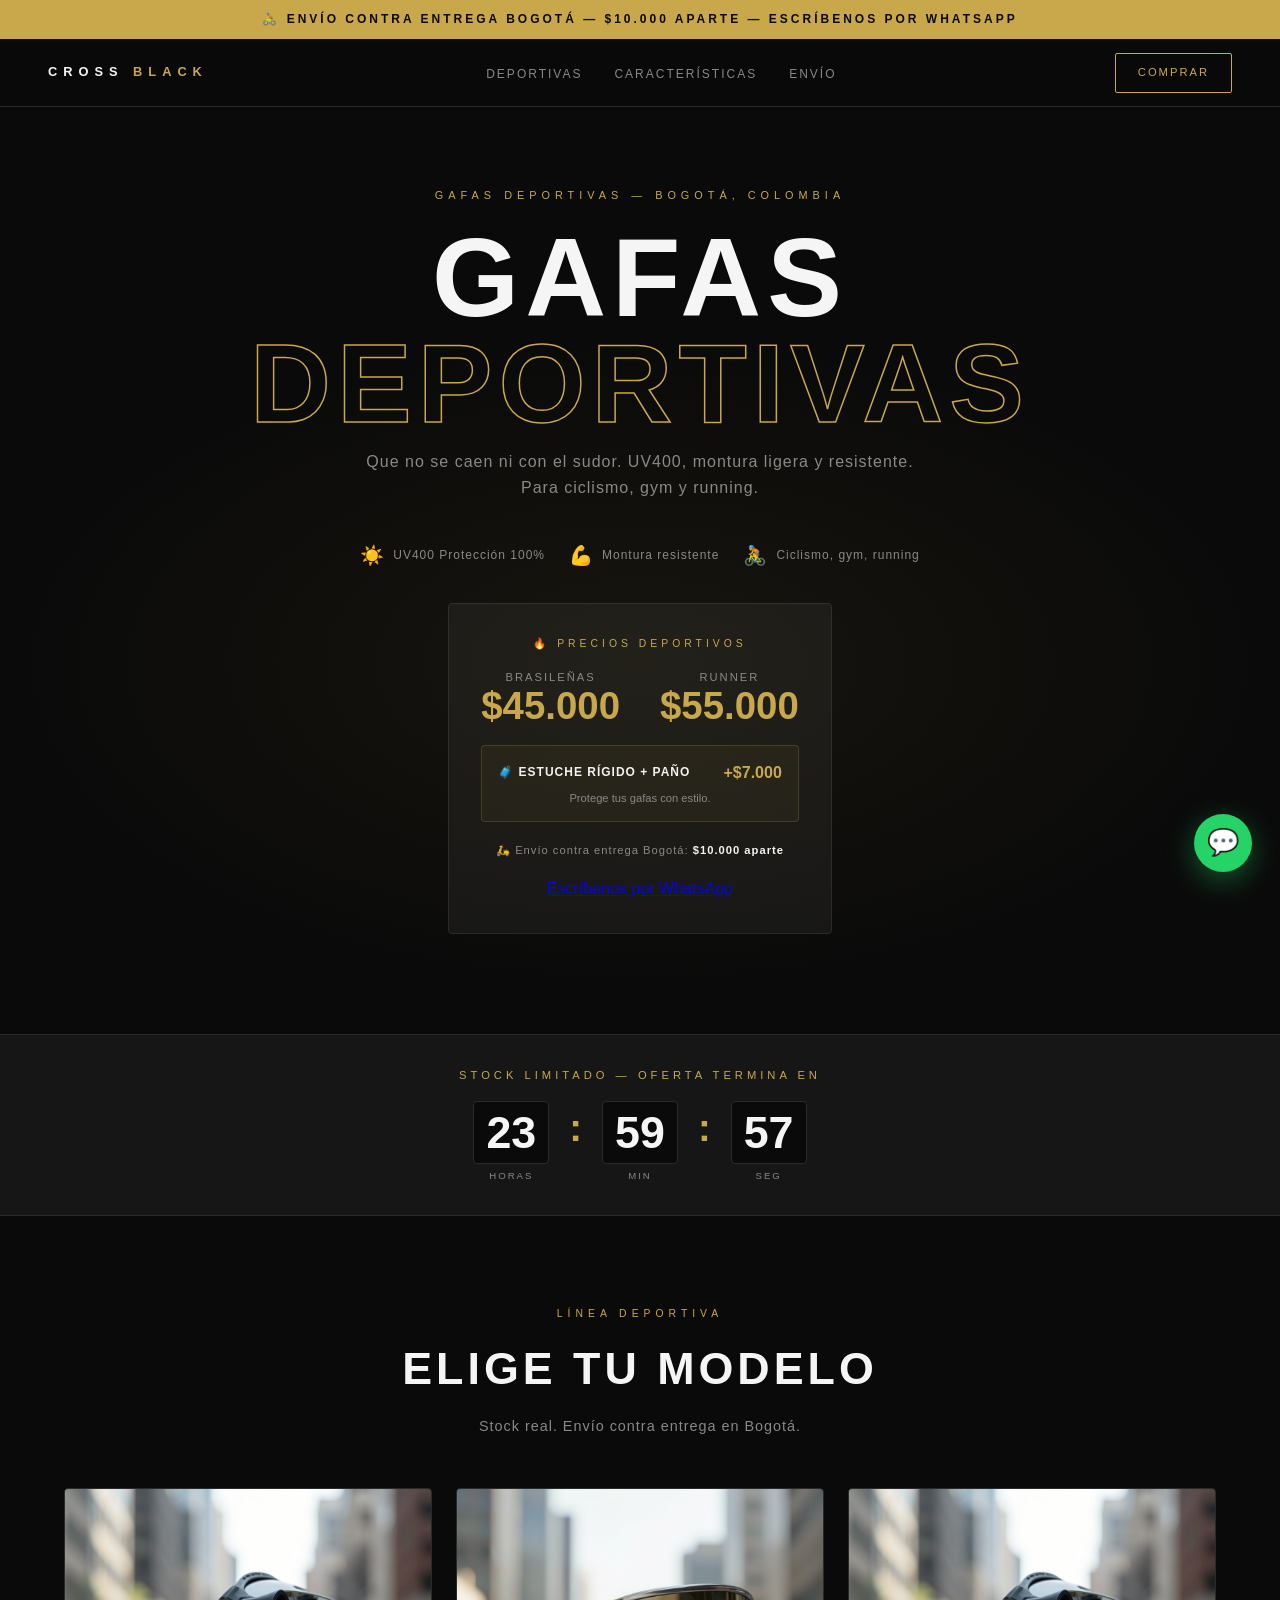
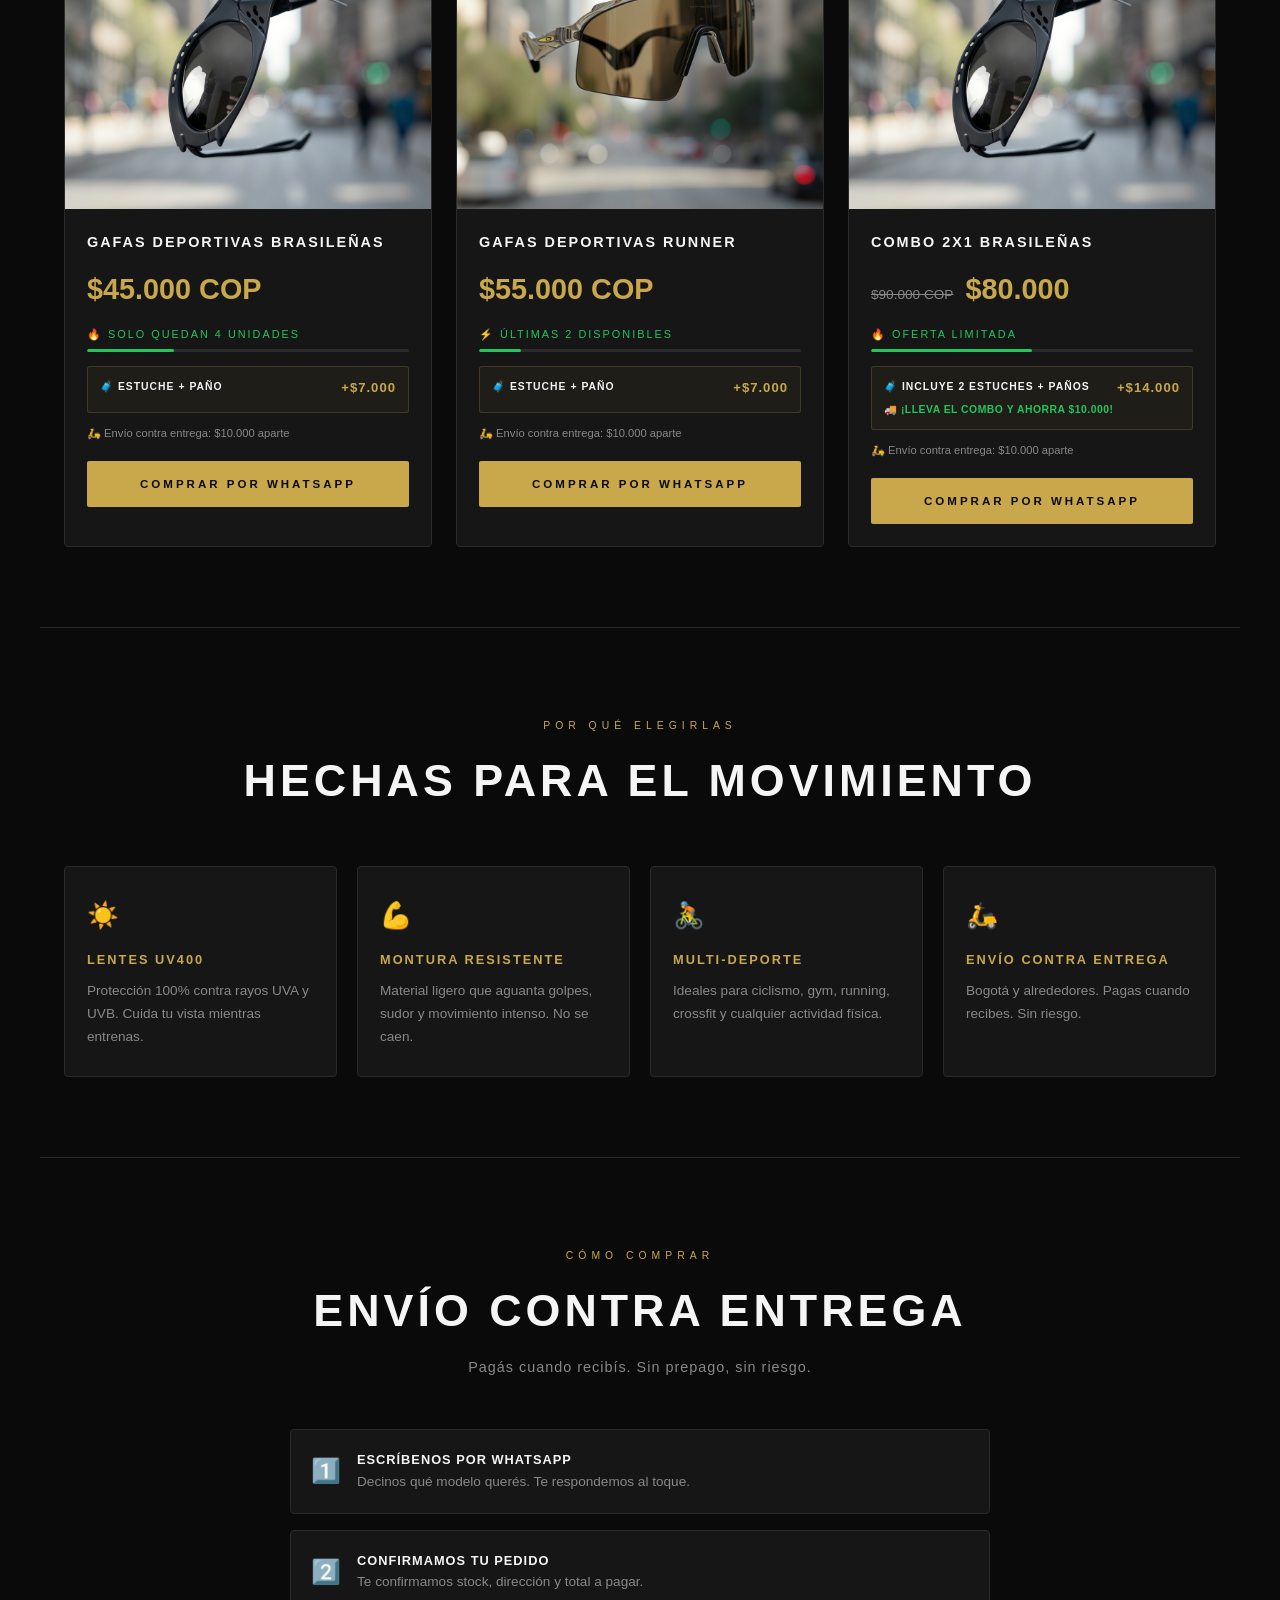
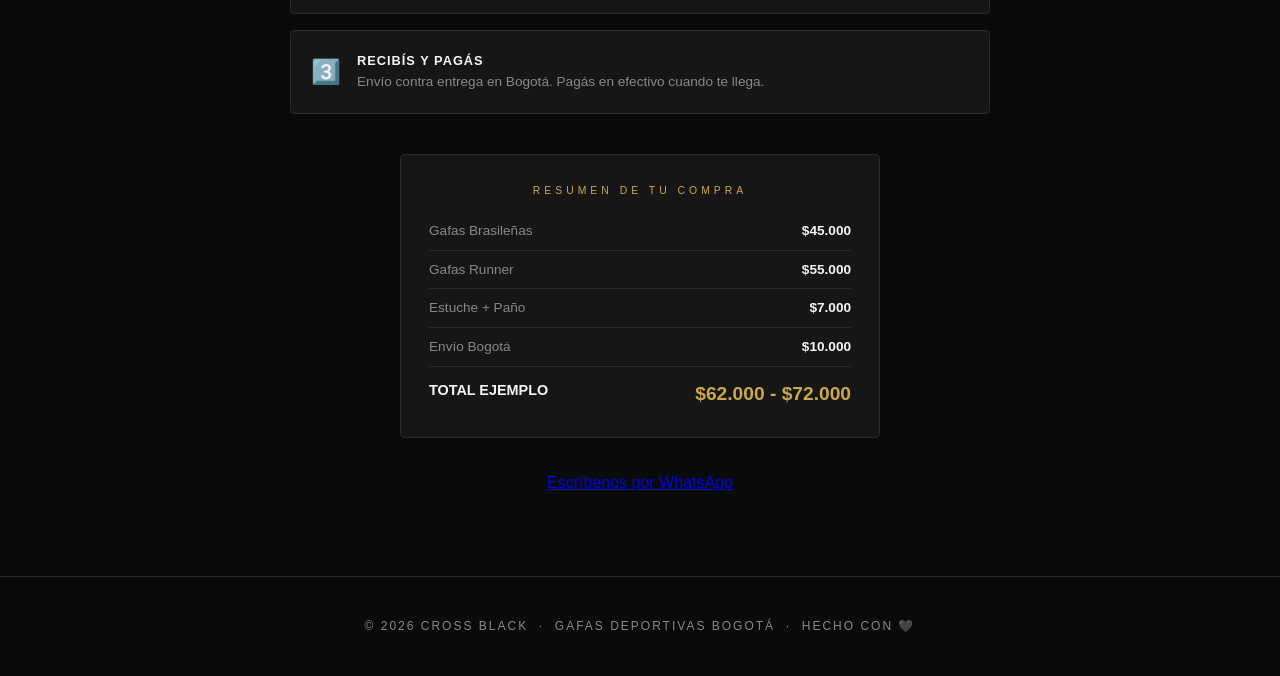
==== index.html @ 715d7ed3 "Update index.html" ====
<!DOCTYPE html>
<html lang="es">
<head>
<!-- Meta Pixel Code -->
<script>
!function(f,b,e,v,n,t,s)
{if(f.fbq)return;n=f.fbq=function(){n.callMethod?
n.callMethod.apply(n,arguments):n.queue.push(arguments)};
if(!f._fbq)f._fbq=n;n.push=n;n.loaded=!0;n.version='2.0';
n.queue=[];t=b.createElement(e);t.async=!0;
t.src=v;s=b.getElementsByTagName(e)[0];
s.parentNode.insertBefore(t,s)}(window, document,'script',
'https://connect.facebook.net/en_US/fbevents.js');
fbq('init', '1390833129922064');
fbq('track', 'PageView');
</script>
<noscript><img height="1" width="1" style="display:none"
src="https://www.facebook.com/tr?id=1390833129922064&ev=PageView&noscript=1"
/></noscript>
<!-- End Meta Pixel Code -->

<meta charset="UTF-8">
<meta name="viewport" content="width=device-width, initial-scale=1.0">
<title>Cross Black — Gafas Deportivas Bogotá</title>
<style>
:root {
  --black: #0a0a0a;
  --black2: #111111;
  --card: #161616;
  --border: #2a2a2a;
  --gold: #c9a84c;
  --gold2: #e8c96a;
  --white: #f5f5f5;
  --gray: #888;
  --green: #22c55e;
}

*, *::before, *::after {
  margin: 0; padding: 0; box-sizing: border-box;
}

html { scroll-behavior: smooth; }

body {
  background: var(--black);
  color: var(--white);
  font-family: 'Arial Narrow', Arial, sans-serif;
  line-height: 1.6;
  overflow-x: hidden;
}

/* ── NAVBAR ── */
.navbar {
  display: flex;
  justify-content: space-between;
  align-items: center;
  padding: 0 48px;
  height: 68px;
  position: sticky;
  top: 0;
  z-index: 1000;
  background: rgba(10,10,10,.85);
  backdrop-filter: blur(18px);
  border-bottom: 1px solid var(--border);
}

.logo {
  font-size: .8rem;
  font-weight: 900;
  letter-spacing: 6px;
  text-transform: uppercase;
  color: var(--white);
}
.logo span { color: var(--gold); }

.nav-links {
  display: flex;
  gap: 32px;
  list-style: none;
}
.nav-links a {
  text-decoration: none;
  color: var(--gray);
  font-size: .75rem;
  letter-spacing: 2px;
  text-transform: uppercase;
  transition: color .2s;
}
.nav-links a:hover { color: var(--gold); }

.nav-cta {
  padding: 10px 22px;
  border: 1px solid var(--gold);
  color: var(--gold) !important;
  border-radius: 2px;
  font-size: .7rem !important;
  letter-spacing: 2px;
  text-transform: uppercase;
  text-decoration: none;
  transition: background .2s, color .2s !important;
}
.nav-cta:hover { background: var(--gold) !important; color: var(--black) !important; }

.nav-toggle {
  display: none;
  flex-direction: column;
  justify-content: center;
  gap: 5px;
  width: 38px;
  height: 38px;
  background: transparent;
  border: 1px solid var(--border);
  border-radius: 2px;
  cursor: pointer;
  padding: 0;
}
.nav-toggle span {
  display: block;
  width: 18px;
  height: 2px;
  margin: 0 auto;
  background: var(--gold);
  transition: transform .25s ease, opacity .25s ease;
}
.nav-toggle.open span:nth-child(1) { transform: translateY(7px) rotate(45deg); }
.nav-toggle.open span:nth-child(2) { opacity: 0; }
.nav-toggle.open span:nth-child(3) { transform: translateY(-7px) rotate(-45deg); }

/* ── HERO ── */
.hero {
  min-height: 92vh;
  display: flex;
  flex-direction: column;
  align-items: center;
  justify-content: center;
  text-align: center;
  padding: 80px 24px 60px;
  position: relative;
  overflow: hidden;
}

.hero::before {
  content: '';
  position: absolute;
  inset: 0;
  background: radial-gradient(ellipse 70% 50% at 50% 60%, rgba(201,168,76,.07) 0%, transparent 70%);
  pointer-events: none;
}

.hero-eyebrow {
  font-size: .68rem;
  letter-spacing: 5px;
  text-transform: uppercase;
  color: var(--gold);
  margin-bottom: 20px;
}

.hero h1 {
  font-size: clamp(3.5rem, 10vw, 7rem);
  font-weight: 900;
  letter-spacing: 6px;
  text-transform: uppercase;
  line-height: .95;
  margin-bottom: 12px;
}

.hero h1 em {
  font-style: normal;
  color: transparent;
  -webkit-text-stroke: 1.5px var(--gold);
}

.hero-sub {
  font-size: 1rem;
  color: var(--gray);
  max-width: 560px;
  margin: 0 auto 40px;
  letter-spacing: 1px;
}

.hero-image-wrap {
  width: 100%;
  max-width: 720px;
  margin: 0 auto 40px;
  position: relative;
}

.hero-image-wrap img {
  width: 100%;
  border-radius: 4px;
  display: block;
  box-shadow: 0 40px 80px rgba(0,0,0,.6), 0 0 0 1px var(--border);
  transition: transform .6s ease;
}
.hero-image-wrap:hover img { transform: scale(1.015); }

.hero-badges {
  display: flex;
  justify-content: center;
  gap: 24px;
  flex-wrap: wrap;
  margin-bottom: 32px;
}

.hero-badge {
  display: flex;
  align-items: center;
  gap: 8px;
  font-size: .75rem;
  letter-spacing: 1px;
  color: var(--gray);
}
.hero-badge span { font-size: 1.2rem; }

/* ── TIMER ── */
.offer-banner {
  background: var(--gold);
  color: var(--black);
  text-align: center;
  padding: 10px 20px;
  font-size: .75rem;
  font-weight: 900;
  letter-spacing: 3px;
  text-transform: uppercase;
}

.timer-section {
  background: var(--card);
  border-top: 1px solid var(--border);
  border-bottom: 1px solid var(--border);
  padding: 32px 24px;
  text-align: center;
}

.timer-label {
  font-size: .7rem;
  letter-spacing: 4px;
  text-transform: uppercase;
  color: var(--gold);
  margin-bottom: 16px;
}

.timer {
  display: flex;
  justify-content: center;
  gap: 20px;
}

.timer-unit {
  display: flex;
  flex-direction: column;
  align-items: center;
  gap: 4px;
}

.timer-num {
  font-size: 2.8rem;
  font-weight: 900;
  line-height: 1;
  min-width: 70px;
  text-align: center;
  background: var(--black);
  border: 1px solid var(--border);
  border-radius: 4px;
  padding: 8px 12px;
}

.timer-lbl {
  font-size: .6rem;
  letter-spacing: 2px;
  text-transform: uppercase;
  color: var(--gray);
}

.timer-sep {
  font-size: 2.4rem;
  font-weight: 900;
  line-height: 1;
  padding-top: 8px;
  color: var(--gold);
}

/* ── CATALOG ── */
.section {
  max-width: 1200px;
  margin: 0 auto;
  padding: 80px 24px;
}

.section-head {
  text-align: center;
  margin-bottom: 50px;
}

.section-head h2 {
  font-size: clamp(1.8rem, 4vw, 2.8rem);
  font-weight: 900;
  letter-spacing: 4px;
  text-transform: uppercase;
}

.section-head p {
  color: var(--gray);
  margin-top: 10px;
  font-size: .9rem;
  letter-spacing: 1px;
}

.section-head .eyebrow {
  font-size: .65rem;
  letter-spacing: 5px;
  text-transform: uppercase;
  color: var(--gold);
  margin-bottom: 10px;
}

.model-selector {
  display: flex;
  justify-content: center;
  gap: 10px;
  margin-bottom: 40px;
  flex-wrap: wrap;
}

.model-tab {
  padding: 8px 22px;
  border: 1px solid var(--border);
  background: transparent;
  color: var(--gray);
  font-size: .7rem;
  letter-spacing: 2px;
  text-transform: uppercase;
  cursor: pointer;
  border-radius: 2px;
  transition: all .2s;
}

.model-tab.active,
.model-tab:hover {
  border-color: var(--gold);
  color: var(--gold);
  background: rgba(201,168,76,.06);
}

.catalog-grid {
  display: grid;
  grid-template-columns: repeat(auto-fit, minmax(320px, 1fr));
  gap: 24px;
}

.product-card {
  background: var(--card);
  border: 1px solid var(--border);
  border-radius: 4px;
  overflow: hidden;
  transition: transform .3s, border-color .3s;
  display: none;
}

.product-card.visible {
  display: block;
}

.product-card:hover {
  transform: translateY(-6px);
  border-color: var(--gold);
}

.product-card img {
  width: 100%;
  height: 320px;
  object-fit: cover;
  display: block;
  transition: transform .5s;
}
.product-card:hover img { transform: scale(1.04); }

.product-info {
  padding: 22px;
}

.product-name {
  font-size: .9rem;
  font-weight: 700;
  letter-spacing: 2px;
  text-transform: uppercase;
  margin-bottom: 12px;
}

.product-prices {
  display: flex;
  align-items: baseline;
  gap: 12px;
  margin-bottom: 8px;
}

.price-old {
  font-size: .85rem;
  color: var(--gray);
  text-decoration: line-through;
}

.price-new {
  font-size: 1.8rem;
  font-weight: 900;
  color: var(--gold);
}

.stock-bar-wrap {
  margin: 14px 0;
}

.stock-text {
  font-size: .68rem;
  letter-spacing: 2px;
  text-transform: uppercase;
  color: var(--green);
  margin-bottom: 6px;
}

.stock-bar {
  height: 3px;
  background: var(--border);
  border-radius: 2px;
  overflow: hidden;
}

.stock-fill {
  height: 100%;
  background: var(--green);
  border-radius: 2px;
  transition: width 1s ease;
}

.buy-btn {
  display: block;
  margin-top: 18px;
  padding: 14px;
  background: var(--gold);
  color: var(--black);
  text-align: center;
  text-decoration: none;
  font-size: .72rem;
  font-weight: 900;
  letter-spacing: 3px;
  text-transform: uppercase;
  border-radius: 2px;
  transition: background .2s, transform .2s;
}
.buy-btn:hover {
  background: var(--gold2);
  transform: translateY(-2px);
}

.combo-box {
  margin: 12px 0;
  padding: 10px 12px;
  background: rgba(201,168,76,.05);
  border: 1px solid rgba(201,168,76,.2);
  border-radius: 3px;
}
.combo-box .combo-title {
  display: flex;
  justify-content: space-between;
  align-items: center;
  margin-bottom: 4px;
}
.combo-box .combo-title span {
  font-size: .65rem;
  letter-spacing: 1px;
  text-transform: uppercase;
  font-weight: 700;
}
.combo-box .combo-title .combo-price {
  font-size: .82rem;
  font-weight: 900;
  color: var(--gold);
}
.combo-box p {
  font-size: .65rem;
  color: var(--green);
  font-weight: 700;
  letter-spacing: .5px;
  text-transform: uppercase;
}

/* ── FEATURES ── */
.features-grid {
  display: grid;
  grid-template-columns: repeat(auto-fit, minmax(220px, 1fr));
  gap: 20px;
}

.feature-card {
  padding: 28px 22px;
  border: 1px solid var(--border);
  border-radius: 4px;
  background: var(--card);
  transition: border-color .2s, transform .2s;
}

.feature-card:hover {
  border-color: var(--gold);
  transform: translateY(-4px);
}

.feature-icon {
  font-size: 1.6rem;
  margin-bottom: 14px;
}

.feature-card h3 {
  font-size: .8rem;
  font-weight: 700;
  letter-spacing: 2px;
  text-transform: uppercase;
  margin-bottom: 8px;
  color: var(--gold);
}

.feature-card p {
  font-size: .85rem;
  color: var(--gray);
  line-height: 1.7;
}

/* ── FOOTER ── */
footer {
  border-top: 1px solid var(--border);
  padding: 40px 24px;
  text-align: center;
  color: var(--gray);
  font-size: .75rem;
  letter-spacing: 2px;
  text-transform: uppercase;
}

/* ── FLOAT BTN ── */
.floating-wa {
  position: fixed;
  bottom: 28px; right: 28px;
  width: 58px; height: 58px;
  background: #25D366;
  color: white;
  font-size: 26px;
  border-radius: 50%;
  display: flex; align-items: center; justify-content: center;
  text-decoration: none;
  box-shadow: 0 8px 30px rgba(37,211,102,.4);
  z-index: 999;
  transition: transform .2s;
}
.floating-wa:hover { transform: scale(1.1); }

/* ── DIVIDER ── */
.divider {
  max-width: 1200px;
  margin: 0 auto;
  border: none;
  border-top: 1px solid var(--border);
}

/* ── MOBILE ── */
@media (max-width: 768px) {
  .navbar { padding: 0 20px; }
  .nav-toggle { display: flex; }
  .nav-links {
    display: flex;
    position: absolute;
    top: 68px;
    left: 0;
    right: 0;
    flex-direction: column;
    gap: 0;
    background: rgba(10,10,10,.97);
    backdrop-filter: blur(18px);
    border-bottom: 1px solid var(--border);
    max-height: 0;
    overflow: hidden;
    opacity: 0;
    transition: max-height .3s ease, opacity .25s ease;
  }
  .nav-links.open {
    max-height: 400px;
    opacity: 1;
  }
  .nav-links li { width: 100%; }
  .nav-links a {
    display: block;
    padding: 16px 24px;
    border-bottom: 1px solid var(--border);
  }
  .timer-num { font-size: 2rem; min-width: 52px; }
  .hero-badges { gap: 12px; }
  .catalog-grid { grid-template-columns: 1fr; }
}
</style>
</head>
<body>

<!-- OFFER BANNER -->
<div class="offer-banner">
  🚴 ENVÍO CONTRA ENTREGA BOGOTÁ — $10.000 APARTE — ESCRÍBENOS POR WHATSAPP
</div>

<!-- NAVBAR -->
<nav class="navbar">
  <div class="logo">CROSS <span>BLACK</span></div>
  <ul class="nav-links" id="navLinks">
    <li><a href="#deportivas">Deportivas</a></li>
    <li><a href="#caracteristicas">Características</a></li>
    <li><a href="#envio">Envío</a></li>
  </ul>
  <a href="https://wa.me/573244903829?text=Hola,%20vi%20el%20anuncio%20de%20las%20gafas%20deportivas" class="nav-cta" onclick="fbq('track', 'Contact');">Comprar</a>
  <button class="nav-toggle" id="navToggle" aria-label="Abrir menú">
    <span></span><span></span><span></span>
  </button>
</nav>

<!-- FLOAT WA -->
<a href="https://wa.me/573244903829?text=Hola,%20vi%20el%20anuncio%20de%20las%20gafas%20deportivas" class="floating-wa" onclick="fbq('track', 'Contact');">💬</a>

<!-- HERO — DEPORTIVAS -->
<section class="hero">
  <p class="hero-eyebrow">Gafas Deportivas — Bogotá, Colombia</p>
  <h1>GAFAS<br><em>DEPORTIVAS</em></h1>
  <p class="hero-sub">Que no se caen ni con el sudor. UV400, montura ligera y resistente. Para ciclismo, gym y running.</p>

  <div class="hero-badges">
    <div class="hero-badge"><span>☀️</span> UV400 Protección 100%</div>
    <div class="hero-badge"><span>💪</span> Montura resistente</div>
    <div class="hero-badge"><span>🚴</span> Ciclismo, gym, running</div>
  </div>

  <div class="price-block" style="max-width:520px; margin:0 auto 40px; background:var(--card); border:1px solid var(--border); border-radius:4px; padding:32px; text-align:center;">
    <p style="font-size:.65rem; letter-spacing:4px; text-transform:uppercase; color:var(--gold); margin-bottom:16px;">🔥 Precios deportivos</p>

    <div style="display:flex; justify-content:center; gap:40px; flex-wrap:wrap; margin-bottom:20px;">
      <div>
        <p style="font-size:.7rem; color:var(--gray); letter-spacing:2px; text-transform:uppercase;">Brasileñas</p>
        <p style="font-size:2.4rem; font-weight:900; color:var(--gold); line-height:1;">$45.000</p>
      </div>
      <div>
        <p style="font-size:.7rem; color:var(--gray); letter-spacing:2px; text-transform:uppercase;">Runner</p>
        <p style="font-size:2.4rem; font-weight:900; color:var(--gold); line-height:1;">$55.000</p>
      </div>
    </div>

    <div style="background:rgba(201,168,76,.06); border:1px solid rgba(201,168,76,.2); border-radius:4px; padding:14px 16px; margin-bottom:20px;">
      <div style="display:flex; justify-content:space-between; align-items:center; margin-bottom:4px;">
        <span style="font-size:.75rem; font-weight:700; letter-spacing:1px; text-transform:uppercase;">🧳 Estuche rígido + Paño</span>
        <span style="font-size:1rem; font-weight:900; color:var(--gold);">+$7.000</span>
      </div>
      <p style="font-size:.7rem; color:var(--gray); line-height:1.5;">Protege tus gafas con estilo.</p>
    </div>

    <p style="font-size:.7rem; color:var(--gray); letter-spacing:1px; margin-bottom:16px;">🛵 Envío contra entrega Bogotá: <strong style="color:var(--white);">$10.000 aparte</strong></p>

    <a href="https://wa.me/573244903829?text=Hola,%20vi%20el%20anuncio%20de%20las%20gafas%20deportivas" class="hero-cta" onclick="fbq('track', 'Contact');">Escríbenos por WhatsApp</a>
  </div>
</section>

<!-- TIMER -->
<div class="timer-section">
  <p class="timer-label">Stock limitado — Oferta termina en</p>
  <div class="timer">
    <div class="timer-unit">
      <div class="timer-num" id="t-h">00</div>
      <span class="timer-lbl">Horas</span>
    </div>
    <span class="timer-sep">:</span>
    <div class="timer-unit">
      <div class="timer-num" id="t-m">00</div>
      <span class="timer-lbl">Min</span>
    </div>
    <span class="timer-sep">:</span>
    <div class="timer-unit">
      <div class="timer-num" id="t-s">00</div>
      <span class="timer-lbl">Seg</span>
    </div>
  </div>
</div>

<!-- DEPORTIVAS — CATÁLOGO PRINCIPAL -->
<section class="section" id="deportivas">
  <div class="section-head">
    <p class="eyebrow">Línea Deportiva</p>
    <h2>Elige tu modelo</h2>
    <p>Stock real. Envío contra entrega en Bogotá.</p>
  </div>

  <div class="catalog-grid">

    <!-- BRASILEÑAS -->
    <div class="product-card visible" data-model="brasileña">
      <img src="dep%203.png" alt="Gafas Deportivas Brasileñas">
      <div class="product-info">
        <div class="product-name">Gafas Deportivas Brasileñas</div>
        <div class="product-prices">
          <span class="price-new">$45.000 COP</span>
        </div>
        <div class="stock-bar-wrap">
          <p class="stock-text" id="stock-brasileña">🔥 Solo quedan 4 unidades</p>
          <div class="stock-bar"><div class="stock-fill" style="width:27%"></div></div>
        </div>

        <div class="combo-box">
          <div class="combo-title">
            <span>🧳 Estuche + Paño</span>
            <span class="combo-price">+$7.000</span>
          </div>
        </div>

        <p style="font-size:.7rem; color:var(--gray); margin:8px 0;">🛵 Envío contra entrega: $10.000 aparte</p>

        <a class="buy-btn" href="https://wa.me/573244903829?text=Hola,%20quiero%20comprar%20las%20Gafas%20Brasileñas" onclick="fbq('track', 'Contact');">
          Comprar por WhatsApp
        </a>
      </div>
    </div>

    <!-- RUNNER -->
    <div class="product-card visible" data-model="runner">
      <img src="dep4.png" alt="Gafas Deportivas Runner">
      <div class="product-info">
        <div class="product-name">Gafas Deportivas Runner</div>
        <div class="product-prices">
          <span class="price-new">$55.000 COP</span>
        </div>
        <div class="stock-bar-wrap">
          <p class="stock-text" id="stock-runner">⚡ Últimas 2 disponibles</p>
          <div class="stock-bar"><div class="stock-fill" style="width:13%"></div></div>
        </div>

        <div class="combo-box">
          <div class="combo-title">
            <span>🧳 Estuche + Paño</span>
            <span class="combo-price">+$7.000</span>
          </div>
        </div>

        <p style="font-size:.7rem; color:var(--gray); margin:8px 0;">🛵 Envío contra entrega: $10.000 aparte</p>

        <a class="buy-btn" href="https://wa.me/573244903829?text=Hola,%20quiero%20comprar%20las%20Gafas%20Runner" onclick="fbq('track', 'Contact');">
          Comprar por WhatsApp
        </a>
      </div>
    </div>

    <!-- COMBO 2X1 BRASILEÑAS -->
    <div class="product-card visible" data-model="combo">
      <img src="dep%203.png" alt="Combo 2x1 Brasileñas">
      <div class="product-info">
        <div class="product-name">Combo 2x1 Brasileñas</div>
        <div class="product-prices">
          <span class="price-old">$90.000 COP</span>
          <span class="price-new">$80.000</span>
        </div>
        <div class="stock-bar-wrap">
          <p class="stock-text" id="stock-combo">🔥 Oferta limitada</p>
          <div class="stock-bar"><div class="stock-fill" style="width:50%"></div></div>
        </div>

        <div class="combo-box">
          <div class="combo-title">
            <span>🧳 Incluye 2 estuches + Paños</span>
            <span class="combo-price">+$14.000</span>
          </div>
          <p>🚚 ¡Lleva el combo y ahorra $10.000!</p>
        </div>

        <p style="font-size:.7rem; color:var(--gray); margin:8px 0;">🛵 Envío contra entrega: $10.000 aparte</p>

        <a class="buy-btn" href="https://wa.me/573244903829?text=Hola,%20quiero%20el%20combo%202x1%20Brasileñas" onclick="fbq('track', 'Contact');">
          Comprar por WhatsApp
        </a>
      </div>
    </div>

  </div>
</section>

<hr class="divider">

<!-- CARACTERÍSTICAS -->
<section class="section" id="caracteristicas">
  <div class="section-head">
    <p class="eyebrow">Por qué elegirlas</p>
    <h2>Hechas para el movimiento</h2>
  </div>
  <div class="features-grid">
    <div class="feature-card">
      <div class="feature-icon">☀️</div>
      <h3>Lentes UV400</h3>
      <p>Protección 100% contra rayos UVA y UVB. Cuida tu vista mientras entrenas.</p>
    </div>
    <div class="feature-card">
      <div class="feature-icon">💪</div>
      <h3>Montura Resistente</h3>
      <p>Material ligero que aguanta golpes, sudor y movimiento intenso. No se caen.</p>
    </div>
    <div class="feature-card">
      <div class="feature-icon">🚴</div>
      <h3>Multi-deporte</h3>
      <p>Ideales para ciclismo, gym, running, crossfit y cualquier actividad física.</p>
    </div>
    <div class="feature-card">
      <div class="feature-icon">🛵</div>
      <h3>Envío Contra Entrega</h3>
      <p>Bogotá y alrededores. Pagas cuando recibes. Sin riesgo.</p>
    </div>
  </div>
</section>

<hr class="divider">

<!-- ENVÍO -->
<section class="section" id="envio">
  <div class="section-head">
    <p class="eyebrow">Cómo comprar</p>
    <h2>Envío contra entrega</h2>
    <p>Pagás cuando recibís. Sin prepago, sin riesgo.</p>
  </div>

  <div style="max-width:700px; margin:0 auto; display:grid; gap:16px;">
    <div style="background:var(--card); border:1px solid var(--border); border-radius:4px; padding:20px; display:flex; align-items:center; gap:16px;">
      <span style="font-size:1.5rem;">1️⃣</span>
      <div>
        <p style="font-weight:700; letter-spacing:1px; text-transform:uppercase; font-size:.8rem;">Escríbenos por WhatsApp</p>
        <p style="font-size:.85rem; color:var(--gray);">Decinos qué modelo querés. Te respondemos al toque.</p>
      </div>
    </div>
    <div style="background:var(--card); border:1px solid var(--border); border-radius:4px; padding:20px; display:flex; align-items:center; gap:16px;">
      <span style="font-size:1.5rem;">2️⃣</span>
      <div>
        <p style="font-weight:700; letter-spacing:1px; text-transform:uppercase; font-size:.8rem;">Confirmamos tu pedido</p>
        <p style="font-size:.85rem; color:var(--gray);">Te confirmamos stock, dirección y total a pagar.</p>
      </div>
    </div>
    <div style="background:var(--card); border:1px solid var(--border); border-radius:4px; padding:20px; display:flex; align-items:center; gap:16px;">
      <span style="font-size:1.5rem;">3️⃣</span>
      <div>
        <p style="font-weight:700; letter-spacing:1px; text-transform:uppercase; font-size:.8rem;">Recibís y pagás</p>
        <p style="font-size:.85rem; color:var(--gray);">Envío contra entrega en Bogotá. Pagás en efectivo cuando te llega.</p>
      </div>
    </div>
  </div>

  <div style="max-width:480px; margin:40px auto 0; background:var(--card); border:1px solid var(--border); border-radius:4px; padding:28px; text-align:center;">
    <p style="font-size:.65rem; letter-spacing:4px; text-transform:uppercase; color:var(--gold); margin-bottom:12px;">Resumen de tu compra</p>
    <div style="display:flex; justify-content:space-between; padding:8px 0; border-bottom:1px solid var(--border);">
      <span style="font-size:.85rem; color:var(--gray);">Gafas Brasileñas</span>
      <span style="font-size:.85rem; font-weight:700;">$45.000</span>
    </div>
    <div style="display:flex; justify-content:space-between; padding:8px 0; border-bottom:1px solid var(--border);">
      <span style="font-size:.85rem; color:var(--gray);">Gafas Runner</span>
      <span style="font-size:.85rem; font-weight:700;">$55.000</span>
    </div>
    <div style="display:flex; justify-content:space-between; padding:8px 0; border-bottom:1px solid var(--border);">
      <span style="font-size:.85rem; color:var(--gray);">Estuche + Paño</span>
      <span style="font-size:.85rem; font-weight:700;">$7.000</span>
    </div>
    <div style="display:flex; justify-content:space-between; padding:8px 0; border-bottom:1px solid var(--border);">
      <span style="font-size:.85rem; color:var(--gray);">Envío Bogotá</span>
      <span style="font-size:.85rem; font-weight:700;">$10.000</span>
    </div>
    <div style="display:flex; justify-content:space-between; padding:12px 0 0;">
      <span style="font-size:.9rem; font-weight:900; text-transform:uppercase;">Total ejemplo</span>
      <span style="font-size:1.2rem; font-weight:900; color:var(--gold);">$62.000 - $72.000</span>
    </div>
  </div>

  <div style="text-align:center; margin-top:32px;">
    <a href="https://wa.me/573244903829?text=Hola,%20vi%20el%20anuncio%20de%20las%20gafas%20deportivas" class="hero-cta" onclick="fbq('track', 'Contact');">Escríbenos por WhatsApp</a>
  </div>
</section>

<footer>
  <p>© 2026 Cross Black &nbsp;·&nbsp; Gafas Deportivas Bogotá &nbsp;·&nbsp; Hecho con 🖤</p>
</footer>

<script>
// ── TIMER (24h countdown, resets daily) ──
(function() {
  const KEY = 'cb_timer_end';
  let end = localStorage.getItem(KEY);
  if (!end || Date.now() > +end) {
    end = Date.now() + 24 * 60 * 60 * 1000;
    localStorage.setItem(KEY, end);
  }
  function update() {
    const diff = Math.max(0, end - Date.now());
    const h = Math.floor(diff / 3600000);
    const m = Math.floor((diff % 3600000) / 60000);
    const s = Math.floor((diff % 60000) / 1000);
    document.getElementById('t-h').textContent = String(h).padStart(2,'0');
    document.getElementById('t-m').textContent = String(m).padStart(2,'0');
    document.getElementById('t-s').textContent = String(s).padStart(2,'0');
  }
  update();
  setInterval(update, 1000);
})();

// ── MOBILE NAV TOGGLE ──
(function() {
  const toggle = document.getElementById('navToggle');
  const links = document.getElementById('navLinks');
  toggle.addEventListener('click', () => {
    toggle.classList.toggle('open');
    links.classList.toggle('open');
  });
  links.querySelectorAll('a').forEach(a => {
    a.addEventListener('click', () => {
      toggle.classList.remove('open');
      links.classList.remove('open');
    });
  });
})();
</script>
</body>
</html>
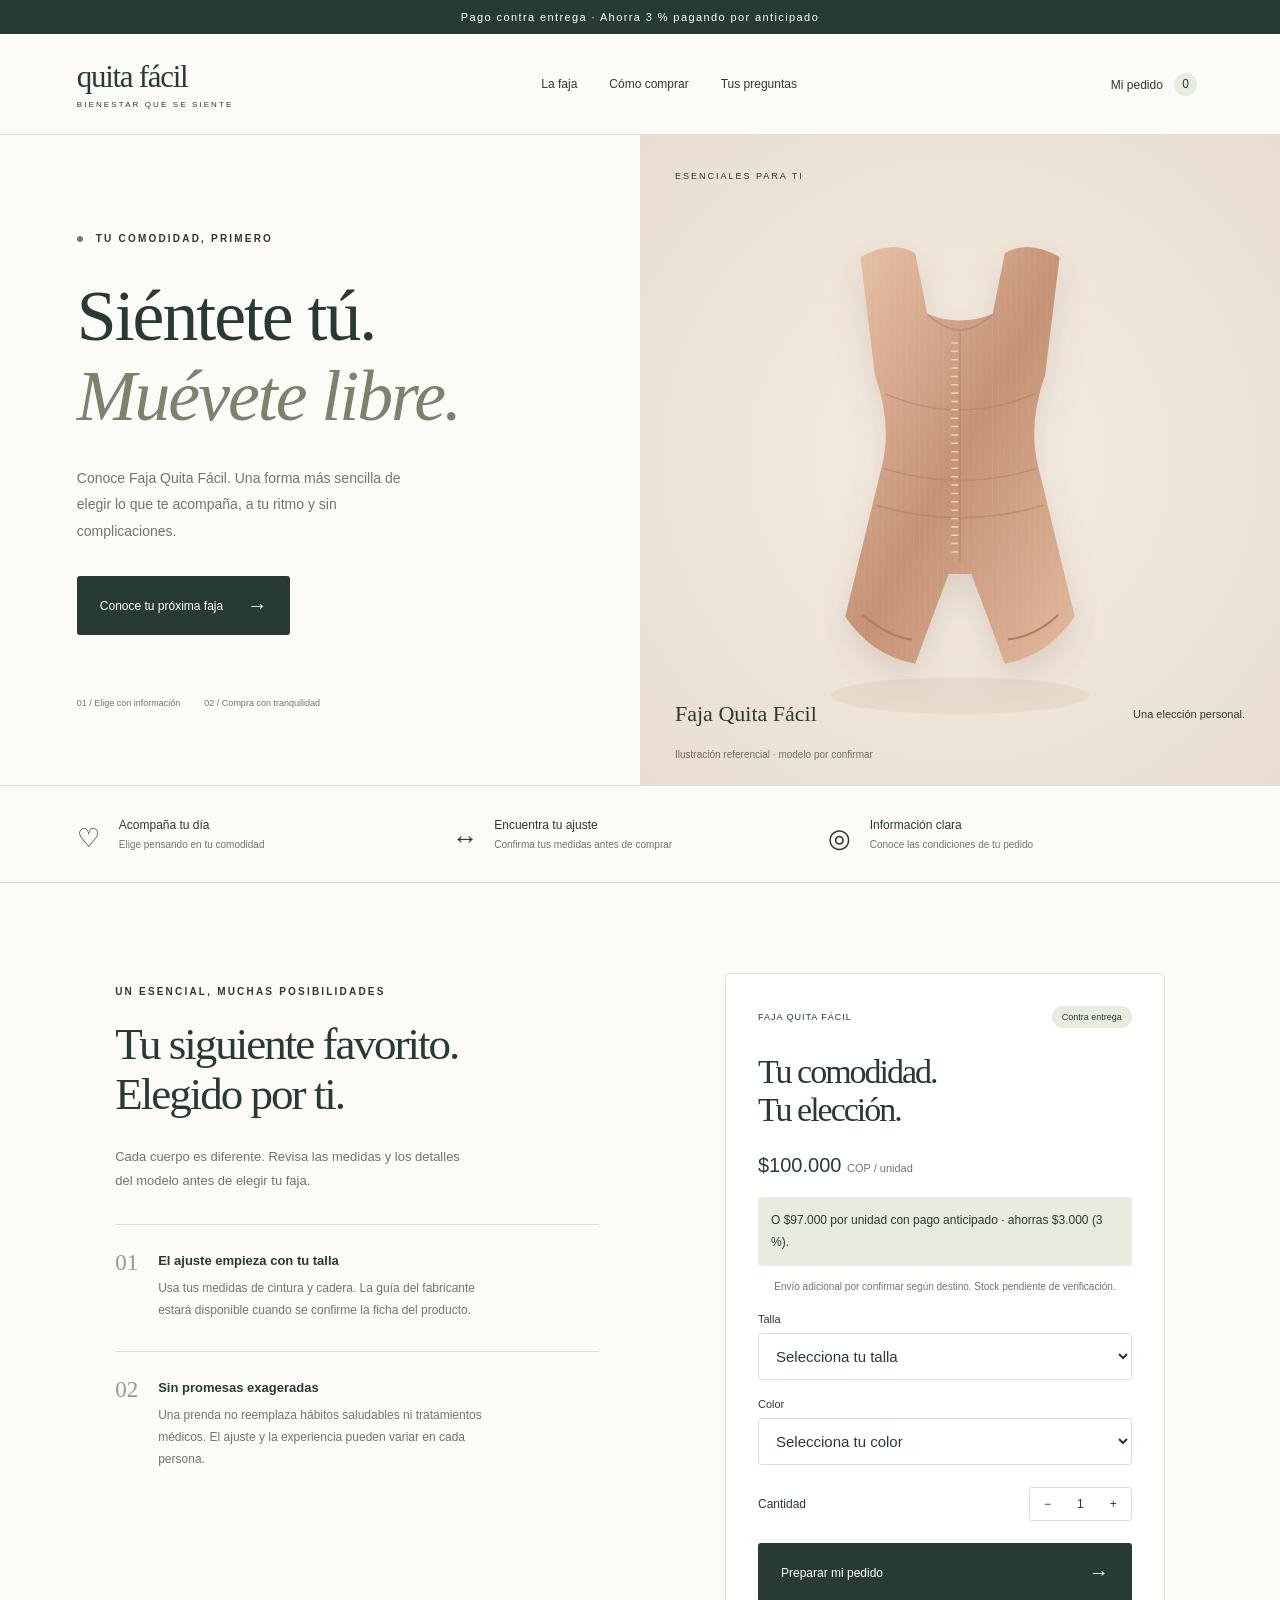
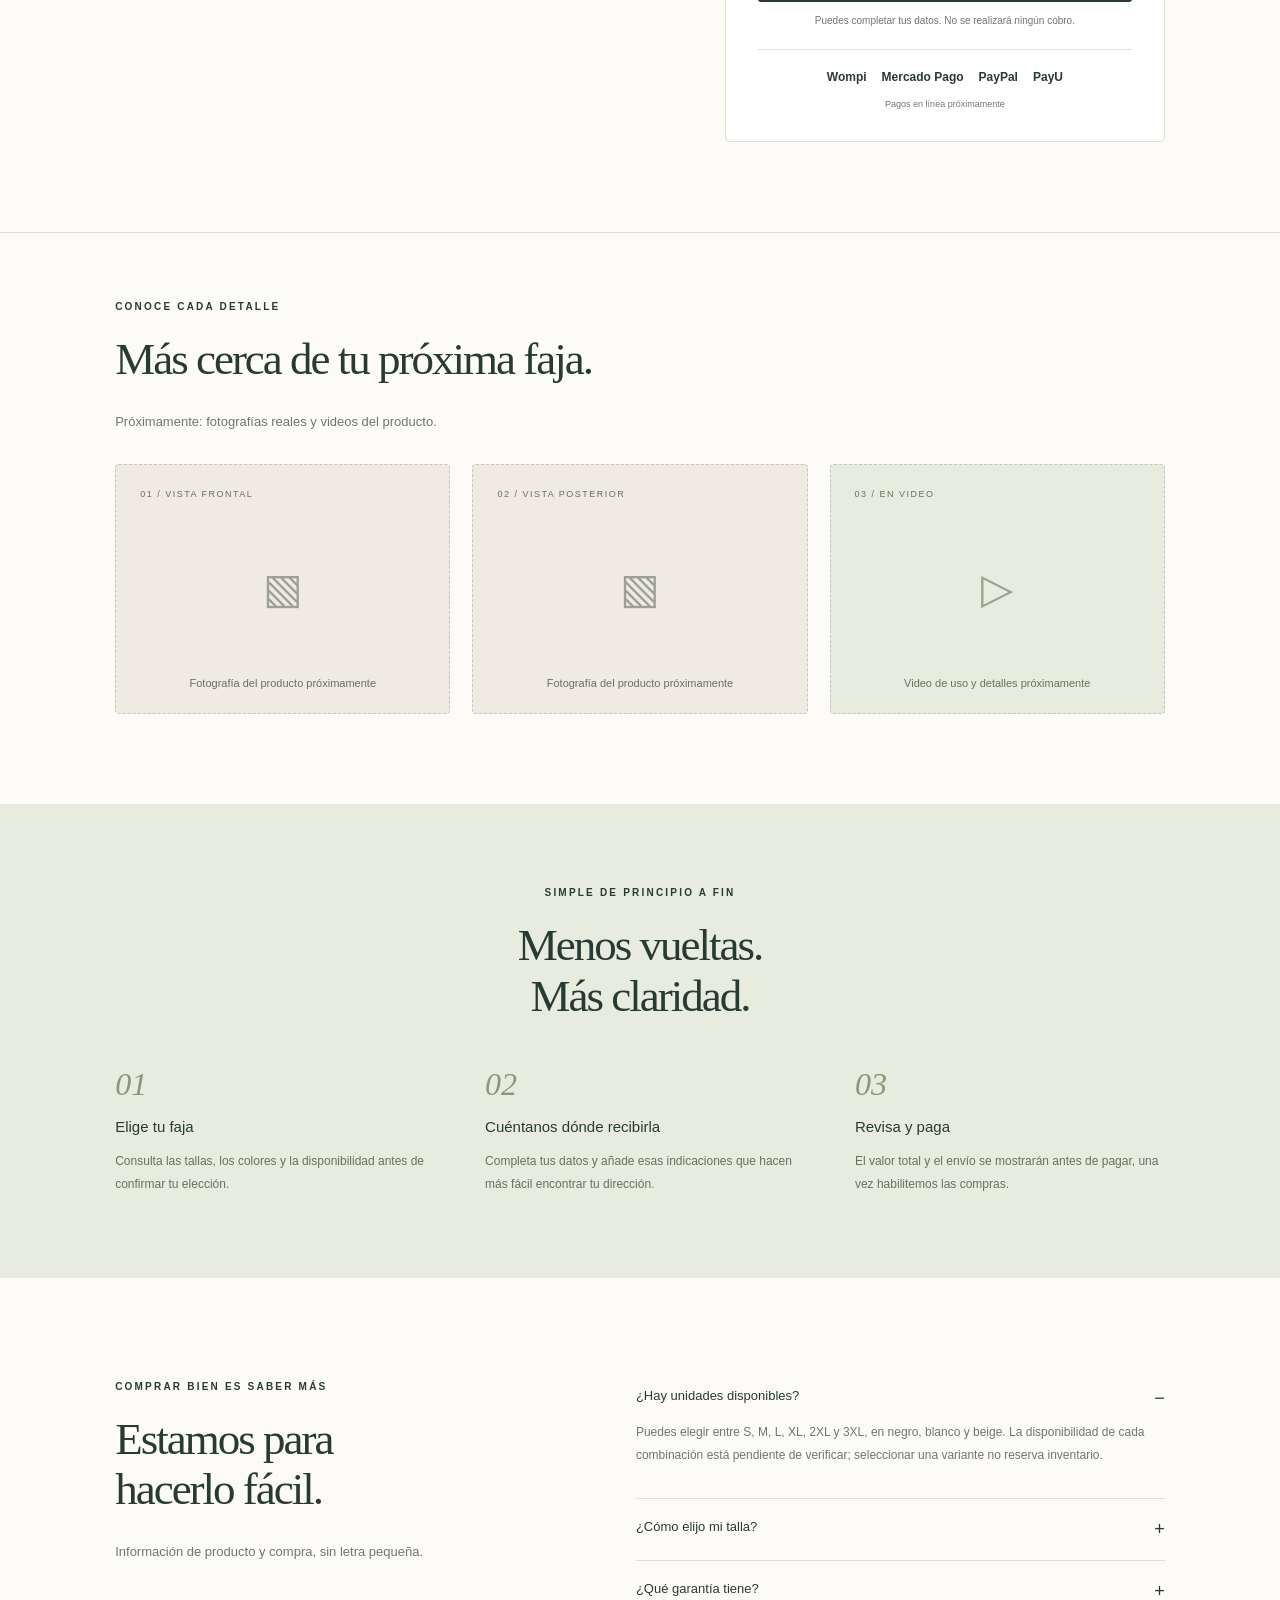
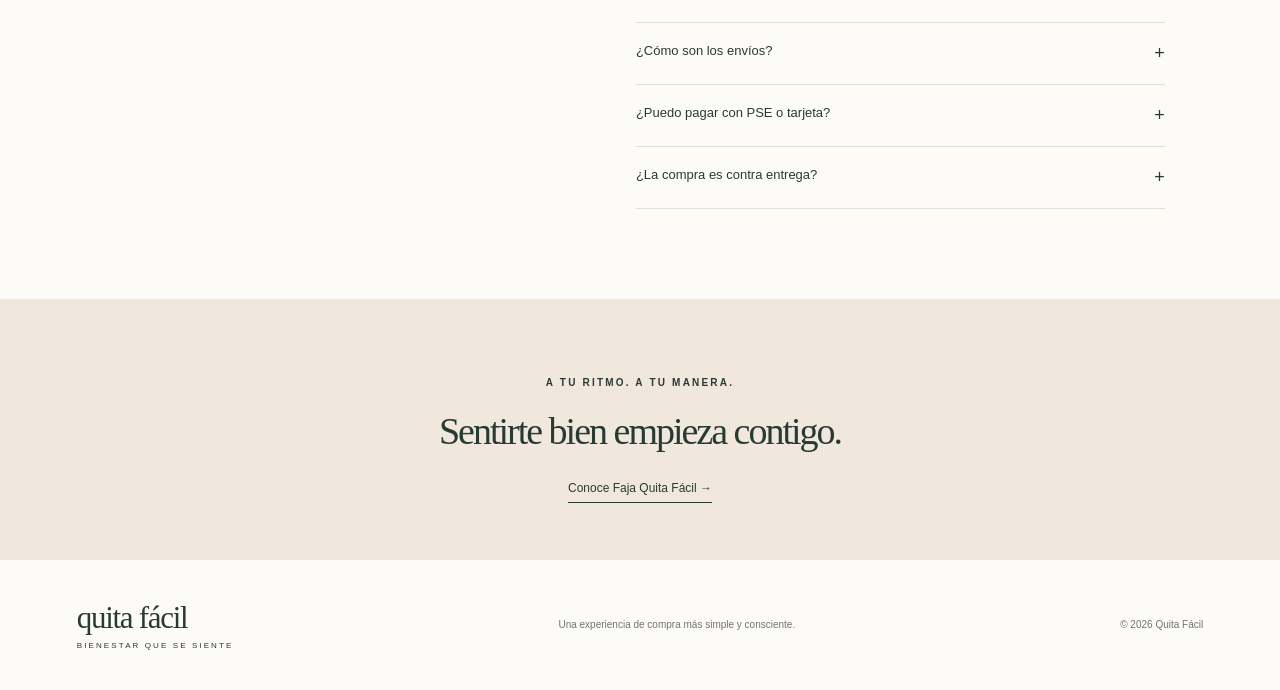
==== commit 615078bf: "Build Quita Fácil storefront with delivery form and payment options" ====
--- a/index.html
+++ b/index.html
@@ -1,921 +1,17 @@
-<!DOCTYPE html>
-<html lang="es">
-<head>
-<!-- Meta Pixel Code -->
-<script>
-!function(f,b,e,v,n,t,s)
-{if(f.fbq)return;n=f.fbq=function(){n.callMethod?
-n.callMethod.apply(n,arguments):n.queue.push(arguments)};
-if(!f._fbq)f._fbq=n;n.push=n;n.loaded=!0;n.version='2.0';
-n.queue=[];t=b.createElement(e);t.async=!0;
-t.src=v;s=b.getElementsByTagName(e)[0];
-s.parentNode.insertBefore(t,s)}(window, document,'script',
-'https://connect.facebook.net/en_US/fbevents.js');
-fbq('init', '1390833129922064');
-fbq('track', 'PageView');
-</script>
-<noscript><img height="1" width="1" style="display:none"
-src="https://www.facebook.com/tr?id=1390833129922064&ev=PageView&noscript=1"
-/></noscript>
-<!-- End Meta Pixel Code -->
-
-<meta charset="UTF-8">
-<meta name="viewport" content="width=device-width, initial-scale=1.0">
-<title>Cross Black — Gafas Deportivas Bogotá</title>
-<style>
-:root {
-  --black: #0a0a0a;
-  --black2: #111111;
-  --card: #161616;
-  --border: #2a2a2a;
-  --gold: #c9a84c;
-  --gold2: #e8c96a;
-  --white: #f5f5f5;
-  --gray: #888;
-  --green: #22c55e;
-}
-
-*, *::before, *::after {
-  margin: 0; padding: 0; box-sizing: border-box;
-}
-
-html { scroll-behavior: smooth; }
-
-body {
-  background: var(--black);
-  color: var(--white);
-  font-family: 'Arial Narrow', Arial, sans-serif;
-  line-height: 1.6;
-  overflow-x: hidden;
-}
-
-/* ── NAVBAR ── */
-.navbar {
-  display: flex;
-  justify-content: space-between;
-  align-items: center;
-  padding: 0 48px;
-  height: 68px;
-  position: sticky;
-  top: 0;
-  z-index: 1000;
-  background: rgba(10,10,10,.85);
-  backdrop-filter: blur(18px);
-  border-bottom: 1px solid var(--border);
-}
-
-.logo {
-  font-size: .8rem;
-  font-weight: 900;
-  letter-spacing: 6px;
-  text-transform: uppercase;
-  color: var(--white);
-}
-.logo span { color: var(--gold); }
-
-.nav-links {
-  display: flex;
-  gap: 32px;
-  list-style: none;
-}
-.nav-links a {
-  text-decoration: none;
-  color: var(--gray);
-  font-size: .75rem;
-  letter-spacing: 2px;
-  text-transform: uppercase;
-  transition: color .2s;
-}
-.nav-links a:hover { color: var(--gold); }
-
-.nav-cta {
-  padding: 10px 22px;
-  border: 1px solid var(--gold);
-  color: var(--gold) !important;
-  border-radius: 2px;
-  font-size: .7rem !important;
-  letter-spacing: 2px;
-  text-transform: uppercase;
-  text-decoration: none;
-  transition: background .2s, color .2s !important;
-}
-.nav-cta:hover { background: var(--gold) !important; color: var(--black) !important; }
-
-.nav-toggle {
-  display: none;
-  flex-direction: column;
-  justify-content: center;
-  gap: 5px;
-  width: 38px;
-  height: 38px;
-  background: transparent;
-  border: 1px solid var(--border);
-  border-radius: 2px;
-  cursor: pointer;
-  padding: 0;
-}
-.nav-toggle span {
-  display: block;
-  width: 18px;
-  height: 2px;
-  margin: 0 auto;
-  background: var(--gold);
-  transition: transform .25s ease, opacity .25s ease;
-}
-.nav-toggle.open span:nth-child(1) { transform: translateY(7px) rotate(45deg); }
-.nav-toggle.open span:nth-child(2) { opacity: 0; }
-.nav-toggle.open span:nth-child(3) { transform: translateY(-7px) rotate(-45deg); }
-
-/* ── HERO ── */
-.hero {
-  min-height: 92vh;
-  display: flex;
-  flex-direction: column;
-  align-items: center;
-  justify-content: center;
-  text-align: center;
-  padding: 80px 24px 60px;
-  position: relative;
-  overflow: hidden;
-}
-
-.hero::before {
-  content: '';
-  position: absolute;
-  inset: 0;
-  background: radial-gradient(ellipse 70% 50% at 50% 60%, rgba(201,168,76,.07) 0%, transparent 70%);
-  pointer-events: none;
-}
-
-.hero-eyebrow {
-  font-size: .68rem;
-  letter-spacing: 5px;
-  text-transform: uppercase;
-  color: var(--gold);
-  margin-bottom: 20px;
-}
-
-.hero h1 {
-  font-size: clamp(3.5rem, 10vw, 7rem);
-  font-weight: 900;
-  letter-spacing: 6px;
-  text-transform: uppercase;
-  line-height: .95;
-  margin-bottom: 12px;
-}
-
-.hero h1 em {
-  font-style: normal;
-  color: transparent;
-  -webkit-text-stroke: 1.5px var(--gold);
-}
-
-.hero-sub {
-  font-size: 1rem;
-  color: var(--gray);
-  max-width: 560px;
-  margin: 0 auto 40px;
-  letter-spacing: 1px;
-}
-
-.hero-image-wrap {
-  width: 100%;
-  max-width: 720px;
-  margin: 0 auto 40px;
-  position: relative;
-}
-
-.hero-image-wrap img {
-  width: 100%;
-  border-radius: 4px;
-  display: block;
-  box-shadow: 0 40px 80px rgba(0,0,0,.6), 0 0 0 1px var(--border);
-  transition: transform .6s ease;
-}
-.hero-image-wrap:hover img { transform: scale(1.015); }
-
-.hero-badges {
-  display: flex;
-  justify-content: center;
-  gap: 24px;
-  flex-wrap: wrap;
-  margin-bottom: 32px;
-}
-
-.hero-badge {
-  display: flex;
-  align-items: center;
-  gap: 8px;
-  font-size: .75rem;
-  letter-spacing: 1px;
-  color: var(--gray);
-}
-.hero-badge span { font-size: 1.2rem; }
-
-/* ── TIMER ── */
-.offer-banner {
-  background: var(--gold);
-  color: var(--black);
-  text-align: center;
-  padding: 10px 20px;
-  font-size: .75rem;
-  font-weight: 900;
-  letter-spacing: 3px;
-  text-transform: uppercase;
-}
-
-.timer-section {
-  background: var(--card);
-  border-top: 1px solid var(--border);
-  border-bottom: 1px solid var(--border);
-  padding: 32px 24px;
-  text-align: center;
-}
-
-.timer-label {
-  font-size: .7rem;
-  letter-spacing: 4px;
-  text-transform: uppercase;
-  color: var(--gold);
-  margin-bottom: 16px;
-}
-
-.timer {
-  display: flex;
-  justify-content: center;
-  gap: 20px;
-}
-
-.timer-unit {
-  display: flex;
-  flex-direction: column;
-  align-items: center;
-  gap: 4px;
-}
-
-.timer-num {
-  font-size: 2.8rem;
-  font-weight: 900;
-  line-height: 1;
-  min-width: 70px;
-  text-align: center;
-  background: var(--black);
-  border: 1px solid var(--border);
-  border-radius: 4px;
-  padding: 8px 12px;
-}
-
-.timer-lbl {
-  font-size: .6rem;
-  letter-spacing: 2px;
-  text-transform: uppercase;
-  color: var(--gray);
-}
-
-.timer-sep {
-  font-size: 2.4rem;
-  font-weight: 900;
-  line-height: 1;
-  padding-top: 8px;
-  color: var(--gold);
-}
-
-/* ── CATALOG ── */
-.section {
-  max-width: 1200px;
-  margin: 0 auto;
-  padding: 80px 24px;
-}
-
-.section-head {
-  text-align: center;
-  margin-bottom: 50px;
-}
-
-.section-head h2 {
-  font-size: clamp(1.8rem, 4vw, 2.8rem);
-  font-weight: 900;
-  letter-spacing: 4px;
-  text-transform: uppercase;
-}
-
-.section-head p {
-  color: var(--gray);
-  margin-top: 10px;
-  font-size: .9rem;
-  letter-spacing: 1px;
-}
-
-.section-head .eyebrow {
-  font-size: .65rem;
-  letter-spacing: 5px;
-  text-transform: uppercase;
-  color: var(--gold);
-  margin-bottom: 10px;
-}
-
-.model-selector {
-  display: flex;
-  justify-content: center;
-  gap: 10px;
-  margin-bottom: 40px;
-  flex-wrap: wrap;
-}
-
-.model-tab {
-  padding: 8px 22px;
-  border: 1px solid var(--border);
-  background: transparent;
-  color: var(--gray);
-  font-size: .7rem;
-  letter-spacing: 2px;
-  text-transform: uppercase;
-  cursor: pointer;
-  border-radius: 2px;
-  transition: all .2s;
-}
-
-.model-tab.active,
-.model-tab:hover {
-  border-color: var(--gold);
-  color: var(--gold);
-  background: rgba(201,168,76,.06);
-}
-
-.catalog-grid {
-  display: grid;
-  grid-template-columns: repeat(auto-fit, minmax(320px, 1fr));
-  gap: 24px;
-}
-
-.product-card {
-  background: var(--card);
-  border: 1px solid var(--border);
-  border-radius: 4px;
-  overflow: hidden;
-  transition: transform .3s, border-color .3s;
-  display: none;
-}
-
-.product-card.visible {
-  display: block;
-}
-
-.product-card:hover {
-  transform: translateY(-6px);
-  border-color: var(--gold);
-}
-
-.product-card img {
-  width: 100%;
-  height: 320px;
-  object-fit: cover;
-  display: block;
-  transition: transform .5s;
-}
-.product-card:hover img { transform: scale(1.04); }
-
-.product-info {
-  padding: 22px;
-}
-
-.product-name {
-  font-size: .9rem;
-  font-weight: 700;
-  letter-spacing: 2px;
-  text-transform: uppercase;
-  margin-bottom: 12px;
-}
-
-.product-prices {
-  display: flex;
-  align-items: baseline;
-  gap: 12px;
-  margin-bottom: 8px;
-}
-
-.price-old {
-  font-size: .85rem;
-  color: var(--gray);
-  text-decoration: line-through;
-}
-
-.price-new {
-  font-size: 1.8rem;
-  font-weight: 900;
-  color: var(--gold);
-}
-
-.stock-bar-wrap {
-  margin: 14px 0;
-}
-
-.stock-text {
-  font-size: .68rem;
-  letter-spacing: 2px;
-  text-transform: uppercase;
-  color: var(--green);
-  margin-bottom: 6px;
-}
-
-.stock-bar {
-  height: 3px;
-  background: var(--border);
-  border-radius: 2px;
-  overflow: hidden;
-}
-
-.stock-fill {
-  height: 100%;
-  background: var(--green);
-  border-radius: 2px;
-  transition: width 1s ease;
-}
-
-.buy-btn {
-  display: block;
-  margin-top: 18px;
-  padding: 14px;
-  background: var(--gold);
-  color: var(--black);
-  text-align: center;
-  text-decoration: none;
-  font-size: .72rem;
-  font-weight: 900;
-  letter-spacing: 3px;
-  text-transform: uppercase;
-  border-radius: 2px;
-  transition: background .2s, transform .2s;
-}
-.buy-btn:hover {
-  background: var(--gold2);
-  transform: translateY(-2px);
-}
-
-.combo-box {
-  margin: 12px 0;
-  padding: 10px 12px;
-  background: rgba(201,168,76,.05);
-  border: 1px solid rgba(201,168,76,.2);
-  border-radius: 3px;
-}
-.combo-box .combo-title {
-  display: flex;
-  justify-content: space-between;
-  align-items: center;
-  margin-bottom: 4px;
-}
-.combo-box .combo-title span {
-  font-size: .65rem;
-  letter-spacing: 1px;
-  text-transform: uppercase;
-  font-weight: 700;
-}
-.combo-box .combo-title .combo-price {
-  font-size: .82rem;
-  font-weight: 900;
-  color: var(--gold);
-}
-.combo-box p {
-  font-size: .65rem;
-  color: var(--green);
-  font-weight: 700;
-  letter-spacing: .5px;
-  text-transform: uppercase;
-}
-
-/* ── FEATURES ── */
-.features-grid {
-  display: grid;
-  grid-template-columns: repeat(auto-fit, minmax(220px, 1fr));
-  gap: 20px;
-}
-
-.feature-card {
-  padding: 28px 22px;
-  border: 1px solid var(--border);
-  border-radius: 4px;
-  background: var(--card);
-  transition: border-color .2s, transform .2s;
-}
-
-.feature-card:hover {
-  border-color: var(--gold);
-  transform: translateY(-4px);
-}
-
-.feature-icon {
-  font-size: 1.6rem;
-  margin-bottom: 14px;
-}
-
-.feature-card h3 {
-  font-size: .8rem;
-  font-weight: 700;
-  letter-spacing: 2px;
-  text-transform: uppercase;
-  margin-bottom: 8px;
-  color: var(--gold);
-}
-
-.feature-card p {
-  font-size: .85rem;
-  color: var(--gray);
-  line-height: 1.7;
-}
-
-/* ── FOOTER ── */
-footer {
-  border-top: 1px solid var(--border);
-  padding: 40px 24px;
-  text-align: center;
-  color: var(--gray);
-  font-size: .75rem;
-  letter-spacing: 2px;
-  text-transform: uppercase;
-}
-
-/* ── FLOAT BTN ── */
-.floating-wa {
-  position: fixed;
-  bottom: 28px; right: 28px;
-  width: 58px; height: 58px;
-  background: #25D366;
-  color: white;
-  font-size: 26px;
-  border-radius: 50%;
-  display: flex; align-items: center; justify-content: center;
-  text-decoration: none;
-  box-shadow: 0 8px 30px rgba(37,211,102,.4);
-  z-index: 999;
-  transition: transform .2s;
-}
-.floating-wa:hover { transform: scale(1.1); }
-
-/* ── DIVIDER ── */
-.divider {
-  max-width: 1200px;
-  margin: 0 auto;
-  border: none;
-  border-top: 1px solid var(--border);
-}
-
-/* ── MOBILE ── */
-@media (max-width: 768px) {
-  .navbar { padding: 0 20px; }
-  .nav-toggle { display: flex; }
-  .nav-links {
-    display: flex;
-    position: absolute;
-    top: 68px;
-    left: 0;
-    right: 0;
-    flex-direction: column;
-    gap: 0;
-    background: rgba(10,10,10,.97);
-    backdrop-filter: blur(18px);
-    border-bottom: 1px solid var(--border);
-    max-height: 0;
-    overflow: hidden;
-    opacity: 0;
-    transition: max-height .3s ease, opacity .25s ease;
-  }
-  .nav-links.open {
-    max-height: 400px;
-    opacity: 1;
-  }
-  .nav-links li { width: 100%; }
-  .nav-links a {
-    display: block;
-    padding: 16px 24px;
-    border-bottom: 1px solid var(--border);
-  }
-  .timer-num { font-size: 2rem; min-width: 52px; }
-  .hero-badges { gap: 12px; }
-  .catalog-grid { grid-template-columns: 1fr; }
-}
-</style>
-</head>
+<!doctype html>
+<html lang="es-CO">
+<head><meta charset="utf-8"><meta name="viewport" content="width=device-width,initial-scale=1"><meta name="theme-color" content="#f6f3ee"><meta name="description" content="Conoce Faja Quita Fácil y prepara tu pedido con una experiencia de compra clara y sencilla."><title>Quita Fácil | Comodidad que va contigo</title><link rel="stylesheet" href="styles.css"><script src="app.js" defer></script></head>
 <body>
-
-<!-- OFFER BANNER -->
-<div class="offer-banner">
-  🚴 ENVÍO CONTRA ENTREGA BOGOTÁ — $10.000 APARTE — ESCRÍBENOS POR WHATSAPP
-</div>
-
-<!-- NAVBAR -->
-<nav class="navbar">
-  <div class="logo">CROSS <span>BLACK</span></div>
-  <ul class="nav-links" id="navLinks">
-    <li><a href="#deportivas">Deportivas</a></li>
-    <li><a href="#caracteristicas">Características</a></li>
-    <li><a href="#envio">Envío</a></li>
-  </ul>
-  <a href="https://wa.me/573244903829?text=Hola,%20vi%20el%20anuncio%20de%20las%20gafas%20deportivas" class="nav-cta" onclick="fbq('track', 'Contact');">Comprar</a>
-  <button class="nav-toggle" id="navToggle" aria-label="Abrir menú">
-    <span></span><span></span><span></span>
-  </button>
-</nav>
-
-<!-- FLOAT WA -->
-<a href="https://wa.me/573244903829?text=Hola,%20vi%20el%20anuncio%20de%20las%20gafas%20deportivas" class="floating-wa" onclick="fbq('track', 'Contact');">💬</a>
-
-<!-- HERO — DEPORTIVAS -->
-<section class="hero">
-  <p class="hero-eyebrow">Gafas Deportivas — Bogotá, Colombia</p>
-  <h1>GAFAS<br><em>DEPORTIVAS</em></h1>
-  <p class="hero-sub">Que no se caen ni con el sudor. UV400, montura ligera y resistente. Para ciclismo, gym y running.</p>
-
-  <div class="hero-badges">
-    <div class="hero-badge"><span>☀️</span> UV400 Protección 100%</div>
-    <div class="hero-badge"><span>💪</span> Montura resistente</div>
-    <div class="hero-badge"><span>🚴</span> Ciclismo, gym, running</div>
-  </div>
-
-  <div class="price-block" style="max-width:520px; margin:0 auto 40px; background:var(--card); border:1px solid var(--border); border-radius:4px; padding:32px; text-align:center;">
-    <p style="font-size:.65rem; letter-spacing:4px; text-transform:uppercase; color:var(--gold); margin-bottom:16px;">🔥 Precios deportivos</p>
-
-    <div style="display:flex; justify-content:center; gap:40px; flex-wrap:wrap; margin-bottom:20px;">
-      <div>
-        <p style="font-size:.7rem; color:var(--gray); letter-spacing:2px; text-transform:uppercase;">Brasileñas</p>
-        <p style="font-size:2.4rem; font-weight:900; color:var(--gold); line-height:1;">$45.000</p>
-      </div>
-      <div>
-        <p style="font-size:.7rem; color:var(--gray); letter-spacing:2px; text-transform:uppercase;">Runner</p>
-        <p style="font-size:2.4rem; font-weight:900; color:var(--gold); line-height:1;">$55.000</p>
-      </div>
-    </div>
-
-    <div style="background:rgba(201,168,76,.06); border:1px solid rgba(201,168,76,.2); border-radius:4px; padding:14px 16px; margin-bottom:20px;">
-      <div style="display:flex; justify-content:space-between; align-items:center; margin-bottom:4px;">
-        <span style="font-size:.75rem; font-weight:700; letter-spacing:1px; text-transform:uppercase;">🧳 Estuche rígido + Paño</span>
-        <span style="font-size:1rem; font-weight:900; color:var(--gold);">+$7.000</span>
-      </div>
-      <p style="font-size:.7rem; color:var(--gray); line-height:1.5;">Protege tus gafas con estilo.</p>
-    </div>
-
-    <p style="font-size:.7rem; color:var(--gray); letter-spacing:1px; margin-bottom:16px;">🛵 Envío contra entrega Bogotá: <strong style="color:var(--white);">$10.000 aparte</strong></p>
-
-    <a href="https://wa.me/573244903829?text=Hola,%20vi%20el%20anuncio%20de%20las%20gafas%20deportivas" class="hero-cta" onclick="fbq('track', 'Contact');">Escríbenos por WhatsApp</a>
-  </div>
-</section>
-
-<!-- TIMER -->
-<div class="timer-section">
-  <p class="timer-label">Stock limitado — Oferta termina en</p>
-  <div class="timer">
-    <div class="timer-unit">
-      <div class="timer-num" id="t-h">00</div>
-      <span class="timer-lbl">Horas</span>
-    </div>
-    <span class="timer-sep">:</span>
-    <div class="timer-unit">
-      <div class="timer-num" id="t-m">00</div>
-      <span class="timer-lbl">Min</span>
-    </div>
-    <span class="timer-sep">:</span>
-    <div class="timer-unit">
-      <div class="timer-num" id="t-s">00</div>
-      <span class="timer-lbl">Seg</span>
-    </div>
-  </div>
-</div>
-
-<!-- DEPORTIVAS — CATÁLOGO PRINCIPAL -->
-<section class="section" id="deportivas">
-  <div class="section-head">
-    <p class="eyebrow">Línea Deportiva</p>
-    <h2>Elige tu modelo</h2>
-    <p>Stock real. Envío contra entrega en Bogotá.</p>
-  </div>
-
-  <div class="catalog-grid">
-
-    <!-- BRASILEÑAS -->
-    <div class="product-card visible" data-model="brasileña">
-      <img src="dep%203.png" alt="Gafas Deportivas Brasileñas">
-      <div class="product-info">
-        <div class="product-name">Gafas Deportivas Brasileñas</div>
-        <div class="product-prices">
-          <span class="price-new">$45.000 COP</span>
-        </div>
-        <div class="stock-bar-wrap">
-          <p class="stock-text" id="stock-brasileña">🔥 Solo quedan 4 unidades</p>
-          <div class="stock-bar"><div class="stock-fill" style="width:27%"></div></div>
-        </div>
-
-        <div class="combo-box">
-          <div class="combo-title">
-            <span>🧳 Estuche + Paño</span>
-            <span class="combo-price">+$7.000</span>
-          </div>
-        </div>
-
-        <p style="font-size:.7rem; color:var(--gray); margin:8px 0;">🛵 Envío contra entrega: $10.000 aparte</p>
-
-        <a class="buy-btn" href="https://wa.me/573244903829?text=Hola,%20quiero%20comprar%20las%20Gafas%20Brasileñas" onclick="fbq('track', 'Contact');">
-          Comprar por WhatsApp
-        </a>
-      </div>
-    </div>
-
-    <!-- RUNNER -->
-    <div class="product-card visible" data-model="runner">
-      <img src="dep4.png" alt="Gafas Deportivas Runner">
-      <div class="product-info">
-        <div class="product-name">Gafas Deportivas Runner</div>
-        <div class="product-prices">
-          <span class="price-new">$55.000 COP</span>
-        </div>
-        <div class="stock-bar-wrap">
-          <p class="stock-text" id="stock-runner">⚡ Últimas 2 disponibles</p>
-          <div class="stock-bar"><div class="stock-fill" style="width:13%"></div></div>
-        </div>
-
-        <div class="combo-box">
-          <div class="combo-title">
-            <span>🧳 Estuche + Paño</span>
-            <span class="combo-price">+$7.000</span>
-          </div>
-        </div>
-
-        <p style="font-size:.7rem; color:var(--gray); margin:8px 0;">🛵 Envío contra entrega: $10.000 aparte</p>
-
-        <a class="buy-btn" href="https://wa.me/573244903829?text=Hola,%20quiero%20comprar%20las%20Gafas%20Runner" onclick="fbq('track', 'Contact');">
-          Comprar por WhatsApp
-        </a>
-      </div>
-    </div>
-
-    <!-- COMBO 2X1 BRASILEÑAS -->
-    <div class="product-card visible" data-model="combo">
-      <img src="dep%203.png" alt="Combo 2x1 Brasileñas">
-      <div class="product-info">
-        <div class="product-name">Combo 2x1 Brasileñas</div>
-        <div class="product-prices">
-          <span class="price-old">$90.000 COP</span>
-          <span class="price-new">$80.000</span>
-        </div>
-        <div class="stock-bar-wrap">
-          <p class="stock-text" id="stock-combo">🔥 Oferta limitada</p>
-          <div class="stock-bar"><div class="stock-fill" style="width:50%"></div></div>
-        </div>
-
-        <div class="combo-box">
-          <div class="combo-title">
-            <span>🧳 Incluye 2 estuches + Paños</span>
-            <span class="combo-price">+$14.000</span>
-          </div>
-          <p>🚚 ¡Lleva el combo y ahorra $10.000!</p>
-        </div>
-
-        <p style="font-size:.7rem; color:var(--gray); margin:8px 0;">🛵 Envío contra entrega: $10.000 aparte</p>
-
-        <a class="buy-btn" href="https://wa.me/573244903829?text=Hola,%20quiero%20el%20combo%202x1%20Brasileñas" onclick="fbq('track', 'Contact');">
-          Comprar por WhatsApp
-        </a>
-      </div>
-    </div>
-
-  </div>
-</section>
-
-<hr class="divider">
-
-<!-- CARACTERÍSTICAS -->
-<section class="section" id="caracteristicas">
-  <div class="section-head">
-    <p class="eyebrow">Por qué elegirlas</p>
-    <h2>Hechas para el movimiento</h2>
-  </div>
-  <div class="features-grid">
-    <div class="feature-card">
-      <div class="feature-icon">☀️</div>
-      <h3>Lentes UV400</h3>
-      <p>Protección 100% contra rayos UVA y UVB. Cuida tu vista mientras entrenas.</p>
-    </div>
-    <div class="feature-card">
-      <div class="feature-icon">💪</div>
-      <h3>Montura Resistente</h3>
-      <p>Material ligero que aguanta golpes, sudor y movimiento intenso. No se caen.</p>
-    </div>
-    <div class="feature-card">
-      <div class="feature-icon">🚴</div>
-      <h3>Multi-deporte</h3>
-      <p>Ideales para ciclismo, gym, running, crossfit y cualquier actividad física.</p>
-    </div>
-    <div class="feature-card">
-      <div class="feature-icon">🛵</div>
-      <h3>Envío Contra Entrega</h3>
-      <p>Bogotá y alrededores. Pagas cuando recibes. Sin riesgo.</p>
-    </div>
-  </div>
-</section>
-
-<hr class="divider">
-
-<!-- ENVÍO -->
-<section class="section" id="envio">
-  <div class="section-head">
-    <p class="eyebrow">Cómo comprar</p>
-    <h2>Envío contra entrega</h2>
-    <p>Pagás cuando recibís. Sin prepago, sin riesgo.</p>
-  </div>
-
-  <div style="max-width:700px; margin:0 auto; display:grid; gap:16px;">
-    <div style="background:var(--card); border:1px solid var(--border); border-radius:4px; padding:20px; display:flex; align-items:center; gap:16px;">
-      <span style="font-size:1.5rem;">1️⃣</span>
-      <div>
-        <p style="font-weight:700; letter-spacing:1px; text-transform:uppercase; font-size:.8rem;">Escríbenos por WhatsApp</p>
-        <p style="font-size:.85rem; color:var(--gray);">Decinos qué modelo querés. Te respondemos al toque.</p>
-      </div>
-    </div>
-    <div style="background:var(--card); border:1px solid var(--border); border-radius:4px; padding:20px; display:flex; align-items:center; gap:16px;">
-      <span style="font-size:1.5rem;">2️⃣</span>
-      <div>
-        <p style="font-weight:700; letter-spacing:1px; text-transform:uppercase; font-size:.8rem;">Confirmamos tu pedido</p>
-        <p style="font-size:.85rem; color:var(--gray);">Te confirmamos stock, dirección y total a pagar.</p>
-      </div>
-    </div>
-    <div style="background:var(--card); border:1px solid var(--border); border-radius:4px; padding:20px; display:flex; align-items:center; gap:16px;">
-      <span style="font-size:1.5rem;">3️⃣</span>
-      <div>
-        <p style="font-weight:700; letter-spacing:1px; text-transform:uppercase; font-size:.8rem;">Recibís y pagás</p>
-        <p style="font-size:.85rem; color:var(--gray);">Envío contra entrega en Bogotá. Pagás en efectivo cuando te llega.</p>
-      </div>
-    </div>
-  </div>
-
-  <div style="max-width:480px; margin:40px auto 0; background:var(--card); border:1px solid var(--border); border-radius:4px; padding:28px; text-align:center;">
-    <p style="font-size:.65rem; letter-spacing:4px; text-transform:uppercase; color:var(--gold); margin-bottom:12px;">Resumen de tu compra</p>
-    <div style="display:flex; justify-content:space-between; padding:8px 0; border-bottom:1px solid var(--border);">
-      <span style="font-size:.85rem; color:var(--gray);">Gafas Brasileñas</span>
-      <span style="font-size:.85rem; font-weight:700;">$45.000</span>
-    </div>
-    <div style="display:flex; justify-content:space-between; padding:8px 0; border-bottom:1px solid var(--border);">
-      <span style="font-size:.85rem; color:var(--gray);">Gafas Runner</span>
-      <span style="font-size:.85rem; font-weight:700;">$55.000</span>
-    </div>
-    <div style="display:flex; justify-content:space-between; padding:8px 0; border-bottom:1px solid var(--border);">
-      <span style="font-size:.85rem; color:var(--gray);">Estuche + Paño</span>
-      <span style="font-size:.85rem; font-weight:700;">$7.000</span>
-    </div>
-    <div style="display:flex; justify-content:space-between; padding:8px 0; border-bottom:1px solid var(--border);">
-      <span style="font-size:.85rem; color:var(--gray);">Envío Bogotá</span>
-      <span style="font-size:.85rem; font-weight:700;">$10.000</span>
-    </div>
-    <div style="display:flex; justify-content:space-between; padding:12px 0 0;">
-      <span style="font-size:.9rem; font-weight:900; text-transform:uppercase;">Total ejemplo</span>
-      <span style="font-size:1.2rem; font-weight:900; color:var(--gold);">$62.000 - $72.000</span>
-    </div>
-  </div>
-
-  <div style="text-align:center; margin-top:32px;">
-    <a href="https://wa.me/573244903829?text=Hola,%20vi%20el%20anuncio%20de%20las%20gafas%20deportivas" class="hero-cta" onclick="fbq('track', 'Contact');">Escríbenos por WhatsApp</a>
-  </div>
-</section>
-
-<footer>
-  <p>© 2026 Cross Black &nbsp;·&nbsp; Gafas Deportivas Bogotá &nbsp;·&nbsp; Hecho con 🖤</p>
-</footer>
-
-<script>
-// ── TIMER (24h countdown, resets daily) ──
-(function() {
-  const KEY = 'cb_timer_end';
-  let end = localStorage.getItem(KEY);
-  if (!end || Date.now() > +end) {
-    end = Date.now() + 24 * 60 * 60 * 1000;
-    localStorage.setItem(KEY, end);
-  }
-  function update() {
-    const diff = Math.max(0, end - Date.now());
-    const h = Math.floor(diff / 3600000);
-    const m = Math.floor((diff % 3600000) / 60000);
-    const s = Math.floor((diff % 60000) / 1000);
-    document.getElementById('t-h').textContent = String(h).padStart(2,'0');
-    document.getElementById('t-m').textContent = String(m).padStart(2,'0');
-    document.getElementById('t-s').textContent = String(s).padStart(2,'0');
-  }
-  update();
-  setInterval(update, 1000);
-})();
-
-// ── MOBILE NAV TOGGLE ──
-(function() {
-  const toggle = document.getElementById('navToggle');
-  const links = document.getElementById('navLinks');
-  toggle.addEventListener('click', () => {
-    toggle.classList.toggle('open');
-    links.classList.toggle('open');
-  });
-  links.querySelectorAll('a').forEach(a => {
-    a.addEventListener('click', () => {
-      toggle.classList.remove('open');
-      links.classList.remove('open');
-    });
-  });
-})();
-</script>
-</body>
-</html>
+<div class="announcement">Pago contra entrega · Ahorra 3 % pagando por anticipado</div>
+<header><a class="brand" href="#inicio" aria-label="Quita Fácil, inicio">quita fácil<span>BIENESTAR QUE SE SIENTE</span></a><nav aria-label="Navegación principal"><a href="#producto">La faja</a><a href="#como-comprar">Cómo comprar</a><a href="#preguntas">Tus preguntas</a></nav><button class="bag" data-checkout>Mi pedido <span id="bag-count">0</span></button></header>
+<main id="inicio">
+<section class="hero" id="producto"><div class="hero-copy"><p class="eyebrow"><span></span> TU COMODIDAD, PRIMERO</p><h1>Siéntete tú.<br><em>Muévete libre.</em></h1><p class="intro">Conoce Faja Quita Fácil. Una forma más sencilla de elegir lo que te acompaña, a tu ritmo y sin complicaciones.</p><a class="button dark" href="#elegir">Conoce tu próxima faja <span>&#8594;</span></a><div class="hero-notes"><span>01 / Elige con información</span><span>02 / Compra con tranquilidad</span></div></div><div class="hero-visual"><span class="visual-label">ESENCIALES PARA TI</span><img src="assets/faja-ilustracion.svg" alt="Ilustración referencial de una prenda moldeadora; no es una fotografía del producto"><span class="visual-bottom">Faja Quita Fácil <span>Una elección personal.</span></span><small>Ilustración referencial · modelo por confirmar</small></div></section>
+<div class="values"><p><b>♡</b> Acompaña tu día<span>Elige pensando en tu comodidad</span></p><p><b>↔</b> Encuentra tu ajuste<span>Confirma tus medidas antes de comprar</span></p><p><b>◎</b> Información clara<span>Conoce las condiciones de tu pedido</span></p></div>
+<section class="product section" id="elegir"><div><p class="eyebrow">UN ESENCIAL, MUCHAS POSIBILIDADES</p><h2>Tu siguiente favorito.<br>Elegido por ti.</h2><p class="muted">Cada cuerpo es diferente. Revisa las medidas y los detalles del modelo antes de elegir tu faja.</p><div class="detail-box"><span>01</span><div><h3>El ajuste empieza con tu talla</h3><p>Usa tus medidas de cintura y cadera. La guía del fabricante estará disponible cuando se confirme la ficha del producto.</p></div></div><div class="detail-box"><span>02</span><div><h3>Sin promesas exageradas</h3><p>Una prenda no reemplaza hábitos saludables ni tratamientos médicos. El ajuste y la experiencia pueden variar en cada persona.</p></div></div></div><article class="purchase-card"><div class="card-top"><span>FAJA QUITA FÁCIL</span><span class="pill">Contra entrega</span></div><h3>Tu comodidad.<br>Tu elección.</h3><p class="price">$100.000 <small>COP / unidad</small></p><p class="discount-note">O $97.000 por unidad con pago anticipado · ahorras $3.000 (3 %).</p><p class="micro">Envío adicional por confirmar según destino. Stock pendiente de verificación.</p><label for="size">Talla</label><select id="size" required><option value="">Selecciona tu talla</option><option>S</option><option>M</option><option>L</option><option>XL</option><option>2XL</option><option>3XL</option></select><label for="color">Color</label><select id="color" required><option value="">Selecciona tu color</option><option>Negro</option><option>Blanco</option><option>Beige</option></select><div class="quantity-row"><span>Cantidad</span><div class="stepper"><button id="minus" aria-label="Disminuir cantidad">−</button><output id="quantity">1</output><button id="plus" aria-label="Aumentar cantidad">+</button></div></div><button class="button dark full" data-checkout>Preparar mi pedido <span>→</span></button><p class="micro">Puedes completar tus datos. No se realizará ningún cobro.</p><div class="payment-brands"><span>Wompi</span><span>Mercado Pago</span><span>PayPal</span><span>PayU</span><small>Pagos en línea próximamente</small></div></article></section>
+<section class="media-section section" id="galeria"><p class="eyebrow">CONOCE CADA DETALLE</p><h2>Más cerca de tu próxima faja.</h2><p class="muted">Próximamente: fotografías reales y videos del producto.</p><div class="media-grid"><figure class="media-placeholder"><span>01 / VISTA FRONTAL</span><div aria-hidden="true">▧</div><figcaption>Fotografía del producto próximamente</figcaption></figure><figure class="media-placeholder"><span>02 / VISTA POSTERIOR</span><div aria-hidden="true">▧</div><figcaption>Fotografía del producto próximamente</figcaption></figure><figure class="media-placeholder video-placeholder"><span>03 / EN VIDEO</span><div aria-hidden="true">▷</div><figcaption>Video de uso y detalles próximamente</figcaption></figure></div></section>
+<section class="steps-section" id="como-comprar"><div class="section-heading"><p class="eyebrow">SIMPLE DE PRINCIPIO A FIN</p><h2>Menos vueltas.<br>Más claridad.</h2></div><div class="steps"><article><span>01</span><h3>Elige tu faja</h3><p>Consulta las tallas, los colores y la disponibilidad antes de confirmar tu elección.</p></article><article><span>02</span><h3>Cuéntanos dónde recibirla</h3><p>Completa tus datos y añade esas indicaciones que hacen más fácil encontrar tu dirección.</p></article><article><span>03</span><h3>Revisa y paga</h3><p>El valor total y el envío se mostrarán antes de pagar, una vez habilitemos las compras.</p></article></div></section>
+<section class="faq section" id="preguntas"><div><p class="eyebrow">COMPRAR BIEN ES SABER MÁS</p><h2>Estamos para<br>hacerlo fácil.</h2><p class="muted">Información de producto y compra, sin letra pequeña.</p></div><div class="faq-list"><details open><summary>¿Hay unidades disponibles?</summary><p>Puedes elegir entre S, M, L, XL, 2XL y 3XL, en negro, blanco y beige. La disponibilidad de cada combinación está pendiente de verificar; seleccionar una variante no reserva inventario.</p></details><details><summary>¿Cómo elijo mi talla?</summary><p>No elijas únicamente por tu talla de ropa habitual. Necesitamos confirmar la tabla de medidas del fabricante antes de recomendar una talla.</p></details><details><summary>¿Qué garantía tiene?</summary><p>Las condiciones específicas de garantía, cambios y devoluciones están por confirmar. Se publicarán antes de habilitar la venta, sin afectar los derechos legales del consumidor.</p></details><details><summary>¿Cómo son los envíos?</summary><p>La cobertura, transportadora, costo y tiempo estimado se confirmarán antes del pago. Actualmente no ofrecemos una tarifa ni una fecha de entrega confirmadas.</p></details><details><summary>¿Puedo pagar con PSE o tarjeta?</summary><p>Las opciones previstas son Wompi, Mercado Pago, PayPal y PayU. Los medios disponibles, como PSE y tarjetas, dependerán de cada pasarela y cuenta de comercio. El pago anticipado tiene un 3 % de descuento sobre el producto ($97.000 por unidad); no se aplica al envío. Las pasarelas aún no están conectadas.</p></details><details><summary>¿La compra es contra entrega?</summary><p>Sí, el precio del producto es $100.000 COP por unidad contra entrega, más el envío que corresponda. La cobertura está por confirmar. El formulario actual permite preparar y revisar tus datos; todavía no registra pedidos.</p></details></div></section>
+<section class="closing"><p class="eyebrow">A TU RITMO. A TU MANERA.</p><h2>Sentirte bien empieza contigo.</h2><a href="#elegir">Conoce Faja Quita Fácil &#8594;</a></section>
+</main><footer><a class="brand" href="#inicio">quita fácil<span>BIENESTAR QUE SE SIENTE</span></a><p>Una experiencia de compra más simple y consciente.</p><span>© <span id="year"></span> Quita Fácil</span></footer>
+<dialog id="checkout" aria-labelledby="checkout-title"><div class="dialog-head"><span class="eyebrow">TU PEDIDO, PASO A PASO</span><button id="close-checkout" aria-label="Cerrar formulario">✕</button></div><h2 id="checkout-title">¿Dónde la recibes?</h2><p class="muted">Prepara tus datos de entrega. Las compras aún no están habilitadas.</p><div class="checkout-layout"><form id="delivery-form"><fieldset><legend>01 · Tus datos</legend><div class="form-grid"><label>Nombres<input name="firstName" autocomplete="given-name" required maxlength="80"></label><label>Apellidos<input name="lastName" autocomplete="family-name" required maxlength="80"></label><label>Celular colombiano<input name="phone" type="tel" autocomplete="tel-national" inputmode="tel" pattern="(\+57[ ]?)?3[0-9]{9}" placeholder="3001234567" required title="Ingresa 10 dígitos comenzando por 3, con +57 opcional."></label><label>Correo electrónico<input name="email" type="email" autocomplete="email" required maxlength="150"></label></div></fieldset><fieldset><legend>02 · Tu dirección</legend><div class="form-grid"><label>Departamento<select name="department" id="department" autocomplete="address-level1" required><option value="">Selecciona un departamento</option></select></label><label>Municipio o ciudad<input name="city" autocomplete="address-level2" required maxlength="100" placeholder="Ej. Medellín"></label><label class="wide">Dirección completa<input name="address" autocomplete="address-line1" required minlength="5" maxlength="180" placeholder="Calle, carrera, número y complemento"></label><label>Barrio o vereda<input name="neighborhood" required maxlength="100"></label><label>Tipo de inmueble<select name="property" id="property" required><option value="">Selecciona una opción</option><option>Casa</option><option>Apartamento</option><option>Oficina / local</option><option>Finca / zona rural</option><option>Otro</option></select></label><label class="wide" id="unit-label">Interior, torre, piso o apartamento <span>(opcional)</span><input name="unit" autocomplete="address-line2" maxlength="150" placeholder="Ej. Torre 2, apartamento 301"></label><label class="wide">Indicaciones para la entrega <span>(opcional)</span><textarea name="notes" rows="3" maxlength="500" placeholder="Color de la casa, portería, punto de referencia o indicaciones de acceso"></textarea></label><label>Código postal <span>(opcional)</span><input name="postalCode" autocomplete="postal-code" inputmode="numeric" pattern="[0-9]{6}" maxlength="6"></label><label>Quién recibe <span>(opcional)</span><input name="recipient" maxlength="120" placeholder="Si recibe otra persona"></label><label>Celular de quien recibe <span>(opcional)</span><input name="recipientPhone" type="tel" pattern="(\+57[ ]?)?3[0-9]{9}" placeholder="3001234567"></label></div></fieldset><fieldset><legend>03 · Método de pago</legend><div class="payment-options"><label><input type="radio" name="payment" value="cod" checked required> Contra entrega <span>$100.000 / unidad · sujeto a cobertura</span></label><label><input type="radio" name="payment" value="advance"> Pago anticipado <span>$97.000 / unidad · ahorras 3 %</span></label></div><div id="gateway-section" hidden><label for="gateway">Elige tu pasarela</label><select name="gateway" id="gateway"><option value="">Selecciona una opción</option><option>Wompi</option><option>Mercado Pago</option><option>PayPal</option><option>PayU</option></select><p class="micro">PSE y tarjetas según disponibilidad de cada pasarela. Conexiones de pago pendientes.</p></div><p class="micro">No se realizará ningún cobro ni se registrará un pedido desde este formulario.</p></fieldset><p class="privacy-note">Tus datos se usan únicamente para mostrar este resumen en tu navegador. No se envían, guardan ni crean un pedido. Al cerrar el formulario se eliminan. La política de tratamiento de datos estará disponible antes de activar compras.</p><button class="button dark full" type="submit">Revisar mis datos <span>→</span></button></form><aside class="order-summary"><p class="eyebrow">RESUMEN</p><img src="assets/faja-ilustracion.svg" alt="Ilustración referencial de faja"><h3>Faja Quita Fácil</h3><p>Cantidad: <span id="summary-quantity">1</span></p><p id="summary-variant"></p><div><span>Productos</span><b id="summary-base"></b></div><div><span>Descuento anticipado</span><b id="summary-discount"></b></div><div><span>Envío</span><b>Por confirmar</b></div><div class="total"><span>Subtotal</span><b id="summary-subtotal"></b></div><p class="micro">Total final = subtotal + envío por confirmar.</p><p class="micro">Sin cobro ni reserva de inventario.</p></aside></div><section id="review" hidden aria-live="polite"><h3>Revisa tus datos</h3><p>Este es un resumen local. Tu pedido no se ha enviado.</p><dl id="review-data"></dl><p id="review-pricing"></p><div class="notice">Este resumen no confirma una compra. Falta verificar stock y envío, habilitar el registro de pedidos y conectar las pasarelas para pagos anticipados.</div><button class="button dark full" id="edit-details" type="button">Volver a mis datos</button></section></dialog>
+</body></html>
--- a/styles.css
+++ b/styles.css
@@ -0,0 +1,2 @@
+:root{--paper:#fcfbf8;--ink:#283b32;--muted:#71766c;--line:#dfdfd4;--sage:#e8ecdf;--cream:#f0e8dd}*{box-sizing:border-box}html{scroll-behavior:smooth;scroll-padding-top:100px}body{margin:0;background:var(--paper);color:var(--ink);font:15px 'DM Sans',Arial,sans-serif}button,input,select,textarea{font:inherit}button,a,input,select,textarea{-webkit-tap-highlight-color:transparent}button,a{touch-action:manipulation}a{color:inherit;text-decoration:none}button{cursor:pointer}a:focus-visible,button:focus-visible,input:focus-visible,select:focus-visible,textarea:focus-visible,summary:focus-visible{outline:3px solid #a27c52;outline-offset:4px}.announcement{background:var(--ink);color:#fff;text-align:center;padding:11px;font-size:11px;letter-spacing:1.4px}header{display:flex;align-items:center;justify-content:space-between;padding:25px 6%;border-bottom:1px solid var(--line);gap:20px}.brand{font-family:'Playfair Display',Georgia,serif;font-size:31px;font-weight:500;letter-spacing:-1.3px}.brand span{display:block;font:8px 'DM Sans',Arial,sans-serif;letter-spacing:2.1px;margin-top:5px}nav{display:flex;gap:32px;font-size:12px}nav a:hover{border-bottom:1px solid}.bag{border:0;background:none;font-size:12px;color:var(--ink)}.bag span{display:inline-grid;place-items:center;background:var(--sage);width:23px;height:23px;border-radius:50%;margin-left:8px}.hero{display:grid;grid-template-columns:1fr 1fr;min-height:650px}.hero-copy{padding:85px 10% 45px 12%}.eyebrow{font-size:10px;letter-spacing:2.2px;font-weight:600;line-height:1.8}.eyebrow>span{display:inline-block;background:#758068;width:6px;height:6px;border-radius:50%;margin-right:8px}h1,h2,.purchase-card>h3{font-family:'Playfair Display',Georgia,serif;font-weight:400;letter-spacing:-2px;line-height:1.12}h1{font-size:clamp(52px,5.6vw,83px);margin:28px 0}h1 em{color:#7c836c;font-weight:400}h2{font-size:45px;margin:18px 0 25px}.intro{line-height:1.9;max-width:350px;color:var(--muted);font-size:14px;margin-bottom:32px}.button{display:flex;align-items:center;justify-content:space-between;gap:24px;padding:18px 23px;border:0;border-radius:3px;font-size:12px;font-weight:500;min-height:52px;width:fit-content}.dark{background:var(--ink);color:white}.dark:hover{background:#405344}.button span{font-size:20px}.full{width:100%}.hero-notes{display:flex;gap:24px;margin-top:63px;font-size:9px;color:var(--muted)}.hero-visual{position:relative;background:radial-gradient(ellipse at center,#f6ede2,#e8ddd0);display:flex;align-items:center;justify-content:center;overflow:hidden;min-height:600px}.hero-visual>img{width:83%;max-height:615px}.visual-label{position:absolute;top:36px;left:35px;font-size:9px;letter-spacing:2px}.visual-bottom{position:absolute;bottom:58px;left:35px;right:35px;font-family:Georgia,serif;font-size:22px}.visual-bottom span{float:right;font:11px Arial,sans-serif;margin-top:7px}.hero-visual>small{position:absolute;bottom:25px;left:35px;color:#756b60;font-size:10px}.values{display:grid;grid-template-columns:repeat(3,1fr);padding:28px 6%;border-block:1px solid var(--line)}.values p{font-size:12px;margin:4px 0;position:relative;padding-left:42px}.values b{position:absolute;left:0;top:5px;font-size:26px;font-weight:400}.values span{display:block;color:var(--muted);font-size:10px;margin-top:7px}.section{padding:90px 9%}.product{display:grid;grid-template-columns:1.1fr 1fr;gap:12%}.muted{font-size:13px;color:var(--muted);line-height:1.9}.product>.muted,.product>div>.muted{max-width:360px}.detail-box{display:flex;gap:20px;border-top:1px solid var(--line);padding-top:25px;margin-top:30px}.detail-box>span{font-family:Georgia,serif;color:#959b84;font-size:23px}.detail-box h3{font-size:13px;margin:3px 0 10px}.detail-box p{font-size:12px;color:var(--muted);line-height:1.8;margin:0;max-width:330px}.purchase-card{border:1px solid var(--line);padding:32px;background:#fff;border-radius:5px}.card-top{display:flex;align-items:center;justify-content:space-between;font-size:9px;letter-spacing:1px;gap:8px}.pill{padding:6px 10px;background:var(--sage);border-radius:20px;font-size:9px;letter-spacing:0}.purchase-card>h3{font-size:34px;margin:25px 0}.price{font-size:20px}.purchase-card>label{display:block;font-size:11px;margin:18px 0 8px}select,input,textarea{width:100%;padding:13px;border:1px solid var(--line);border-radius:3px;background:#fff;color:var(--ink);min-height:45px}select:disabled{color:#777;background:#f6f6f2}.quantity-row{display:flex;align-items:center;justify-content:space-between;margin:22px 0;font-size:12px}.stepper{display:flex;align-items:center;border:1px solid var(--line);border-radius:3px}.stepper button{padding:9px 14px;background:none;border:0;color:var(--ink)}.stepper output{padding:0 12px}.micro{font-size:10px;color:var(--muted);line-height:1.7;text-align:center}.payment-brands{display:flex;gap:15px;align-items:center;justify-content:center;flex-wrap:wrap;border-top:1px solid var(--line);padding-top:20px;margin-top:20px;font-size:12px;font-weight:bold}.payment-brands small{flex-basis:100%;text-align:center;color:var(--muted);font-size:9px;font-weight:400}.steps-section{background:var(--sage);padding:70px 9%}.section-heading{text-align:center}.steps{display:grid;grid-template-columns:repeat(3,1fr);gap:60px;margin-top:45px}.steps article>span{font-family:Georgia,serif;font-style:italic;color:#8b967b;font-size:32px}.steps h3{font-size:15px;font-weight:500}.steps p{font-size:12px;color:#68705e;line-height:1.9}.faq{display:grid;grid-template-columns:1fr 1.2fr;gap:80px}details{border-bottom:1px solid var(--line);padding:20px 0}summary{list-style:none;cursor:pointer;font-size:13px;display:flex;justify-content:space-between;gap:20px}summary::-webkit-details-marker{display:none}summary:after{content:'+';font-size:18px}details[open] summary:after{content:'−'}details p{font-size:12px;color:var(--muted);line-height:1.9;padding-right:20px}.closing{text-align:center;background:var(--cream);padding:65px 20px}.closing h2{font-size:38px}.closing>a{font-size:12px;border-bottom:1px solid;padding-bottom:7px}footer{padding:40px 6%;display:flex;align-items:center;justify-content:space-between;gap:30px}footer p,footer>span{font-size:10px;color:var(--muted)}dialog{border:0;border-radius:8px;padding:32px;width:min(1000px,95vw);max-height:92dvh;background:var(--paper);color:var(--ink)}dialog::backdrop{background:#1e2b24a6;backdrop-filter:blur(4px)}body:has(dialog[open]){overflow:hidden}.dialog-head{display:flex;align-items:center;justify-content:space-between}.dialog-head button{border:0;background:var(--sage);border-radius:50%;height:34px;width:34px}dialog h2{font-size:35px;margin-bottom:12px}.checkout-layout{display:grid;grid-template-columns:1fr 250px;gap:30px;margin-top:25px}fieldset{padding:20px 0;border:0;border-top:1px solid var(--line);margin:0 0 15px}legend{font-size:13px;font-weight:600;padding-right:15px}.form-grid{display:grid;grid-template-columns:1fr 1fr;gap:17px}.form-grid label{font-size:11px;line-height:1.7}.form-grid label>span{font-weight:400;color:var(--muted);font-size:10px}.form-grid input,.form-grid select,.form-grid textarea{display:block;margin-top:6px;font-size:13px}.wide{grid-column:1/-1}.order-summary{padding:20px;background:#f0ede6;border-radius:5px;height:fit-content;position:sticky;top:0;font-size:12px}.order-summary>img{width:100%;height:180px;object-fit:contain}.order-summary>div{display:flex;justify-content:space-between;padding:14px 0;border-bottom:1px solid var(--line);gap:10px;font-size:11px}.total{font-size:13px!important}.payment-options{display:grid;grid-template-columns:1fr 1fr;gap:10px}.payment-options label{border:1px solid var(--line);padding:13px;font-size:12px}.payment-options input{width:auto;min-height:0;accent-color:var(--ink)}.payment-options span{display:block;font-size:10px;color:var(--muted);margin:7px 0 0 22px}.privacy-note{font-size:11px;color:var(--muted);line-height:1.8}#review{max-width:650px;margin:30px auto}#review p{font-size:13px}#review-data{display:grid;grid-template-columns:140px 1fr;gap:12px;font-size:12px;overflow-wrap:anywhere}#review-data dt{font-weight:bold}#review-data dd{margin:0;white-space:pre-wrap}.notice{padding:20px;background:var(--sage);font-size:12px;line-height:1.7;margin:25px 0}[hidden]{display:none!important}@media(min-width:1450px){main,header,footer{max-width:1600px;margin:auto}}@media(max-width:760px){header{padding:20px 6%}.brand{font-size:27px}nav{display:none}.hero{grid-template-columns:1fr}.hero-copy{padding:45px 7% 35px}h1{font-size:62px}.hero-notes{margin-top:35px;gap:15px}.hero-visual{min-height:420px}.hero-visual>img{height:430px}.visual-label{top:25px;left:25px}.visual-bottom{font-size:20px;left:25px;right:25px;bottom:47px}.visual-bottom span{font-size:10px}.hero-visual>small{left:25px;bottom:20px}.values{padding:20px 6%;gap:16px}.values p{padding:0;font-size:10px;line-height:1.5}.values b{display:block;position:static;font-size:23px;margin-bottom:8px}.values span{font-size:9px}.section{padding:55px 7%}.product{grid-template-columns:1fr;gap:35px}h2{font-size:37px}.purchase-card{padding:24px}.steps-section{padding:50px 7%}.steps{grid-template-columns:1fr;gap:18px;margin-top:30px}.steps article{display:grid;grid-template-columns:45px 1fr;column-gap:15px}.steps article>span{grid-row:1/3}.steps h3{margin-top:4px;margin-bottom:0}.steps p{grid-column:2;margin-top:8px}.faq{grid-template-columns:1fr;gap:15px}.closing h2{font-size:31px}footer{flex-wrap:wrap;padding:35px 7%}footer p{flex-basis:100%;order:3;margin:0}.checkout-layout{grid-template-columns:1fr}.order-summary{position:static;grid-row:1}.order-summary>img{display:none}.order-summary>div{padding:8px 0}.order-summary h3{margin:10px 0}dialog{padding:22px}.form-grid{grid-template-columns:1fr}.wide{grid-column:auto}#review-data{grid-template-columns:100px 1fr}.closing{padding:50px 7%}}@media(prefers-reduced-motion:reduce){html{scroll-behavior:auto}}
+.price small{font-size:11px;font-weight:400;color:var(--muted)}.discount-note{background:var(--sage);padding:13px;font-size:12px;line-height:1.8;border-radius:3px}.media-section{border-top:1px solid var(--line);padding-top:55px}.media-grid{display:grid;grid-template-columns:repeat(3,1fr);gap:22px;margin-top:30px}.media-placeholder{margin:0;min-height:250px;background:#efeae2;border:1px dashed #c5c8b8;border-radius:4px;padding:24px;display:flex;flex-direction:column;justify-content:space-between;color:#67715e}.media-placeholder>span{font-size:9px;letter-spacing:1.5px}.media-placeholder>div{text-align:center;font-size:42px;opacity:.6}.media-placeholder figcaption{font-size:11px;text-align:center}.video-placeholder{background:var(--sage)}#gateway-section{margin-top:20px}#gateway-section>label{display:block;font-size:12px;margin-bottom:8px}#review-pricing{padding:15px;background:var(--cream);line-height:1.8}@media(max-width:760px){.media-grid{grid-template-columns:1fr}.media-placeholder{min-height:220px}}
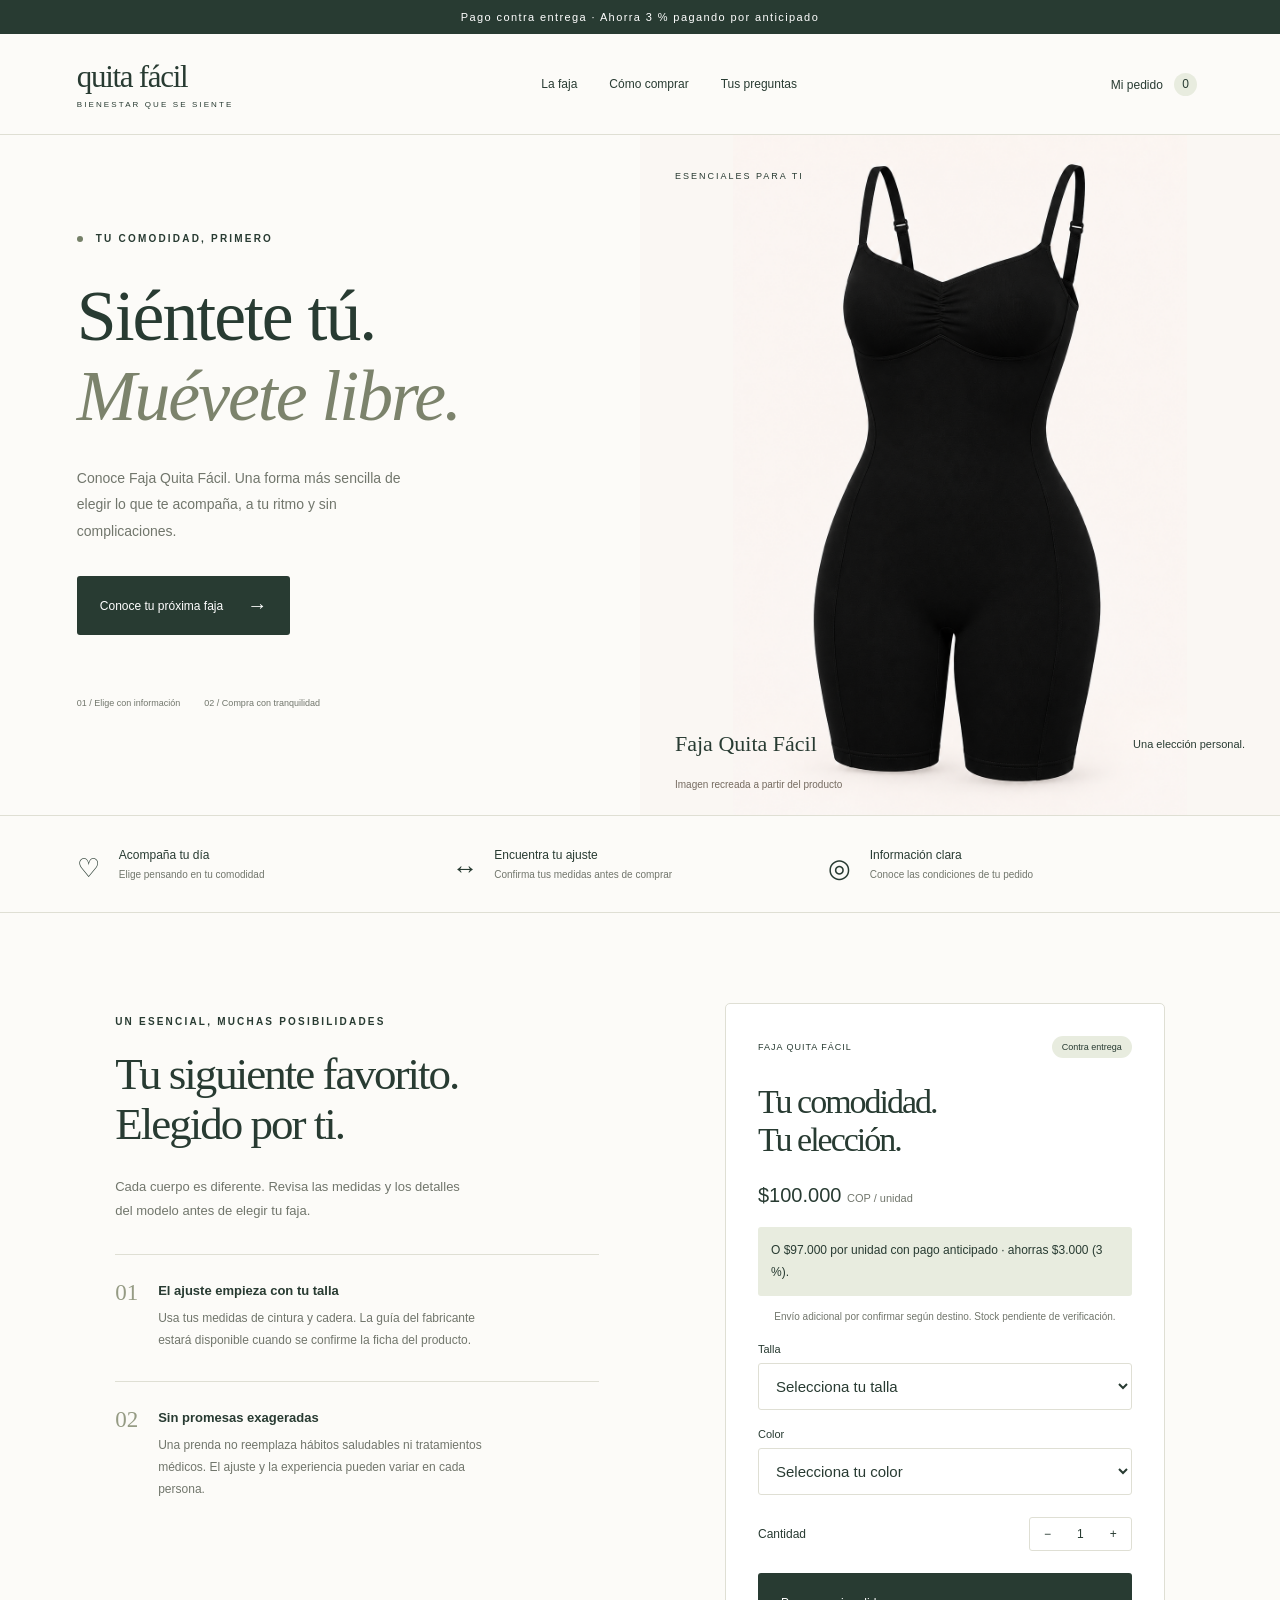
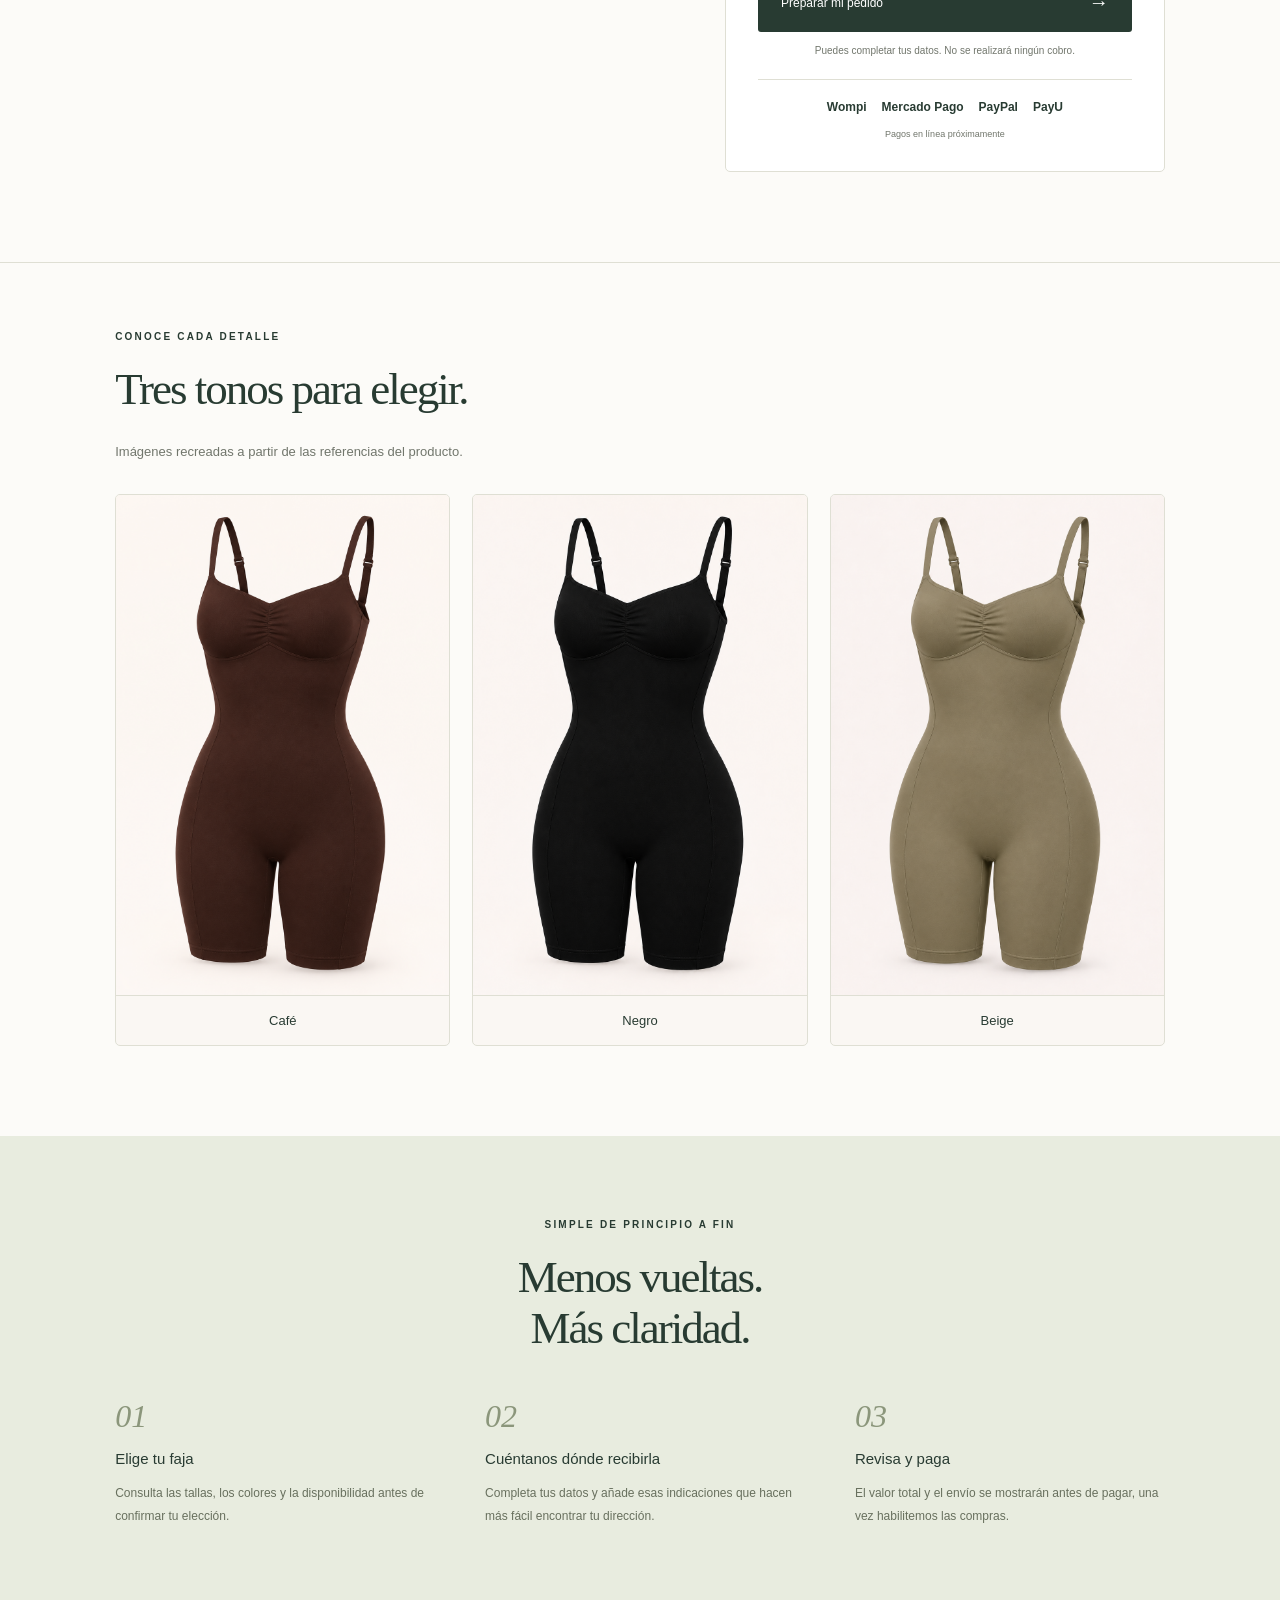
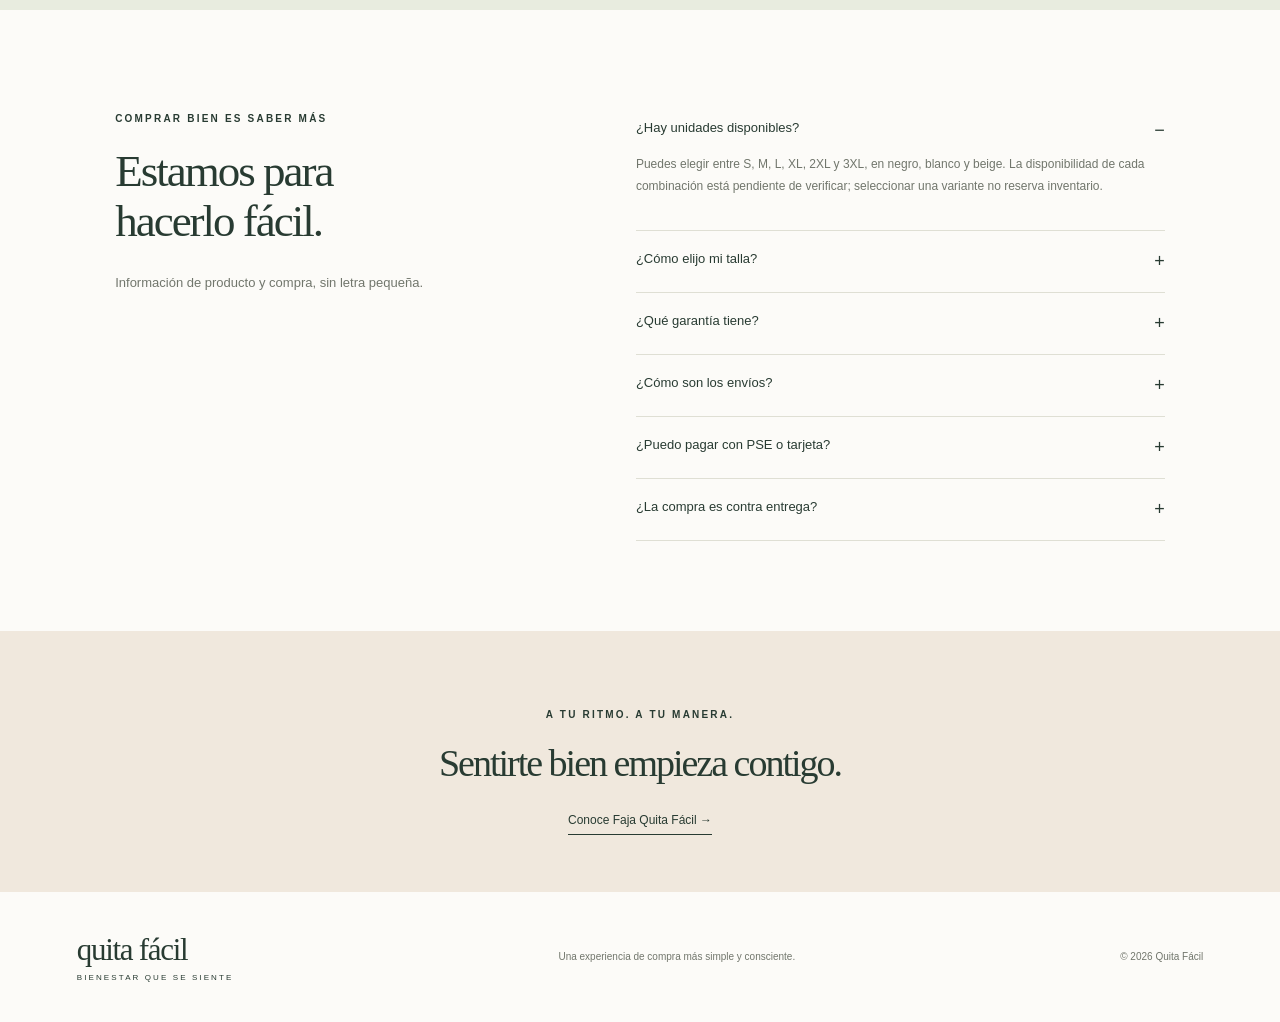
==== commit 4975dbe9: "Add body product images in cafe, black and corrected beige" ====
--- a/index.html
+++ b/index.html
@@ -5,13 +5,13 @@
 <div class="announcement">Pago contra entrega · Ahorra 3 % pagando por anticipado</div>
 <header><a class="brand" href="#inicio" aria-label="Quita Fácil, inicio">quita fácil<span>BIENESTAR QUE SE SIENTE</span></a><nav aria-label="Navegación principal"><a href="#producto">La faja</a><a href="#como-comprar">Cómo comprar</a><a href="#preguntas">Tus preguntas</a></nav><button class="bag" data-checkout>Mi pedido <span id="bag-count">0</span></button></header>
 <main id="inicio">
-<section class="hero" id="producto"><div class="hero-copy"><p class="eyebrow"><span></span> TU COMODIDAD, PRIMERO</p><h1>Siéntete tú.<br><em>Muévete libre.</em></h1><p class="intro">Conoce Faja Quita Fácil. Una forma más sencilla de elegir lo que te acompaña, a tu ritmo y sin complicaciones.</p><a class="button dark" href="#elegir">Conoce tu próxima faja <span>&#8594;</span></a><div class="hero-notes"><span>01 / Elige con información</span><span>02 / Compra con tranquilidad</span></div></div><div class="hero-visual"><span class="visual-label">ESENCIALES PARA TI</span><img src="assets/faja-ilustracion.svg" alt="Ilustración referencial de una prenda moldeadora; no es una fotografía del producto"><span class="visual-bottom">Faja Quita Fácil <span>Una elección personal.</span></span><small>Ilustración referencial · modelo por confirmar</small></div></section>
+<section class="hero" id="producto"><div class="hero-copy"><p class="eyebrow"><span></span> TU COMODIDAD, PRIMERO</p><h1>Siéntete tú.<br><em>Muévete libre.</em></h1><p class="intro">Conoce Faja Quita Fácil. Una forma más sencilla de elegir lo que te acompaña, a tu ritmo y sin complicaciones.</p><a class="button dark" href="#elegir">Conoce tu próxima faja <span>&#8594;</span></a><div class="hero-notes"><span>01 / Elige con información</span><span>02 / Compra con tranquilidad</span></div></div><div class="hero-visual"><span class="visual-label">ESENCIALES PARA TI</span><img src="assets/body-negro.png" alt="Body Quita Fácil negro, imagen recreada" width="1024" height="1536"><span class="visual-bottom">Faja Quita Fácil <span>Una elección personal.</span></span><small>Imagen recreada a partir del producto</small></div></section>
 <div class="values"><p><b>♡</b> Acompaña tu día<span>Elige pensando en tu comodidad</span></p><p><b>↔</b> Encuentra tu ajuste<span>Confirma tus medidas antes de comprar</span></p><p><b>◎</b> Información clara<span>Conoce las condiciones de tu pedido</span></p></div>
 <section class="product section" id="elegir"><div><p class="eyebrow">UN ESENCIAL, MUCHAS POSIBILIDADES</p><h2>Tu siguiente favorito.<br>Elegido por ti.</h2><p class="muted">Cada cuerpo es diferente. Revisa las medidas y los detalles del modelo antes de elegir tu faja.</p><div class="detail-box"><span>01</span><div><h3>El ajuste empieza con tu talla</h3><p>Usa tus medidas de cintura y cadera. La guía del fabricante estará disponible cuando se confirme la ficha del producto.</p></div></div><div class="detail-box"><span>02</span><div><h3>Sin promesas exageradas</h3><p>Una prenda no reemplaza hábitos saludables ni tratamientos médicos. El ajuste y la experiencia pueden variar en cada persona.</p></div></div></div><article class="purchase-card"><div class="card-top"><span>FAJA QUITA FÁCIL</span><span class="pill">Contra entrega</span></div><h3>Tu comodidad.<br>Tu elección.</h3><p class="price">$100.000 <small>COP / unidad</small></p><p class="discount-note">O $97.000 por unidad con pago anticipado · ahorras $3.000 (3 %).</p><p class="micro">Envío adicional por confirmar según destino. Stock pendiente de verificación.</p><label for="size">Talla</label><select id="size" required><option value="">Selecciona tu talla</option><option>S</option><option>M</option><option>L</option><option>XL</option><option>2XL</option><option>3XL</option></select><label for="color">Color</label><select id="color" required><option value="">Selecciona tu color</option><option>Negro</option><option>Blanco</option><option>Beige</option></select><div class="quantity-row"><span>Cantidad</span><div class="stepper"><button id="minus" aria-label="Disminuir cantidad">−</button><output id="quantity">1</output><button id="plus" aria-label="Aumentar cantidad">+</button></div></div><button class="button dark full" data-checkout>Preparar mi pedido <span>→</span></button><p class="micro">Puedes completar tus datos. No se realizará ningún cobro.</p><div class="payment-brands"><span>Wompi</span><span>Mercado Pago</span><span>PayPal</span><span>PayU</span><small>Pagos en línea próximamente</small></div></article></section>
-<section class="media-section section" id="galeria"><p class="eyebrow">CONOCE CADA DETALLE</p><h2>Más cerca de tu próxima faja.</h2><p class="muted">Próximamente: fotografías reales y videos del producto.</p><div class="media-grid"><figure class="media-placeholder"><span>01 / VISTA FRONTAL</span><div aria-hidden="true">▧</div><figcaption>Fotografía del producto próximamente</figcaption></figure><figure class="media-placeholder"><span>02 / VISTA POSTERIOR</span><div aria-hidden="true">▧</div><figcaption>Fotografía del producto próximamente</figcaption></figure><figure class="media-placeholder video-placeholder"><span>03 / EN VIDEO</span><div aria-hidden="true">▷</div><figcaption>Video de uso y detalles próximamente</figcaption></figure></div></section>
+<section class="media-section section" id="galeria"><p class="eyebrow">CONOCE CADA DETALLE</p><h2>Tres tonos para elegir.</h2><p class="muted">Imágenes recreadas a partir de las referencias del producto.</p><div class="media-grid"><figure class="product-photo"><img src="assets/body-cafe.png" alt="Body Quita Fácil Café, imagen recreada" width="1024" height="1536" loading="lazy"><figcaption>Café</figcaption></figure><figure class="product-photo"><img src="assets/body-negro.png" alt="Body Quita Fácil Negro, imagen recreada" width="1024" height="1536" loading="lazy"><figcaption>Negro</figcaption></figure><figure class="product-photo"><img src="assets/body-beige.png" alt="Body Quita Fácil Beige, imagen recreada" width="1024" height="1536" loading="lazy"><figcaption>Beige</figcaption></figure></div></section>
 <section class="steps-section" id="como-comprar"><div class="section-heading"><p class="eyebrow">SIMPLE DE PRINCIPIO A FIN</p><h2>Menos vueltas.<br>Más claridad.</h2></div><div class="steps"><article><span>01</span><h3>Elige tu faja</h3><p>Consulta las tallas, los colores y la disponibilidad antes de confirmar tu elección.</p></article><article><span>02</span><h3>Cuéntanos dónde recibirla</h3><p>Completa tus datos y añade esas indicaciones que hacen más fácil encontrar tu dirección.</p></article><article><span>03</span><h3>Revisa y paga</h3><p>El valor total y el envío se mostrarán antes de pagar, una vez habilitemos las compras.</p></article></div></section>
 <section class="faq section" id="preguntas"><div><p class="eyebrow">COMPRAR BIEN ES SABER MÁS</p><h2>Estamos para<br>hacerlo fácil.</h2><p class="muted">Información de producto y compra, sin letra pequeña.</p></div><div class="faq-list"><details open><summary>¿Hay unidades disponibles?</summary><p>Puedes elegir entre S, M, L, XL, 2XL y 3XL, en negro, blanco y beige. La disponibilidad de cada combinación está pendiente de verificar; seleccionar una variante no reserva inventario.</p></details><details><summary>¿Cómo elijo mi talla?</summary><p>No elijas únicamente por tu talla de ropa habitual. Necesitamos confirmar la tabla de medidas del fabricante antes de recomendar una talla.</p></details><details><summary>¿Qué garantía tiene?</summary><p>Las condiciones específicas de garantía, cambios y devoluciones están por confirmar. Se publicarán antes de habilitar la venta, sin afectar los derechos legales del consumidor.</p></details><details><summary>¿Cómo son los envíos?</summary><p>La cobertura, transportadora, costo y tiempo estimado se confirmarán antes del pago. Actualmente no ofrecemos una tarifa ni una fecha de entrega confirmadas.</p></details><details><summary>¿Puedo pagar con PSE o tarjeta?</summary><p>Las opciones previstas son Wompi, Mercado Pago, PayPal y PayU. Los medios disponibles, como PSE y tarjetas, dependerán de cada pasarela y cuenta de comercio. El pago anticipado tiene un 3 % de descuento sobre el producto ($97.000 por unidad); no se aplica al envío. Las pasarelas aún no están conectadas.</p></details><details><summary>¿La compra es contra entrega?</summary><p>Sí, el precio del producto es $100.000 COP por unidad contra entrega, más el envío que corresponda. La cobertura está por confirmar. El formulario actual permite preparar y revisar tus datos; todavía no registra pedidos.</p></details></div></section>
 <section class="closing"><p class="eyebrow">A TU RITMO. A TU MANERA.</p><h2>Sentirte bien empieza contigo.</h2><a href="#elegir">Conoce Faja Quita Fácil &#8594;</a></section>
 </main><footer><a class="brand" href="#inicio">quita fácil<span>BIENESTAR QUE SE SIENTE</span></a><p>Una experiencia de compra más simple y consciente.</p><span>© <span id="year"></span> Quita Fácil</span></footer>
-<dialog id="checkout" aria-labelledby="checkout-title"><div class="dialog-head"><span class="eyebrow">TU PEDIDO, PASO A PASO</span><button id="close-checkout" aria-label="Cerrar formulario">✕</button></div><h2 id="checkout-title">¿Dónde la recibes?</h2><p class="muted">Prepara tus datos de entrega. Las compras aún no están habilitadas.</p><div class="checkout-layout"><form id="delivery-form"><fieldset><legend>01 · Tus datos</legend><div class="form-grid"><label>Nombres<input name="firstName" autocomplete="given-name" required maxlength="80"></label><label>Apellidos<input name="lastName" autocomplete="family-name" required maxlength="80"></label><label>Celular colombiano<input name="phone" type="tel" autocomplete="tel-national" inputmode="tel" pattern="(\+57[ ]?)?3[0-9]{9}" placeholder="3001234567" required title="Ingresa 10 dígitos comenzando por 3, con +57 opcional."></label><label>Correo electrónico<input name="email" type="email" autocomplete="email" required maxlength="150"></label></div></fieldset><fieldset><legend>02 · Tu dirección</legend><div class="form-grid"><label>Departamento<select name="department" id="department" autocomplete="address-level1" required><option value="">Selecciona un departamento</option></select></label><label>Municipio o ciudad<input name="city" autocomplete="address-level2" required maxlength="100" placeholder="Ej. Medellín"></label><label class="wide">Dirección completa<input name="address" autocomplete="address-line1" required minlength="5" maxlength="180" placeholder="Calle, carrera, número y complemento"></label><label>Barrio o vereda<input name="neighborhood" required maxlength="100"></label><label>Tipo de inmueble<select name="property" id="property" required><option value="">Selecciona una opción</option><option>Casa</option><option>Apartamento</option><option>Oficina / local</option><option>Finca / zona rural</option><option>Otro</option></select></label><label class="wide" id="unit-label">Interior, torre, piso o apartamento <span>(opcional)</span><input name="unit" autocomplete="address-line2" maxlength="150" placeholder="Ej. Torre 2, apartamento 301"></label><label class="wide">Indicaciones para la entrega <span>(opcional)</span><textarea name="notes" rows="3" maxlength="500" placeholder="Color de la casa, portería, punto de referencia o indicaciones de acceso"></textarea></label><label>Código postal <span>(opcional)</span><input name="postalCode" autocomplete="postal-code" inputmode="numeric" pattern="[0-9]{6}" maxlength="6"></label><label>Quién recibe <span>(opcional)</span><input name="recipient" maxlength="120" placeholder="Si recibe otra persona"></label><label>Celular de quien recibe <span>(opcional)</span><input name="recipientPhone" type="tel" pattern="(\+57[ ]?)?3[0-9]{9}" placeholder="3001234567"></label></div></fieldset><fieldset><legend>03 · Método de pago</legend><div class="payment-options"><label><input type="radio" name="payment" value="cod" checked required> Contra entrega <span>$100.000 / unidad · sujeto a cobertura</span></label><label><input type="radio" name="payment" value="advance"> Pago anticipado <span>$97.000 / unidad · ahorras 3 %</span></label></div><div id="gateway-section" hidden><label for="gateway">Elige tu pasarela</label><select name="gateway" id="gateway"><option value="">Selecciona una opción</option><option>Wompi</option><option>Mercado Pago</option><option>PayPal</option><option>PayU</option></select><p class="micro">PSE y tarjetas según disponibilidad de cada pasarela. Conexiones de pago pendientes.</p></div><p class="micro">No se realizará ningún cobro ni se registrará un pedido desde este formulario.</p></fieldset><p class="privacy-note">Tus datos se usan únicamente para mostrar este resumen en tu navegador. No se envían, guardan ni crean un pedido. Al cerrar el formulario se eliminan. La política de tratamiento de datos estará disponible antes de activar compras.</p><button class="button dark full" type="submit">Revisar mis datos <span>→</span></button></form><aside class="order-summary"><p class="eyebrow">RESUMEN</p><img src="assets/faja-ilustracion.svg" alt="Ilustración referencial de faja"><h3>Faja Quita Fácil</h3><p>Cantidad: <span id="summary-quantity">1</span></p><p id="summary-variant"></p><div><span>Productos</span><b id="summary-base"></b></div><div><span>Descuento anticipado</span><b id="summary-discount"></b></div><div><span>Envío</span><b>Por confirmar</b></div><div class="total"><span>Subtotal</span><b id="summary-subtotal"></b></div><p class="micro">Total final = subtotal + envío por confirmar.</p><p class="micro">Sin cobro ni reserva de inventario.</p></aside></div><section id="review" hidden aria-live="polite"><h3>Revisa tus datos</h3><p>Este es un resumen local. Tu pedido no se ha enviado.</p><dl id="review-data"></dl><p id="review-pricing"></p><div class="notice">Este resumen no confirma una compra. Falta verificar stock y envío, habilitar el registro de pedidos y conectar las pasarelas para pagos anticipados.</div><button class="button dark full" id="edit-details" type="button">Volver a mis datos</button></section></dialog>
+<dialog id="checkout" aria-labelledby="checkout-title"><div class="dialog-head"><span class="eyebrow">TU PEDIDO, PASO A PASO</span><button id="close-checkout" aria-label="Cerrar formulario">✕</button></div><h2 id="checkout-title">¿Dónde la recibes?</h2><p class="muted">Prepara tus datos de entrega. Las compras aún no están habilitadas.</p><div class="checkout-layout"><form id="delivery-form"><fieldset><legend>01 · Tus datos</legend><div class="form-grid"><label>Nombres<input name="firstName" autocomplete="given-name" required maxlength="80"></label><label>Apellidos<input name="lastName" autocomplete="family-name" required maxlength="80"></label><label>Celular colombiano<input name="phone" type="tel" autocomplete="tel-national" inputmode="tel" pattern="(\+57[ ]?)?3[0-9]{9}" placeholder="3001234567" required title="Ingresa 10 dígitos comenzando por 3, con +57 opcional."></label><label>Correo electrónico<input name="email" type="email" autocomplete="email" required maxlength="150"></label></div></fieldset><fieldset><legend>02 · Tu dirección</legend><div class="form-grid"><label>Departamento<select name="department" id="department" autocomplete="address-level1" required><option value="">Selecciona un departamento</option></select></label><label>Municipio o ciudad<input name="city" autocomplete="address-level2" required maxlength="100" placeholder="Ej. Medellín"></label><label class="wide">Dirección completa<input name="address" autocomplete="address-line1" required minlength="5" maxlength="180" placeholder="Calle, carrera, número y complemento"></label><label>Barrio o vereda<input name="neighborhood" required maxlength="100"></label><label>Tipo de inmueble<select name="property" id="property" required><option value="">Selecciona una opción</option><option>Casa</option><option>Apartamento</option><option>Oficina / local</option><option>Finca / zona rural</option><option>Otro</option></select></label><label class="wide" id="unit-label">Interior, torre, piso o apartamento <span>(opcional)</span><input name="unit" autocomplete="address-line2" maxlength="150" placeholder="Ej. Torre 2, apartamento 301"></label><label class="wide">Indicaciones para la entrega <span>(opcional)</span><textarea name="notes" rows="3" maxlength="500" placeholder="Color de la casa, portería, punto de referencia o indicaciones de acceso"></textarea></label><label>Código postal <span>(opcional)</span><input name="postalCode" autocomplete="postal-code" inputmode="numeric" pattern="[0-9]{6}" maxlength="6"></label><label>Quién recibe <span>(opcional)</span><input name="recipient" maxlength="120" placeholder="Si recibe otra persona"></label><label>Celular de quien recibe <span>(opcional)</span><input name="recipientPhone" type="tel" pattern="(\+57[ ]?)?3[0-9]{9}" placeholder="3001234567"></label></div></fieldset><fieldset><legend>03 · Método de pago</legend><div class="payment-options"><label><input type="radio" name="payment" value="cod" checked required> Contra entrega <span>$100.000 / unidad · sujeto a cobertura</span></label><label><input type="radio" name="payment" value="advance"> Pago anticipado <span>$97.000 / unidad · ahorras 3 %</span></label></div><div id="gateway-section" hidden><label for="gateway">Elige tu pasarela</label><select name="gateway" id="gateway"><option value="">Selecciona una opción</option><option>Wompi</option><option>Mercado Pago</option><option>PayPal</option><option>PayU</option></select><p class="micro">PSE y tarjetas según disponibilidad de cada pasarela. Conexiones de pago pendientes.</p></div><p class="micro">No se realizará ningún cobro ni se registrará un pedido desde este formulario.</p></fieldset><p class="privacy-note">Tus datos se usan únicamente para mostrar este resumen en tu navegador. No se envían, guardan ni crean un pedido. Al cerrar el formulario se eliminan. La política de tratamiento de datos estará disponible antes de activar compras.</p><button class="button dark full" type="submit">Revisar mis datos <span>→</span></button></form><aside class="order-summary"><p class="eyebrow">RESUMEN</p><img src="assets/body-negro.png" alt="Body Quita Fácil negro, imagen recreada" width="1024" height="1536"><h3>Faja Quita Fácil</h3><p>Cantidad: <span id="summary-quantity">1</span></p><p id="summary-variant"></p><div><span>Productos</span><b id="summary-base"></b></div><div><span>Descuento anticipado</span><b id="summary-discount"></b></div><div><span>Envío</span><b>Por confirmar</b></div><div class="total"><span>Subtotal</span><b id="summary-subtotal"></b></div><p class="micro">Total final = subtotal + envío por confirmar.</p><p class="micro">Sin cobro ni reserva de inventario.</p></aside></div><section id="review" hidden aria-live="polite"><h3>Revisa tus datos</h3><p>Este es un resumen local. Tu pedido no se ha enviado.</p><dl id="review-data"></dl><p id="review-pricing"></p><div class="notice">Este resumen no confirma una compra. Falta verificar stock y envío, habilitar el registro de pedidos y conectar las pasarelas para pagos anticipados.</div><button class="button dark full" id="edit-details" type="button">Volver a mis datos</button></section></dialog>
 </body></html>
--- a/styles.css
+++ b/styles.css
@@ -1,2 +1,4 @@
 :root{--paper:#fcfbf8;--ink:#283b32;--muted:#71766c;--line:#dfdfd4;--sage:#e8ecdf;--cream:#f0e8dd}*{box-sizing:border-box}html{scroll-behavior:smooth;scroll-padding-top:100px}body{margin:0;background:var(--paper);color:var(--ink);font:15px 'DM Sans',Arial,sans-serif}button,input,select,textarea{font:inherit}button,a,input,select,textarea{-webkit-tap-highlight-color:transparent}button,a{touch-action:manipulation}a{color:inherit;text-decoration:none}button{cursor:pointer}a:focus-visible,button:focus-visible,input:focus-visible,select:focus-visible,textarea:focus-visible,summary:focus-visible{outline:3px solid #a27c52;outline-offset:4px}.announcement{background:var(--ink);color:#fff;text-align:center;padding:11px;font-size:11px;letter-spacing:1.4px}header{display:flex;align-items:center;justify-content:space-between;padding:25px 6%;border-bottom:1px solid var(--line);gap:20px}.brand{font-family:'Playfair Display',Georgia,serif;font-size:31px;font-weight:500;letter-spacing:-1.3px}.brand span{display:block;font:8px 'DM Sans',Arial,sans-serif;letter-spacing:2.1px;margin-top:5px}nav{display:flex;gap:32px;font-size:12px}nav a:hover{border-bottom:1px solid}.bag{border:0;background:none;font-size:12px;color:var(--ink)}.bag span{display:inline-grid;place-items:center;background:var(--sage);width:23px;height:23px;border-radius:50%;margin-left:8px}.hero{display:grid;grid-template-columns:1fr 1fr;min-height:650px}.hero-copy{padding:85px 10% 45px 12%}.eyebrow{font-size:10px;letter-spacing:2.2px;font-weight:600;line-height:1.8}.eyebrow>span{display:inline-block;background:#758068;width:6px;height:6px;border-radius:50%;margin-right:8px}h1,h2,.purchase-card>h3{font-family:'Playfair Display',Georgia,serif;font-weight:400;letter-spacing:-2px;line-height:1.12}h1{font-size:clamp(52px,5.6vw,83px);margin:28px 0}h1 em{color:#7c836c;font-weight:400}h2{font-size:45px;margin:18px 0 25px}.intro{line-height:1.9;max-width:350px;color:var(--muted);font-size:14px;margin-bottom:32px}.button{display:flex;align-items:center;justify-content:space-between;gap:24px;padding:18px 23px;border:0;border-radius:3px;font-size:12px;font-weight:500;min-height:52px;width:fit-content}.dark{background:var(--ink);color:white}.dark:hover{background:#405344}.button span{font-size:20px}.full{width:100%}.hero-notes{display:flex;gap:24px;margin-top:63px;font-size:9px;color:var(--muted)}.hero-visual{position:relative;background:radial-gradient(ellipse at center,#f6ede2,#e8ddd0);display:flex;align-items:center;justify-content:center;overflow:hidden;min-height:600px}.hero-visual>img{width:83%;max-height:615px}.visual-label{position:absolute;top:36px;left:35px;font-size:9px;letter-spacing:2px}.visual-bottom{position:absolute;bottom:58px;left:35px;right:35px;font-family:Georgia,serif;font-size:22px}.visual-bottom span{float:right;font:11px Arial,sans-serif;margin-top:7px}.hero-visual>small{position:absolute;bottom:25px;left:35px;color:#756b60;font-size:10px}.values{display:grid;grid-template-columns:repeat(3,1fr);padding:28px 6%;border-block:1px solid var(--line)}.values p{font-size:12px;margin:4px 0;position:relative;padding-left:42px}.values b{position:absolute;left:0;top:5px;font-size:26px;font-weight:400}.values span{display:block;color:var(--muted);font-size:10px;margin-top:7px}.section{padding:90px 9%}.product{display:grid;grid-template-columns:1.1fr 1fr;gap:12%}.muted{font-size:13px;color:var(--muted);line-height:1.9}.product>.muted,.product>div>.muted{max-width:360px}.detail-box{display:flex;gap:20px;border-top:1px solid var(--line);padding-top:25px;margin-top:30px}.detail-box>span{font-family:Georgia,serif;color:#959b84;font-size:23px}.detail-box h3{font-size:13px;margin:3px 0 10px}.detail-box p{font-size:12px;color:var(--muted);line-height:1.8;margin:0;max-width:330px}.purchase-card{border:1px solid var(--line);padding:32px;background:#fff;border-radius:5px}.card-top{display:flex;align-items:center;justify-content:space-between;font-size:9px;letter-spacing:1px;gap:8px}.pill{padding:6px 10px;background:var(--sage);border-radius:20px;font-size:9px;letter-spacing:0}.purchase-card>h3{font-size:34px;margin:25px 0}.price{font-size:20px}.purchase-card>label{display:block;font-size:11px;margin:18px 0 8px}select,input,textarea{width:100%;padding:13px;border:1px solid var(--line);border-radius:3px;background:#fff;color:var(--ink);min-height:45px}select:disabled{color:#777;background:#f6f6f2}.quantity-row{display:flex;align-items:center;justify-content:space-between;margin:22px 0;font-size:12px}.stepper{display:flex;align-items:center;border:1px solid var(--line);border-radius:3px}.stepper button{padding:9px 14px;background:none;border:0;color:var(--ink)}.stepper output{padding:0 12px}.micro{font-size:10px;color:var(--muted);line-height:1.7;text-align:center}.payment-brands{display:flex;gap:15px;align-items:center;justify-content:center;flex-wrap:wrap;border-top:1px solid var(--line);padding-top:20px;margin-top:20px;font-size:12px;font-weight:bold}.payment-brands small{flex-basis:100%;text-align:center;color:var(--muted);font-size:9px;font-weight:400}.steps-section{background:var(--sage);padding:70px 9%}.section-heading{text-align:center}.steps{display:grid;grid-template-columns:repeat(3,1fr);gap:60px;margin-top:45px}.steps article>span{font-family:Georgia,serif;font-style:italic;color:#8b967b;font-size:32px}.steps h3{font-size:15px;font-weight:500}.steps p{font-size:12px;color:#68705e;line-height:1.9}.faq{display:grid;grid-template-columns:1fr 1.2fr;gap:80px}details{border-bottom:1px solid var(--line);padding:20px 0}summary{list-style:none;cursor:pointer;font-size:13px;display:flex;justify-content:space-between;gap:20px}summary::-webkit-details-marker{display:none}summary:after{content:'+';font-size:18px}details[open] summary:after{content:'−'}details p{font-size:12px;color:var(--muted);line-height:1.9;padding-right:20px}.closing{text-align:center;background:var(--cream);padding:65px 20px}.closing h2{font-size:38px}.closing>a{font-size:12px;border-bottom:1px solid;padding-bottom:7px}footer{padding:40px 6%;display:flex;align-items:center;justify-content:space-between;gap:30px}footer p,footer>span{font-size:10px;color:var(--muted)}dialog{border:0;border-radius:8px;padding:32px;width:min(1000px,95vw);max-height:92dvh;background:var(--paper);color:var(--ink)}dialog::backdrop{background:#1e2b24a6;backdrop-filter:blur(4px)}body:has(dialog[open]){overflow:hidden}.dialog-head{display:flex;align-items:center;justify-content:space-between}.dialog-head button{border:0;background:var(--sage);border-radius:50%;height:34px;width:34px}dialog h2{font-size:35px;margin-bottom:12px}.checkout-layout{display:grid;grid-template-columns:1fr 250px;gap:30px;margin-top:25px}fieldset{padding:20px 0;border:0;border-top:1px solid var(--line);margin:0 0 15px}legend{font-size:13px;font-weight:600;padding-right:15px}.form-grid{display:grid;grid-template-columns:1fr 1fr;gap:17px}.form-grid label{font-size:11px;line-height:1.7}.form-grid label>span{font-weight:400;color:var(--muted);font-size:10px}.form-grid input,.form-grid select,.form-grid textarea{display:block;margin-top:6px;font-size:13px}.wide{grid-column:1/-1}.order-summary{padding:20px;background:#f0ede6;border-radius:5px;height:fit-content;position:sticky;top:0;font-size:12px}.order-summary>img{width:100%;height:180px;object-fit:contain}.order-summary>div{display:flex;justify-content:space-between;padding:14px 0;border-bottom:1px solid var(--line);gap:10px;font-size:11px}.total{font-size:13px!important}.payment-options{display:grid;grid-template-columns:1fr 1fr;gap:10px}.payment-options label{border:1px solid var(--line);padding:13px;font-size:12px}.payment-options input{width:auto;min-height:0;accent-color:var(--ink)}.payment-options span{display:block;font-size:10px;color:var(--muted);margin:7px 0 0 22px}.privacy-note{font-size:11px;color:var(--muted);line-height:1.8}#review{max-width:650px;margin:30px auto}#review p{font-size:13px}#review-data{display:grid;grid-template-columns:140px 1fr;gap:12px;font-size:12px;overflow-wrap:anywhere}#review-data dt{font-weight:bold}#review-data dd{margin:0;white-space:pre-wrap}.notice{padding:20px;background:var(--sage);font-size:12px;line-height:1.7;margin:25px 0}[hidden]{display:none!important}@media(min-width:1450px){main,header,footer{max-width:1600px;margin:auto}}@media(max-width:760px){header{padding:20px 6%}.brand{font-size:27px}nav{display:none}.hero{grid-template-columns:1fr}.hero-copy{padding:45px 7% 35px}h1{font-size:62px}.hero-notes{margin-top:35px;gap:15px}.hero-visual{min-height:420px}.hero-visual>img{height:430px}.visual-label{top:25px;left:25px}.visual-bottom{font-size:20px;left:25px;right:25px;bottom:47px}.visual-bottom span{font-size:10px}.hero-visual>small{left:25px;bottom:20px}.values{padding:20px 6%;gap:16px}.values p{padding:0;font-size:10px;line-height:1.5}.values b{display:block;position:static;font-size:23px;margin-bottom:8px}.values span{font-size:9px}.section{padding:55px 7%}.product{grid-template-columns:1fr;gap:35px}h2{font-size:37px}.purchase-card{padding:24px}.steps-section{padding:50px 7%}.steps{grid-template-columns:1fr;gap:18px;margin-top:30px}.steps article{display:grid;grid-template-columns:45px 1fr;column-gap:15px}.steps article>span{grid-row:1/3}.steps h3{margin-top:4px;margin-bottom:0}.steps p{grid-column:2;margin-top:8px}.faq{grid-template-columns:1fr;gap:15px}.closing h2{font-size:31px}footer{flex-wrap:wrap;padding:35px 7%}footer p{flex-basis:100%;order:3;margin:0}.checkout-layout{grid-template-columns:1fr}.order-summary{position:static;grid-row:1}.order-summary>img{display:none}.order-summary>div{padding:8px 0}.order-summary h3{margin:10px 0}dialog{padding:22px}.form-grid{grid-template-columns:1fr}.wide{grid-column:auto}#review-data{grid-template-columns:100px 1fr}.closing{padding:50px 7%}}@media(prefers-reduced-motion:reduce){html{scroll-behavior:auto}}
 .price small{font-size:11px;font-weight:400;color:var(--muted)}.discount-note{background:var(--sage);padding:13px;font-size:12px;line-height:1.8;border-radius:3px}.media-section{border-top:1px solid var(--line);padding-top:55px}.media-grid{display:grid;grid-template-columns:repeat(3,1fr);gap:22px;margin-top:30px}.media-placeholder{margin:0;min-height:250px;background:#efeae2;border:1px dashed #c5c8b8;border-radius:4px;padding:24px;display:flex;flex-direction:column;justify-content:space-between;color:#67715e}.media-placeholder>span{font-size:9px;letter-spacing:1.5px}.media-placeholder>div{text-align:center;font-size:42px;opacity:.6}.media-placeholder figcaption{font-size:11px;text-align:center}.video-placeholder{background:var(--sage)}#gateway-section{margin-top:20px}#gateway-section>label{display:block;font-size:12px;margin-bottom:8px}#review-pricing{padding:15px;background:var(--cream);line-height:1.8}@media(max-width:760px){.media-grid{grid-template-columns:1fr}.media-placeholder{min-height:220px}}
+
+.hero-visual>img{width:100%;height:100%;max-height:680px;object-fit:contain}.hero-visual{background:#faf7f3}.product-photo{margin:0;overflow:hidden;border:1px solid var(--line);border-radius:5px;background:#faf7f3}.product-photo img{display:block;width:100%;height:auto;aspect-ratio:2/3;object-fit:contain}.product-photo figcaption{text-align:center;padding:17px;font-size:13px;border-top:1px solid var(--line)}@media(max-width:760px){.hero-visual>img{height:520px;max-height:none}}
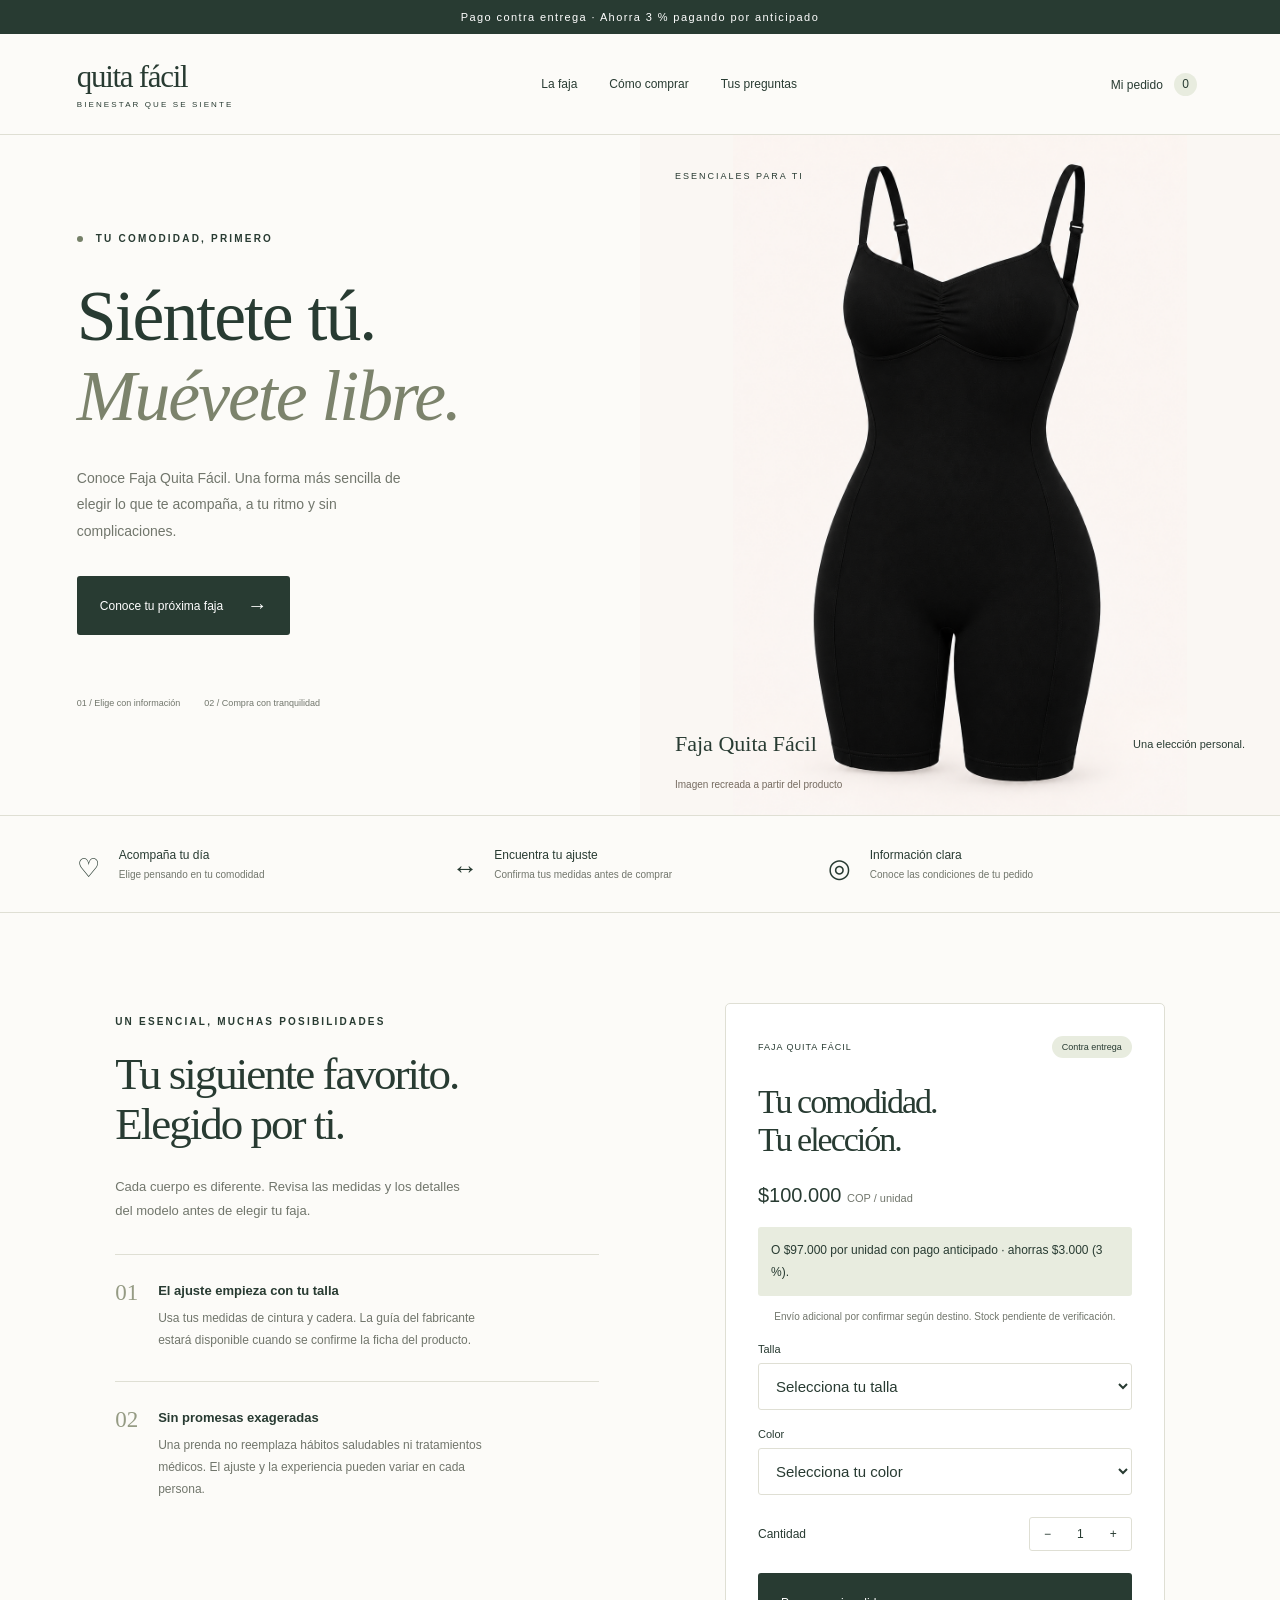
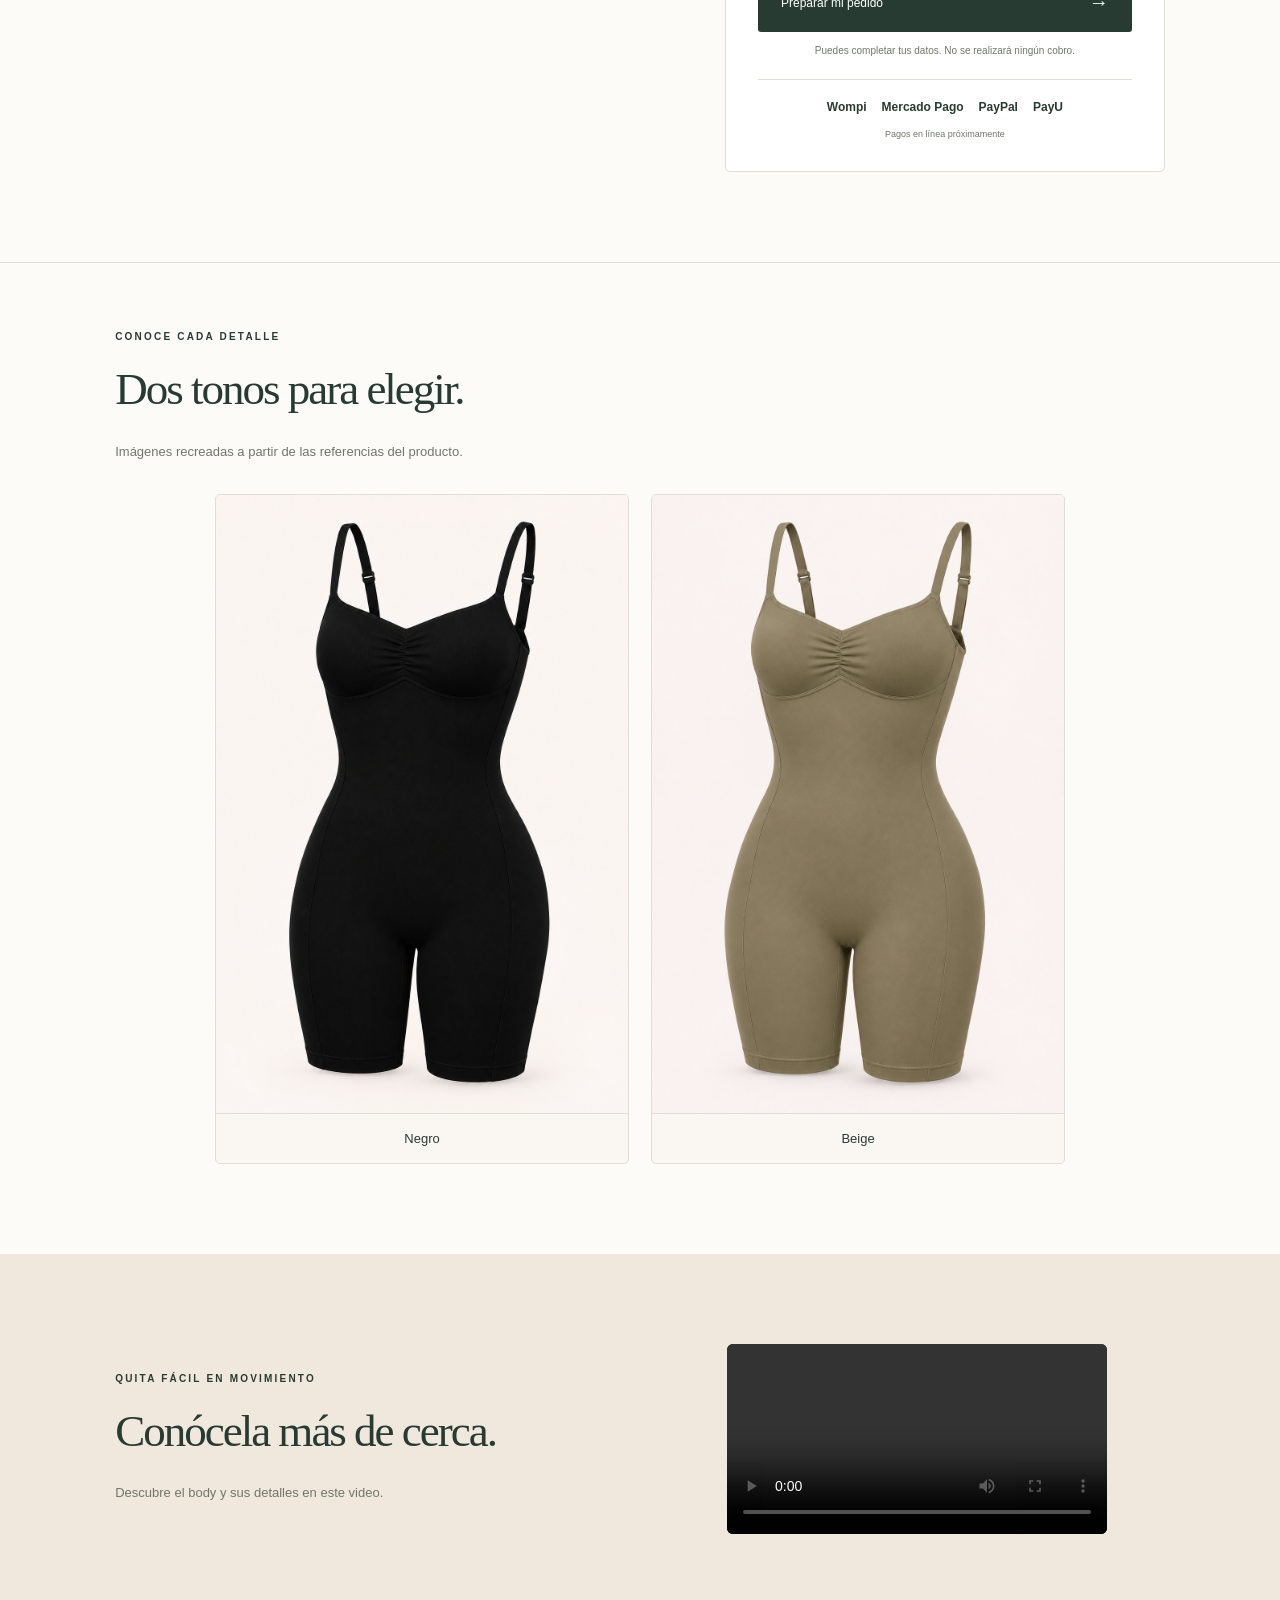
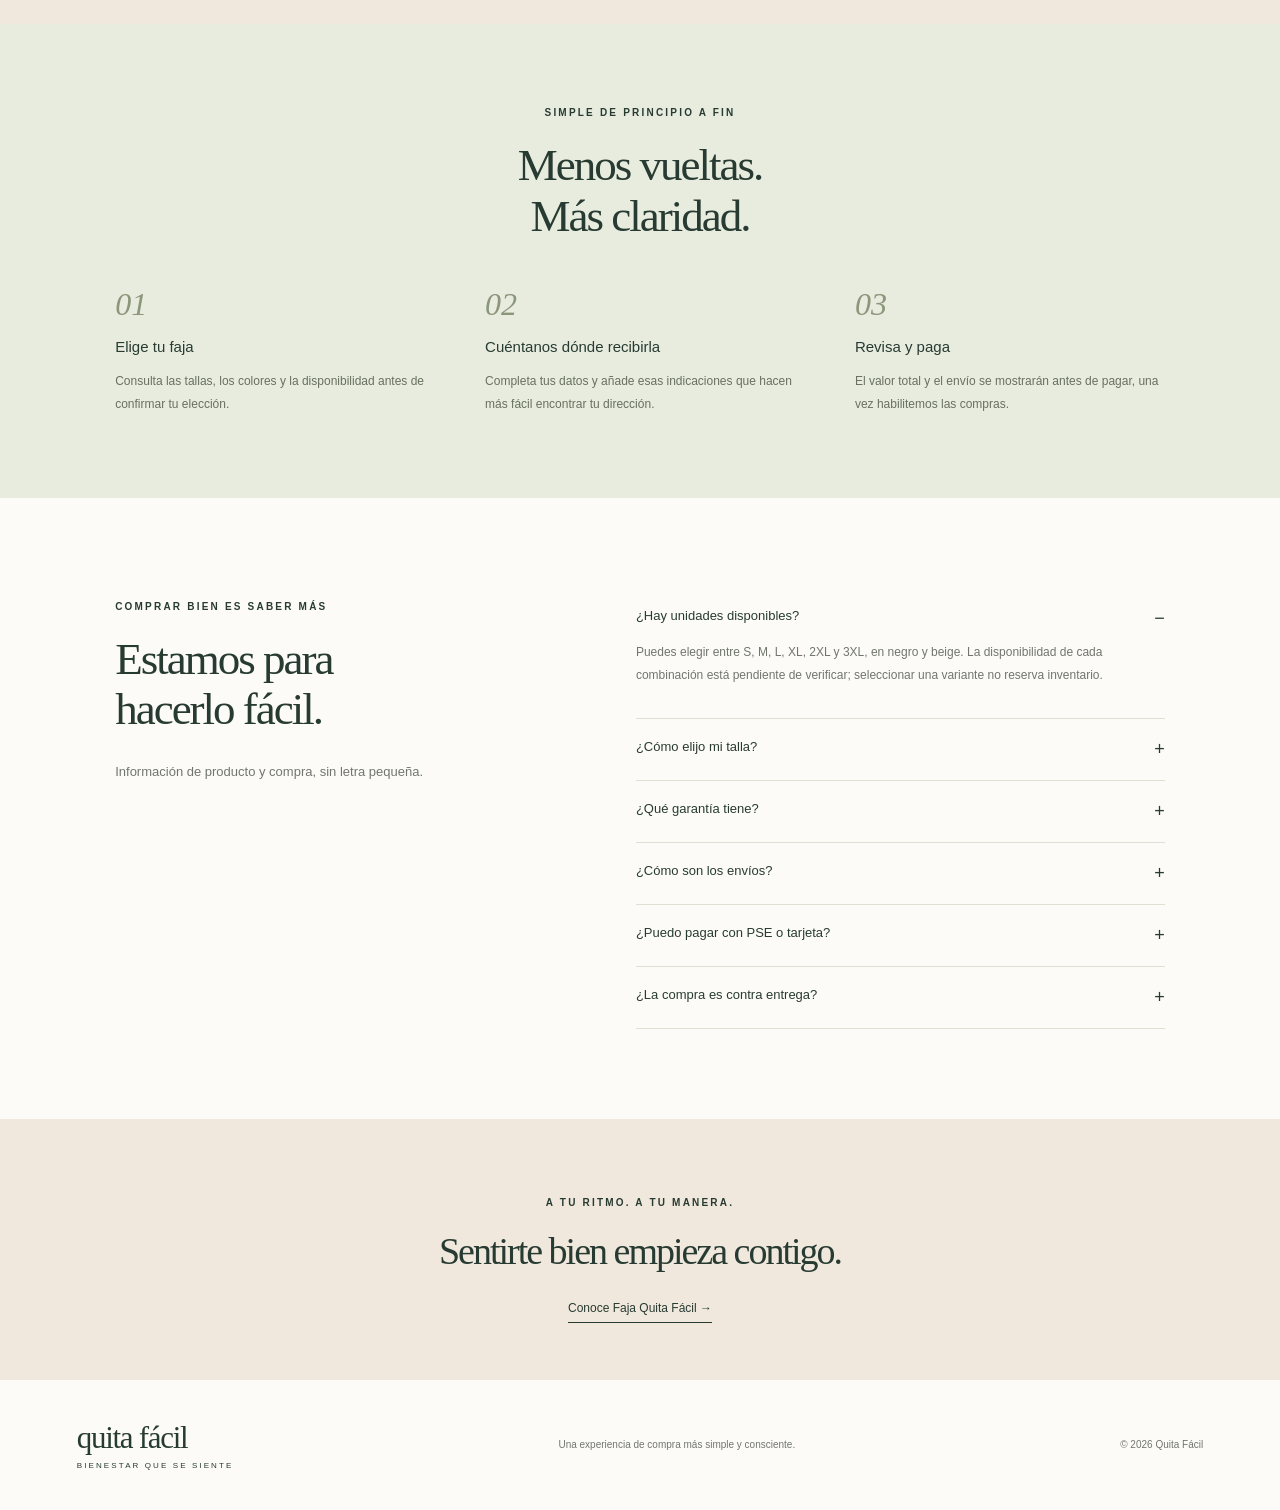
==== commit 26463eeb: "Remove cafe body and add product video" ====
--- a/index.html
+++ b/index.html
@@ -7,10 +7,11 @@
 <main id="inicio">
 <section class="hero" id="producto"><div class="hero-copy"><p class="eyebrow"><span></span> TU COMODIDAD, PRIMERO</p><h1>Siéntete tú.<br><em>Muévete libre.</em></h1><p class="intro">Conoce Faja Quita Fácil. Una forma más sencilla de elegir lo que te acompaña, a tu ritmo y sin complicaciones.</p><a class="button dark" href="#elegir">Conoce tu próxima faja <span>&#8594;</span></a><div class="hero-notes"><span>01 / Elige con información</span><span>02 / Compra con tranquilidad</span></div></div><div class="hero-visual"><span class="visual-label">ESENCIALES PARA TI</span><img src="assets/body-negro.png" alt="Body Quita Fácil negro, imagen recreada" width="1024" height="1536"><span class="visual-bottom">Faja Quita Fácil <span>Una elección personal.</span></span><small>Imagen recreada a partir del producto</small></div></section>
 <div class="values"><p><b>♡</b> Acompaña tu día<span>Elige pensando en tu comodidad</span></p><p><b>↔</b> Encuentra tu ajuste<span>Confirma tus medidas antes de comprar</span></p><p><b>◎</b> Información clara<span>Conoce las condiciones de tu pedido</span></p></div>
-<section class="product section" id="elegir"><div><p class="eyebrow">UN ESENCIAL, MUCHAS POSIBILIDADES</p><h2>Tu siguiente favorito.<br>Elegido por ti.</h2><p class="muted">Cada cuerpo es diferente. Revisa las medidas y los detalles del modelo antes de elegir tu faja.</p><div class="detail-box"><span>01</span><div><h3>El ajuste empieza con tu talla</h3><p>Usa tus medidas de cintura y cadera. La guía del fabricante estará disponible cuando se confirme la ficha del producto.</p></div></div><div class="detail-box"><span>02</span><div><h3>Sin promesas exageradas</h3><p>Una prenda no reemplaza hábitos saludables ni tratamientos médicos. El ajuste y la experiencia pueden variar en cada persona.</p></div></div></div><article class="purchase-card"><div class="card-top"><span>FAJA QUITA FÁCIL</span><span class="pill">Contra entrega</span></div><h3>Tu comodidad.<br>Tu elección.</h3><p class="price">$100.000 <small>COP / unidad</small></p><p class="discount-note">O $97.000 por unidad con pago anticipado · ahorras $3.000 (3 %).</p><p class="micro">Envío adicional por confirmar según destino. Stock pendiente de verificación.</p><label for="size">Talla</label><select id="size" required><option value="">Selecciona tu talla</option><option>S</option><option>M</option><option>L</option><option>XL</option><option>2XL</option><option>3XL</option></select><label for="color">Color</label><select id="color" required><option value="">Selecciona tu color</option><option>Negro</option><option>Blanco</option><option>Beige</option></select><div class="quantity-row"><span>Cantidad</span><div class="stepper"><button id="minus" aria-label="Disminuir cantidad">−</button><output id="quantity">1</output><button id="plus" aria-label="Aumentar cantidad">+</button></div></div><button class="button dark full" data-checkout>Preparar mi pedido <span>→</span></button><p class="micro">Puedes completar tus datos. No se realizará ningún cobro.</p><div class="payment-brands"><span>Wompi</span><span>Mercado Pago</span><span>PayPal</span><span>PayU</span><small>Pagos en línea próximamente</small></div></article></section>
-<section class="media-section section" id="galeria"><p class="eyebrow">CONOCE CADA DETALLE</p><h2>Tres tonos para elegir.</h2><p class="muted">Imágenes recreadas a partir de las referencias del producto.</p><div class="media-grid"><figure class="product-photo"><img src="assets/body-cafe.png" alt="Body Quita Fácil Café, imagen recreada" width="1024" height="1536" loading="lazy"><figcaption>Café</figcaption></figure><figure class="product-photo"><img src="assets/body-negro.png" alt="Body Quita Fácil Negro, imagen recreada" width="1024" height="1536" loading="lazy"><figcaption>Negro</figcaption></figure><figure class="product-photo"><img src="assets/body-beige.png" alt="Body Quita Fácil Beige, imagen recreada" width="1024" height="1536" loading="lazy"><figcaption>Beige</figcaption></figure></div></section>
+<section class="product section" id="elegir"><div><p class="eyebrow">UN ESENCIAL, MUCHAS POSIBILIDADES</p><h2>Tu siguiente favorito.<br>Elegido por ti.</h2><p class="muted">Cada cuerpo es diferente. Revisa las medidas y los detalles del modelo antes de elegir tu faja.</p><div class="detail-box"><span>01</span><div><h3>El ajuste empieza con tu talla</h3><p>Usa tus medidas de cintura y cadera. La guía del fabricante estará disponible cuando se confirme la ficha del producto.</p></div></div><div class="detail-box"><span>02</span><div><h3>Sin promesas exageradas</h3><p>Una prenda no reemplaza hábitos saludables ni tratamientos médicos. El ajuste y la experiencia pueden variar en cada persona.</p></div></div></div><article class="purchase-card"><div class="card-top"><span>FAJA QUITA FÁCIL</span><span class="pill">Contra entrega</span></div><h3>Tu comodidad.<br>Tu elección.</h3><p class="price">$100.000 <small>COP / unidad</small></p><p class="discount-note">O $97.000 por unidad con pago anticipado · ahorras $3.000 (3 %).</p><p class="micro">Envío adicional por confirmar según destino. Stock pendiente de verificación.</p><label for="size">Talla</label><select id="size" required><option value="">Selecciona tu talla</option><option>S</option><option>M</option><option>L</option><option>XL</option><option>2XL</option><option>3XL</option></select><label for="color">Color</label><select id="color" required><option value="">Selecciona tu color</option><option>Negro</option><option>Beige</option></select><div class="quantity-row"><span>Cantidad</span><div class="stepper"><button id="minus" aria-label="Disminuir cantidad">−</button><output id="quantity">1</output><button id="plus" aria-label="Aumentar cantidad">+</button></div></div><button class="button dark full" data-checkout>Preparar mi pedido <span>→</span></button><p class="micro">Puedes completar tus datos. No se realizará ningún cobro.</p><div class="payment-brands"><span>Wompi</span><span>Mercado Pago</span><span>PayPal</span><span>PayU</span><small>Pagos en línea próximamente</small></div></article></section>
+<section class="media-section section" id="galeria"><p class="eyebrow">CONOCE CADA DETALLE</p><h2>Dos tonos para elegir.</h2><p class="muted">Imágenes recreadas a partir de las referencias del producto.</p><div class="media-grid"><figure class="product-photo"><img src="assets/body-negro.png" alt="Body Quita Fácil Negro, imagen recreada" width="1024" height="1536" loading="lazy"><figcaption>Negro</figcaption></figure><figure class="product-photo"><img src="assets/body-beige.png" alt="Body Quita Fácil Beige, imagen recreada" width="1024" height="1536" loading="lazy"><figcaption>Beige</figcaption></figure></div></section>
+<section class="video-section section"><div><p class="eyebrow">QUITA FÁCIL EN MOVIMIENTO</p><h2>Conócela más de cerca.</h2><p class="muted">Descubre el body y sus detalles en este video.</p></div><video controls playsinline preload="metadata" aria-label="Video de presentación del body Quita Fácil"><source src="assets/avatar-reemplazo-final.mp4" type="video/mp4">Tu navegador no reproduce este video.</video></section>
 <section class="steps-section" id="como-comprar"><div class="section-heading"><p class="eyebrow">SIMPLE DE PRINCIPIO A FIN</p><h2>Menos vueltas.<br>Más claridad.</h2></div><div class="steps"><article><span>01</span><h3>Elige tu faja</h3><p>Consulta las tallas, los colores y la disponibilidad antes de confirmar tu elección.</p></article><article><span>02</span><h3>Cuéntanos dónde recibirla</h3><p>Completa tus datos y añade esas indicaciones que hacen más fácil encontrar tu dirección.</p></article><article><span>03</span><h3>Revisa y paga</h3><p>El valor total y el envío se mostrarán antes de pagar, una vez habilitemos las compras.</p></article></div></section>
-<section class="faq section" id="preguntas"><div><p class="eyebrow">COMPRAR BIEN ES SABER MÁS</p><h2>Estamos para<br>hacerlo fácil.</h2><p class="muted">Información de producto y compra, sin letra pequeña.</p></div><div class="faq-list"><details open><summary>¿Hay unidades disponibles?</summary><p>Puedes elegir entre S, M, L, XL, 2XL y 3XL, en negro, blanco y beige. La disponibilidad de cada combinación está pendiente de verificar; seleccionar una variante no reserva inventario.</p></details><details><summary>¿Cómo elijo mi talla?</summary><p>No elijas únicamente por tu talla de ropa habitual. Necesitamos confirmar la tabla de medidas del fabricante antes de recomendar una talla.</p></details><details><summary>¿Qué garantía tiene?</summary><p>Las condiciones específicas de garantía, cambios y devoluciones están por confirmar. Se publicarán antes de habilitar la venta, sin afectar los derechos legales del consumidor.</p></details><details><summary>¿Cómo son los envíos?</summary><p>La cobertura, transportadora, costo y tiempo estimado se confirmarán antes del pago. Actualmente no ofrecemos una tarifa ni una fecha de entrega confirmadas.</p></details><details><summary>¿Puedo pagar con PSE o tarjeta?</summary><p>Las opciones previstas son Wompi, Mercado Pago, PayPal y PayU. Los medios disponibles, como PSE y tarjetas, dependerán de cada pasarela y cuenta de comercio. El pago anticipado tiene un 3 % de descuento sobre el producto ($97.000 por unidad); no se aplica al envío. Las pasarelas aún no están conectadas.</p></details><details><summary>¿La compra es contra entrega?</summary><p>Sí, el precio del producto es $100.000 COP por unidad contra entrega, más el envío que corresponda. La cobertura está por confirmar. El formulario actual permite preparar y revisar tus datos; todavía no registra pedidos.</p></details></div></section>
+<section class="faq section" id="preguntas"><div><p class="eyebrow">COMPRAR BIEN ES SABER MÁS</p><h2>Estamos para<br>hacerlo fácil.</h2><p class="muted">Información de producto y compra, sin letra pequeña.</p></div><div class="faq-list"><details open><summary>¿Hay unidades disponibles?</summary><p>Puedes elegir entre S, M, L, XL, 2XL y 3XL, en negro y beige. La disponibilidad de cada combinación está pendiente de verificar; seleccionar una variante no reserva inventario.</p></details><details><summary>¿Cómo elijo mi talla?</summary><p>No elijas únicamente por tu talla de ropa habitual. Necesitamos confirmar la tabla de medidas del fabricante antes de recomendar una talla.</p></details><details><summary>¿Qué garantía tiene?</summary><p>Las condiciones específicas de garantía, cambios y devoluciones están por confirmar. Se publicarán antes de habilitar la venta, sin afectar los derechos legales del consumidor.</p></details><details><summary>¿Cómo son los envíos?</summary><p>La cobertura, transportadora, costo y tiempo estimado se confirmarán antes del pago. Actualmente no ofrecemos una tarifa ni una fecha de entrega confirmadas.</p></details><details><summary>¿Puedo pagar con PSE o tarjeta?</summary><p>Las opciones previstas son Wompi, Mercado Pago, PayPal y PayU. Los medios disponibles, como PSE y tarjetas, dependerán de cada pasarela y cuenta de comercio. El pago anticipado tiene un 3 % de descuento sobre el producto ($97.000 por unidad); no se aplica al envío. Las pasarelas aún no están conectadas.</p></details><details><summary>¿La compra es contra entrega?</summary><p>Sí, el precio del producto es $100.000 COP por unidad contra entrega, más el envío que corresponda. La cobertura está por confirmar. El formulario actual permite preparar y revisar tus datos; todavía no registra pedidos.</p></details></div></section>
 <section class="closing"><p class="eyebrow">A TU RITMO. A TU MANERA.</p><h2>Sentirte bien empieza contigo.</h2><a href="#elegir">Conoce Faja Quita Fácil &#8594;</a></section>
 </main><footer><a class="brand" href="#inicio">quita fácil<span>BIENESTAR QUE SE SIENTE</span></a><p>Una experiencia de compra más simple y consciente.</p><span>© <span id="year"></span> Quita Fácil</span></footer>
 <dialog id="checkout" aria-labelledby="checkout-title"><div class="dialog-head"><span class="eyebrow">TU PEDIDO, PASO A PASO</span><button id="close-checkout" aria-label="Cerrar formulario">✕</button></div><h2 id="checkout-title">¿Dónde la recibes?</h2><p class="muted">Prepara tus datos de entrega. Las compras aún no están habilitadas.</p><div class="checkout-layout"><form id="delivery-form"><fieldset><legend>01 · Tus datos</legend><div class="form-grid"><label>Nombres<input name="firstName" autocomplete="given-name" required maxlength="80"></label><label>Apellidos<input name="lastName" autocomplete="family-name" required maxlength="80"></label><label>Celular colombiano<input name="phone" type="tel" autocomplete="tel-national" inputmode="tel" pattern="(\+57[ ]?)?3[0-9]{9}" placeholder="3001234567" required title="Ingresa 10 dígitos comenzando por 3, con +57 opcional."></label><label>Correo electrónico<input name="email" type="email" autocomplete="email" required maxlength="150"></label></div></fieldset><fieldset><legend>02 · Tu dirección</legend><div class="form-grid"><label>Departamento<select name="department" id="department" autocomplete="address-level1" required><option value="">Selecciona un departamento</option></select></label><label>Municipio o ciudad<input name="city" autocomplete="address-level2" required maxlength="100" placeholder="Ej. Medellín"></label><label class="wide">Dirección completa<input name="address" autocomplete="address-line1" required minlength="5" maxlength="180" placeholder="Calle, carrera, número y complemento"></label><label>Barrio o vereda<input name="neighborhood" required maxlength="100"></label><label>Tipo de inmueble<select name="property" id="property" required><option value="">Selecciona una opción</option><option>Casa</option><option>Apartamento</option><option>Oficina / local</option><option>Finca / zona rural</option><option>Otro</option></select></label><label class="wide" id="unit-label">Interior, torre, piso o apartamento <span>(opcional)</span><input name="unit" autocomplete="address-line2" maxlength="150" placeholder="Ej. Torre 2, apartamento 301"></label><label class="wide">Indicaciones para la entrega <span>(opcional)</span><textarea name="notes" rows="3" maxlength="500" placeholder="Color de la casa, portería, punto de referencia o indicaciones de acceso"></textarea></label><label>Código postal <span>(opcional)</span><input name="postalCode" autocomplete="postal-code" inputmode="numeric" pattern="[0-9]{6}" maxlength="6"></label><label>Quién recibe <span>(opcional)</span><input name="recipient" maxlength="120" placeholder="Si recibe otra persona"></label><label>Celular de quien recibe <span>(opcional)</span><input name="recipientPhone" type="tel" pattern="(\+57[ ]?)?3[0-9]{9}" placeholder="3001234567"></label></div></fieldset><fieldset><legend>03 · Método de pago</legend><div class="payment-options"><label><input type="radio" name="payment" value="cod" checked required> Contra entrega <span>$100.000 / unidad · sujeto a cobertura</span></label><label><input type="radio" name="payment" value="advance"> Pago anticipado <span>$97.000 / unidad · ahorras 3 %</span></label></div><div id="gateway-section" hidden><label for="gateway">Elige tu pasarela</label><select name="gateway" id="gateway"><option value="">Selecciona una opción</option><option>Wompi</option><option>Mercado Pago</option><option>PayPal</option><option>PayU</option></select><p class="micro">PSE y tarjetas según disponibilidad de cada pasarela. Conexiones de pago pendientes.</p></div><p class="micro">No se realizará ningún cobro ni se registrará un pedido desde este formulario.</p></fieldset><p class="privacy-note">Tus datos se usan únicamente para mostrar este resumen en tu navegador. No se envían, guardan ni crean un pedido. Al cerrar el formulario se eliminan. La política de tratamiento de datos estará disponible antes de activar compras.</p><button class="button dark full" type="submit">Revisar mis datos <span>→</span></button></form><aside class="order-summary"><p class="eyebrow">RESUMEN</p><img src="assets/body-negro.png" alt="Body Quita Fácil negro, imagen recreada" width="1024" height="1536"><h3>Faja Quita Fácil</h3><p>Cantidad: <span id="summary-quantity">1</span></p><p id="summary-variant"></p><div><span>Productos</span><b id="summary-base"></b></div><div><span>Descuento anticipado</span><b id="summary-discount"></b></div><div><span>Envío</span><b>Por confirmar</b></div><div class="total"><span>Subtotal</span><b id="summary-subtotal"></b></div><p class="micro">Total final = subtotal + envío por confirmar.</p><p class="micro">Sin cobro ni reserva de inventario.</p></aside></div><section id="review" hidden aria-live="polite"><h3>Revisa tus datos</h3><p>Este es un resumen local. Tu pedido no se ha enviado.</p><dl id="review-data"></dl><p id="review-pricing"></p><div class="notice">Este resumen no confirma una compra. Falta verificar stock y envío, habilitar el registro de pedidos y conectar las pasarelas para pagos anticipados.</div><button class="button dark full" id="edit-details" type="button">Volver a mis datos</button></section></dialog>
--- a/styles.css
+++ b/styles.css
@@ -2,3 +2,5 @@
 .price small{font-size:11px;font-weight:400;color:var(--muted)}.discount-note{background:var(--sage);padding:13px;font-size:12px;line-height:1.8;border-radius:3px}.media-section{border-top:1px solid var(--line);padding-top:55px}.media-grid{display:grid;grid-template-columns:repeat(3,1fr);gap:22px;margin-top:30px}.media-placeholder{margin:0;min-height:250px;background:#efeae2;border:1px dashed #c5c8b8;border-radius:4px;padding:24px;display:flex;flex-direction:column;justify-content:space-between;color:#67715e}.media-placeholder>span{font-size:9px;letter-spacing:1.5px}.media-placeholder>div{text-align:center;font-size:42px;opacity:.6}.media-placeholder figcaption{font-size:11px;text-align:center}.video-placeholder{background:var(--sage)}#gateway-section{margin-top:20px}#gateway-section>label{display:block;font-size:12px;margin-bottom:8px}#review-pricing{padding:15px;background:var(--cream);line-height:1.8}@media(max-width:760px){.media-grid{grid-template-columns:1fr}.media-placeholder{min-height:220px}}
 
 .hero-visual>img{width:100%;height:100%;max-height:680px;object-fit:contain}.hero-visual{background:#faf7f3}.product-photo{margin:0;overflow:hidden;border:1px solid var(--line);border-radius:5px;background:#faf7f3}.product-photo img{display:block;width:100%;height:auto;aspect-ratio:2/3;object-fit:contain}.product-photo figcaption{text-align:center;padding:17px;font-size:13px;border-top:1px solid var(--line)}@media(max-width:760px){.hero-visual>img{height:520px;max-height:none}}
+
+.media-grid{grid-template-columns:repeat(2,minmax(0,1fr));max-width:850px;margin-inline:auto}.video-section{display:grid;grid-template-columns:1fr 1fr;align-items:center;gap:60px;background:var(--cream)}.video-section video{display:block;width:100%;max-width:380px;max-height:680px;margin:auto;border-radius:6px;background:#1d221e}@media(max-width:760px){.video-section{grid-template-columns:1fr;gap:25px}.media-grid{gap:12px}.product-photo figcaption{padding:12px}}
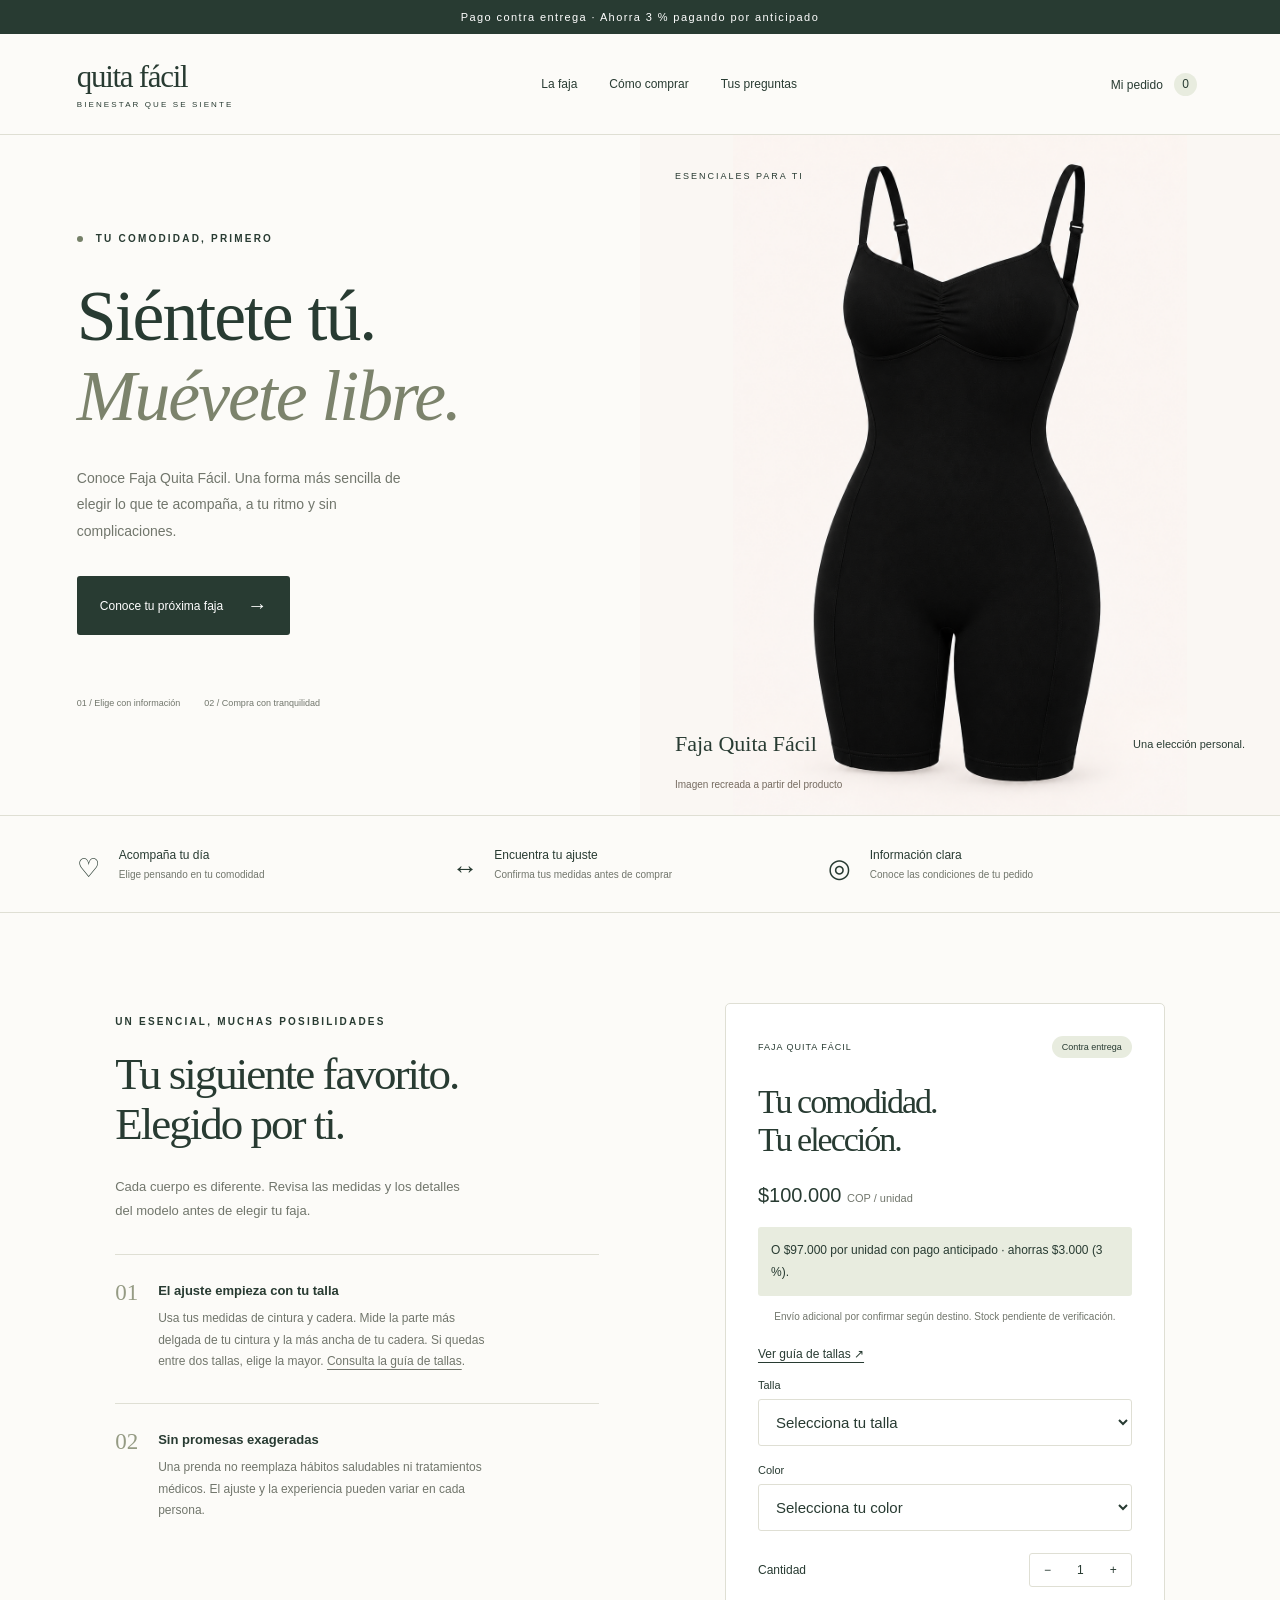
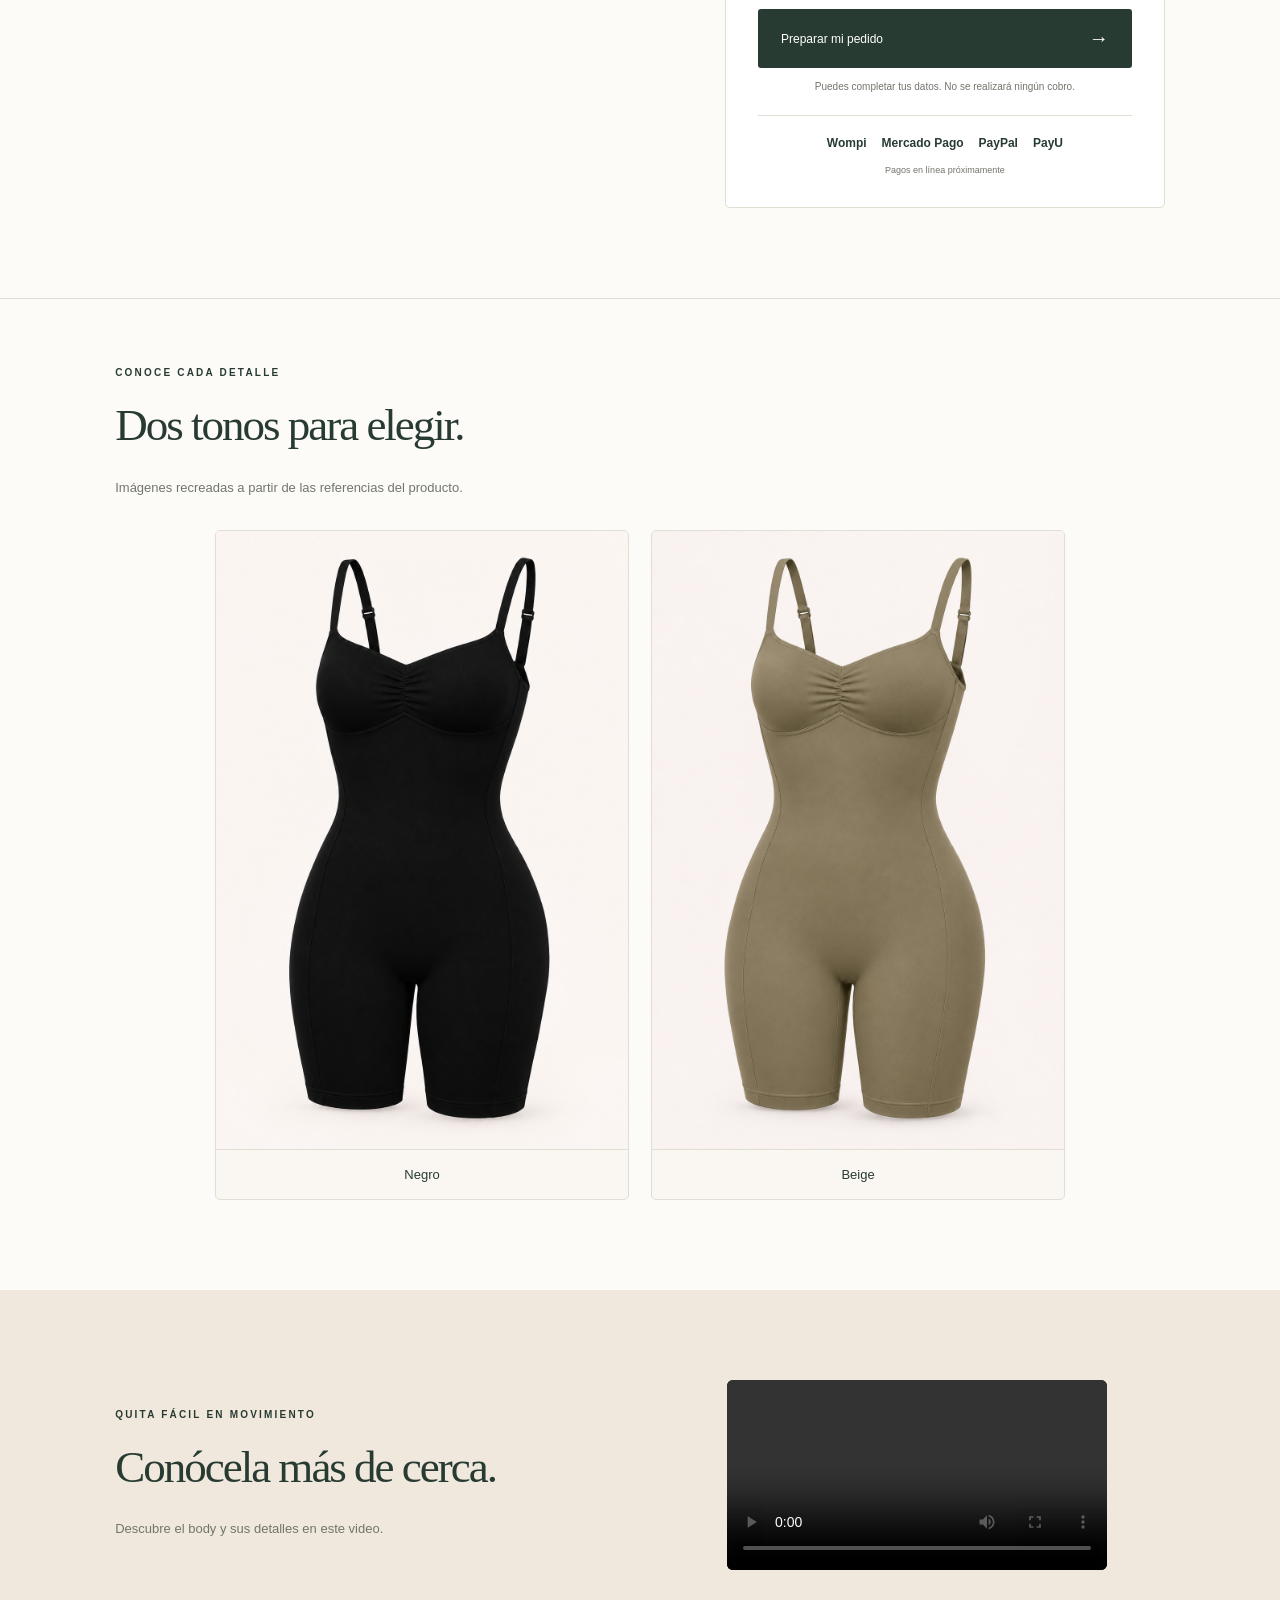
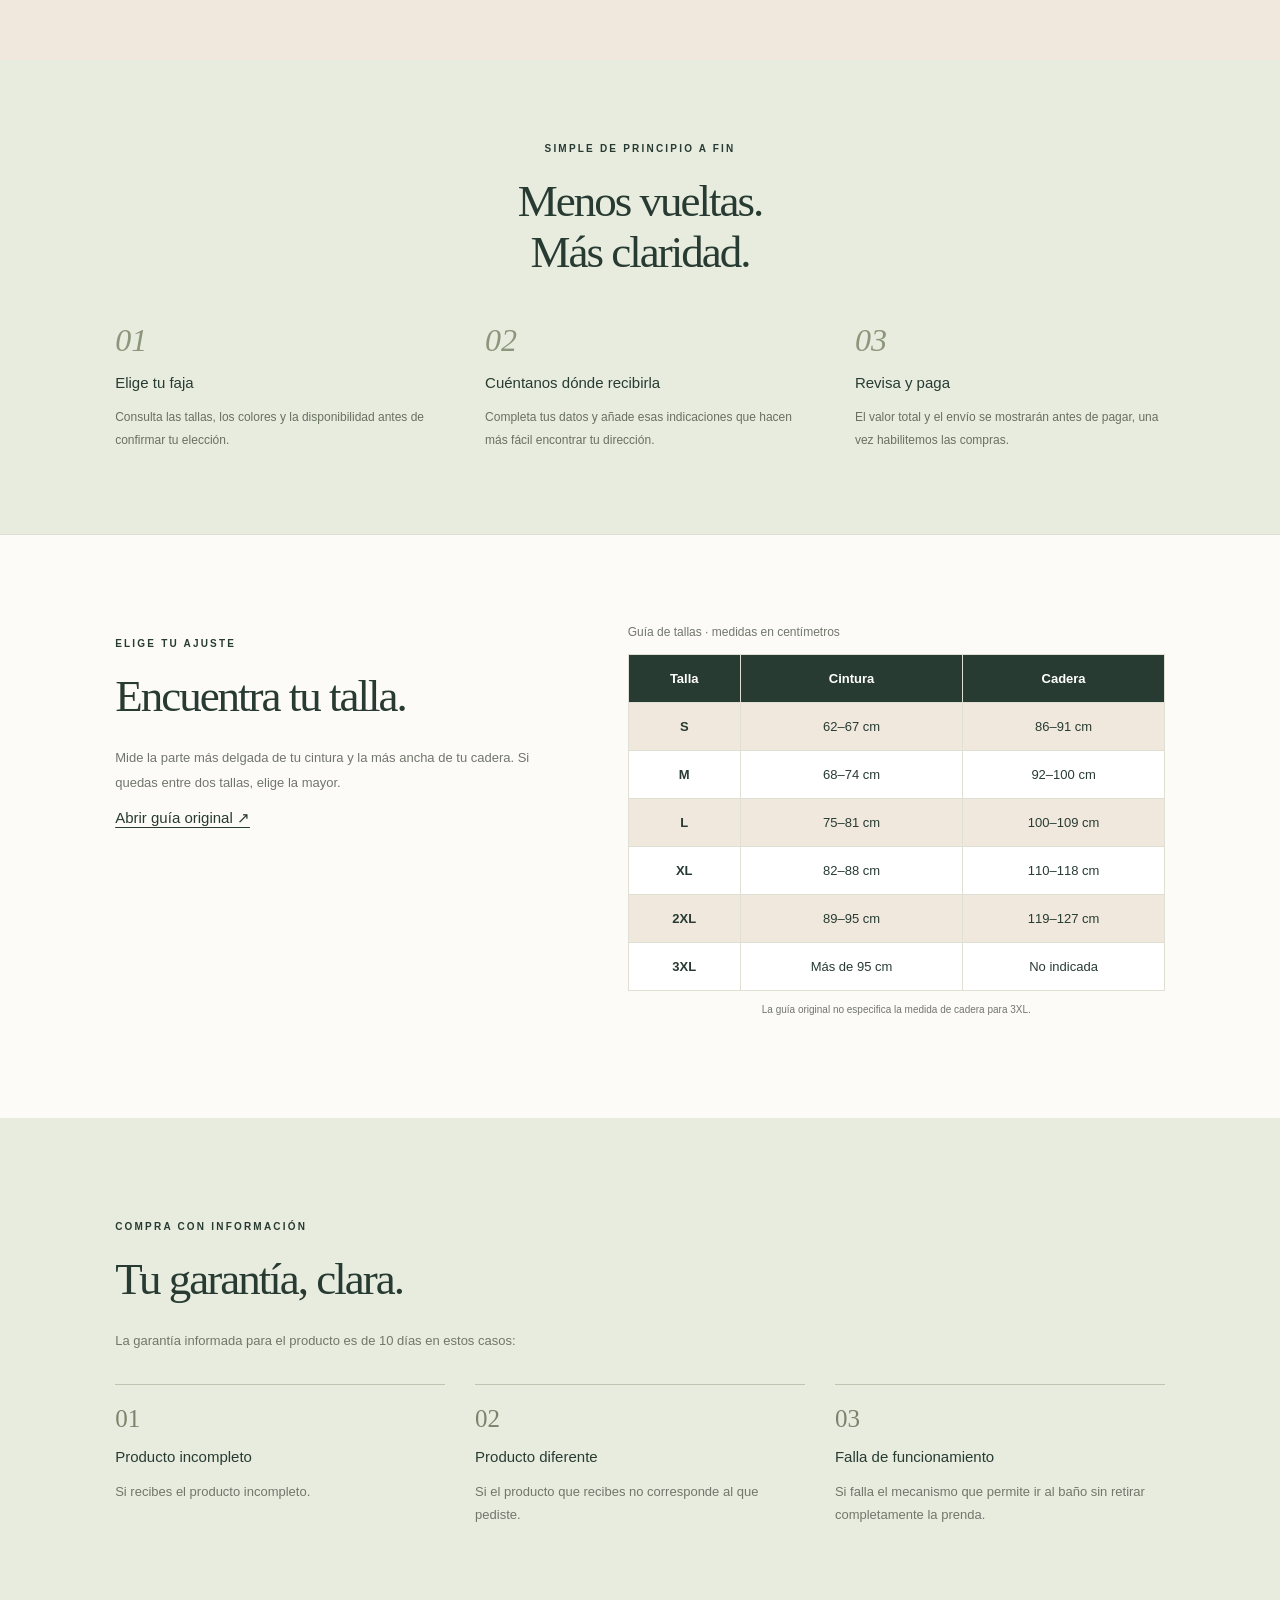
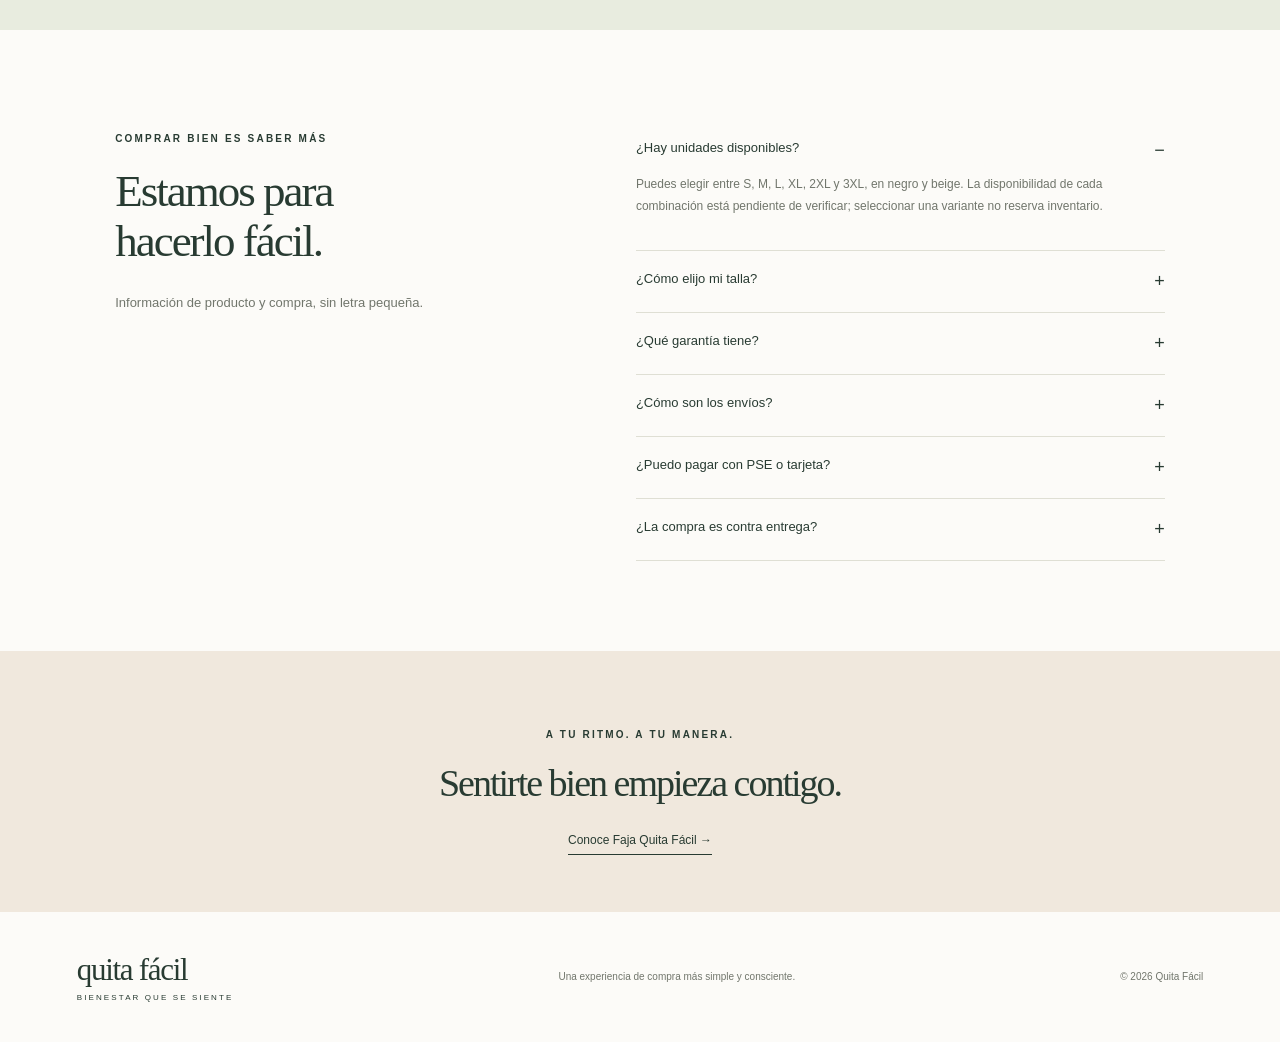
==== commit 928d6321: "Add supplied warranty information and size guide" ====
--- a/index.html
+++ b/index.html
@@ -7,11 +7,12 @@
 <main id="inicio">
 <section class="hero" id="producto"><div class="hero-copy"><p class="eyebrow"><span></span> TU COMODIDAD, PRIMERO</p><h1>Siéntete tú.<br><em>Muévete libre.</em></h1><p class="intro">Conoce Faja Quita Fácil. Una forma más sencilla de elegir lo que te acompaña, a tu ritmo y sin complicaciones.</p><a class="button dark" href="#elegir">Conoce tu próxima faja <span>&#8594;</span></a><div class="hero-notes"><span>01 / Elige con información</span><span>02 / Compra con tranquilidad</span></div></div><div class="hero-visual"><span class="visual-label">ESENCIALES PARA TI</span><img src="assets/body-negro.png" alt="Body Quita Fácil negro, imagen recreada" width="1024" height="1536"><span class="visual-bottom">Faja Quita Fácil <span>Una elección personal.</span></span><small>Imagen recreada a partir del producto</small></div></section>
 <div class="values"><p><b>♡</b> Acompaña tu día<span>Elige pensando en tu comodidad</span></p><p><b>↔</b> Encuentra tu ajuste<span>Confirma tus medidas antes de comprar</span></p><p><b>◎</b> Información clara<span>Conoce las condiciones de tu pedido</span></p></div>
-<section class="product section" id="elegir"><div><p class="eyebrow">UN ESENCIAL, MUCHAS POSIBILIDADES</p><h2>Tu siguiente favorito.<br>Elegido por ti.</h2><p class="muted">Cada cuerpo es diferente. Revisa las medidas y los detalles del modelo antes de elegir tu faja.</p><div class="detail-box"><span>01</span><div><h3>El ajuste empieza con tu talla</h3><p>Usa tus medidas de cintura y cadera. La guía del fabricante estará disponible cuando se confirme la ficha del producto.</p></div></div><div class="detail-box"><span>02</span><div><h3>Sin promesas exageradas</h3><p>Una prenda no reemplaza hábitos saludables ni tratamientos médicos. El ajuste y la experiencia pueden variar en cada persona.</p></div></div></div><article class="purchase-card"><div class="card-top"><span>FAJA QUITA FÁCIL</span><span class="pill">Contra entrega</span></div><h3>Tu comodidad.<br>Tu elección.</h3><p class="price">$100.000 <small>COP / unidad</small></p><p class="discount-note">O $97.000 por unidad con pago anticipado · ahorras $3.000 (3 %).</p><p class="micro">Envío adicional por confirmar según destino. Stock pendiente de verificación.</p><label for="size">Talla</label><select id="size" required><option value="">Selecciona tu talla</option><option>S</option><option>M</option><option>L</option><option>XL</option><option>2XL</option><option>3XL</option></select><label for="color">Color</label><select id="color" required><option value="">Selecciona tu color</option><option>Negro</option><option>Beige</option></select><div class="quantity-row"><span>Cantidad</span><div class="stepper"><button id="minus" aria-label="Disminuir cantidad">−</button><output id="quantity">1</output><button id="plus" aria-label="Aumentar cantidad">+</button></div></div><button class="button dark full" data-checkout>Preparar mi pedido <span>→</span></button><p class="micro">Puedes completar tus datos. No se realizará ningún cobro.</p><div class="payment-brands"><span>Wompi</span><span>Mercado Pago</span><span>PayPal</span><span>PayU</span><small>Pagos en línea próximamente</small></div></article></section>
+<section class="product section" id="elegir"><div><p class="eyebrow">UN ESENCIAL, MUCHAS POSIBILIDADES</p><h2>Tu siguiente favorito.<br>Elegido por ti.</h2><p class="muted">Cada cuerpo es diferente. Revisa las medidas y los detalles del modelo antes de elegir tu faja.</p><div class="detail-box"><span>01</span><div><h3>El ajuste empieza con tu talla</h3><p>Usa tus medidas de cintura y cadera. Mide la parte más delgada de tu cintura y la más ancha de tu cadera. Si quedas entre dos tallas, elige la mayor. <a class="inline-link" href="#guia-tallas">Consulta la guía de tallas</a>.</p></div></div><div class="detail-box"><span>02</span><div><h3>Sin promesas exageradas</h3><p>Una prenda no reemplaza hábitos saludables ni tratamientos médicos. El ajuste y la experiencia pueden variar en cada persona.</p></div></div></div><article class="purchase-card"><div class="card-top"><span>FAJA QUITA FÁCIL</span><span class="pill">Contra entrega</span></div><h3>Tu comodidad.<br>Tu elección.</h3><p class="price">$100.000 <small>COP / unidad</small></p><p class="discount-note">O $97.000 por unidad con pago anticipado · ahorras $3.000 (3 %).</p><p class="micro">Envío adicional por confirmar según destino. Stock pendiente de verificación.</p><a class="size-guide-link" href="#guia-tallas">Ver guía de tallas ↗</a><label for="size">Talla</label><select id="size" required><option value="">Selecciona tu talla</option><option>S</option><option>M</option><option>L</option><option>XL</option><option>2XL</option><option>3XL</option></select><label for="color">Color</label><select id="color" required><option value="">Selecciona tu color</option><option>Negro</option><option>Beige</option></select><div class="quantity-row"><span>Cantidad</span><div class="stepper"><button id="minus" aria-label="Disminuir cantidad">−</button><output id="quantity">1</output><button id="plus" aria-label="Aumentar cantidad">+</button></div></div><button class="button dark full" data-checkout>Preparar mi pedido <span>→</span></button><p class="micro">Puedes completar tus datos. No se realizará ningún cobro.</p><div class="payment-brands"><span>Wompi</span><span>Mercado Pago</span><span>PayPal</span><span>PayU</span><small>Pagos en línea próximamente</small></div></article></section>
 <section class="media-section section" id="galeria"><p class="eyebrow">CONOCE CADA DETALLE</p><h2>Dos tonos para elegir.</h2><p class="muted">Imágenes recreadas a partir de las referencias del producto.</p><div class="media-grid"><figure class="product-photo"><img src="assets/body-negro.png" alt="Body Quita Fácil Negro, imagen recreada" width="1024" height="1536" loading="lazy"><figcaption>Negro</figcaption></figure><figure class="product-photo"><img src="assets/body-beige.png" alt="Body Quita Fácil Beige, imagen recreada" width="1024" height="1536" loading="lazy"><figcaption>Beige</figcaption></figure></div></section>
 <section class="video-section section"><div><p class="eyebrow">QUITA FÁCIL EN MOVIMIENTO</p><h2>Conócela más de cerca.</h2><p class="muted">Descubre el body y sus detalles en este video.</p></div><video controls playsinline preload="metadata" aria-label="Video de presentación del body Quita Fácil"><source src="assets/avatar-reemplazo-final.mp4" type="video/mp4">Tu navegador no reproduce este video.</video></section>
 <section class="steps-section" id="como-comprar"><div class="section-heading"><p class="eyebrow">SIMPLE DE PRINCIPIO A FIN</p><h2>Menos vueltas.<br>Más claridad.</h2></div><div class="steps"><article><span>01</span><h3>Elige tu faja</h3><p>Consulta las tallas, los colores y la disponibilidad antes de confirmar tu elección.</p></article><article><span>02</span><h3>Cuéntanos dónde recibirla</h3><p>Completa tus datos y añade esas indicaciones que hacen más fácil encontrar tu dirección.</p></article><article><span>03</span><h3>Revisa y paga</h3><p>El valor total y el envío se mostrarán antes de pagar, una vez habilitemos las compras.</p></article></div></section>
-<section class="faq section" id="preguntas"><div><p class="eyebrow">COMPRAR BIEN ES SABER MÁS</p><h2>Estamos para<br>hacerlo fácil.</h2><p class="muted">Información de producto y compra, sin letra pequeña.</p></div><div class="faq-list"><details open><summary>¿Hay unidades disponibles?</summary><p>Puedes elegir entre S, M, L, XL, 2XL y 3XL, en negro y beige. La disponibilidad de cada combinación está pendiente de verificar; seleccionar una variante no reserva inventario.</p></details><details><summary>¿Cómo elijo mi talla?</summary><p>No elijas únicamente por tu talla de ropa habitual. Necesitamos confirmar la tabla de medidas del fabricante antes de recomendar una talla.</p></details><details><summary>¿Qué garantía tiene?</summary><p>Las condiciones específicas de garantía, cambios y devoluciones están por confirmar. Se publicarán antes de habilitar la venta, sin afectar los derechos legales del consumidor.</p></details><details><summary>¿Cómo son los envíos?</summary><p>La cobertura, transportadora, costo y tiempo estimado se confirmarán antes del pago. Actualmente no ofrecemos una tarifa ni una fecha de entrega confirmadas.</p></details><details><summary>¿Puedo pagar con PSE o tarjeta?</summary><p>Las opciones previstas son Wompi, Mercado Pago, PayPal y PayU. Los medios disponibles, como PSE y tarjetas, dependerán de cada pasarela y cuenta de comercio. El pago anticipado tiene un 3 % de descuento sobre el producto ($97.000 por unidad); no se aplica al envío. Las pasarelas aún no están conectadas.</p></details><details><summary>¿La compra es contra entrega?</summary><p>Sí, el precio del producto es $100.000 COP por unidad contra entrega, más el envío que corresponda. La cobertura está por confirmar. El formulario actual permite preparar y revisar tus datos; todavía no registra pedidos.</p></details></div></section>
+<section class="customer-info section" id="guia-tallas"><div><p class="eyebrow">ELIGE TU AJUSTE</p><h2>Encuentra tu talla.</h2><p class="muted">Mide la parte más delgada de tu cintura y la más ancha de tu cadera. Si quedas entre dos tallas, elige la mayor.</p><a class="inline-link" href="assets/guia-tallas.jpg" target="_blank" rel="noopener">Abrir guía original ↗</a></div><div class="size-table-wrap"><table class="size-table"><caption>Guía de tallas · medidas en centímetros</caption><thead><tr><th scope="col">Talla</th><th scope="col">Cintura</th><th scope="col">Cadera</th></tr></thead><tbody><tr><th>S</th><td>62–67 cm</td><td>86–91 cm</td></tr><tr><th>M</th><td>68–74 cm</td><td>92–100 cm</td></tr><tr><th>L</th><td>75–81 cm</td><td>100–109 cm</td></tr><tr><th>XL</th><td>82–88 cm</td><td>110–118 cm</td></tr><tr><th>2XL</th><td>89–95 cm</td><td>119–127 cm</td></tr><tr><th>3XL</th><td>Más de 95 cm</td><td>No indicada</td></tr></tbody></table><p class="micro">La guía original no especifica la medida de cadera para 3XL.</p></div></section><section class="warranty-section section" id="garantia"><p class="eyebrow">COMPRA CON INFORMACIÓN</p><h2>Tu garantía, clara.</h2><p class="muted">La garantía informada para el producto es de 10 días en estos casos:</p><div class="warranty-grid"><article><span>01</span><h3>Producto incompleto</h3><p>Si recibes el producto incompleto.</p></article><article><span>02</span><h3>Producto diferente</h3><p>Si el producto que recibes no corresponde al que pediste.</p></article><article><span>03</span><h3>Falla de funcionamiento</h3><p>Si falla el mecanismo que permite ir al baño sin retirar completamente la prenda.</p></article></div></section>
+<section class="faq section" id="preguntas"><div><p class="eyebrow">COMPRAR BIEN ES SABER MÁS</p><h2>Estamos para<br>hacerlo fácil.</h2><p class="muted">Información de producto y compra, sin letra pequeña.</p></div><div class="faq-list"><details open><summary>¿Hay unidades disponibles?</summary><p>Puedes elegir entre S, M, L, XL, 2XL y 3XL, en negro y beige. La disponibilidad de cada combinación está pendiente de verificar; seleccionar una variante no reserva inventario.</p></details><details><summary>¿Cómo elijo mi talla?</summary><p>Mide tu cintura y cadera y compáralas con nuestra <a class="inline-link" href="#guia-tallas">guía de tallas</a>. Si estás entre dos tallas, elige la mayor.</p></details><details><summary>¿Qué garantía tiene?</summary><p>La garantía informada es de 10 días por producto incompleto, producto diferente al pedido o falla del mecanismo que facilita ir al baño. Consulta los casos en la <a class="inline-link" href="#garantia">sección de garantía</a>.</p></details><details><summary>¿Cómo son los envíos?</summary><p>La cobertura, transportadora, costo y tiempo estimado se confirmarán antes del pago. Actualmente no ofrecemos una tarifa ni una fecha de entrega confirmadas.</p></details><details><summary>¿Puedo pagar con PSE o tarjeta?</summary><p>Las opciones previstas son Wompi, Mercado Pago, PayPal y PayU. Los medios disponibles, como PSE y tarjetas, dependerán de cada pasarela y cuenta de comercio. El pago anticipado tiene un 3 % de descuento sobre el producto ($97.000 por unidad); no se aplica al envío. Las pasarelas aún no están conectadas.</p></details><details><summary>¿La compra es contra entrega?</summary><p>Sí, el precio del producto es $100.000 COP por unidad contra entrega, más el envío que corresponda. La cobertura está por confirmar. El formulario actual permite preparar y revisar tus datos; todavía no registra pedidos.</p></details></div></section>
 <section class="closing"><p class="eyebrow">A TU RITMO. A TU MANERA.</p><h2>Sentirte bien empieza contigo.</h2><a href="#elegir">Conoce Faja Quita Fácil &#8594;</a></section>
 </main><footer><a class="brand" href="#inicio">quita fácil<span>BIENESTAR QUE SE SIENTE</span></a><p>Una experiencia de compra más simple y consciente.</p><span>© <span id="year"></span> Quita Fácil</span></footer>
 <dialog id="checkout" aria-labelledby="checkout-title"><div class="dialog-head"><span class="eyebrow">TU PEDIDO, PASO A PASO</span><button id="close-checkout" aria-label="Cerrar formulario">✕</button></div><h2 id="checkout-title">¿Dónde la recibes?</h2><p class="muted">Prepara tus datos de entrega. Las compras aún no están habilitadas.</p><div class="checkout-layout"><form id="delivery-form"><fieldset><legend>01 · Tus datos</legend><div class="form-grid"><label>Nombres<input name="firstName" autocomplete="given-name" required maxlength="80"></label><label>Apellidos<input name="lastName" autocomplete="family-name" required maxlength="80"></label><label>Celular colombiano<input name="phone" type="tel" autocomplete="tel-national" inputmode="tel" pattern="(\+57[ ]?)?3[0-9]{9}" placeholder="3001234567" required title="Ingresa 10 dígitos comenzando por 3, con +57 opcional."></label><label>Correo electrónico<input name="email" type="email" autocomplete="email" required maxlength="150"></label></div></fieldset><fieldset><legend>02 · Tu dirección</legend><div class="form-grid"><label>Departamento<select name="department" id="department" autocomplete="address-level1" required><option value="">Selecciona un departamento</option></select></label><label>Municipio o ciudad<input name="city" autocomplete="address-level2" required maxlength="100" placeholder="Ej. Medellín"></label><label class="wide">Dirección completa<input name="address" autocomplete="address-line1" required minlength="5" maxlength="180" placeholder="Calle, carrera, número y complemento"></label><label>Barrio o vereda<input name="neighborhood" required maxlength="100"></label><label>Tipo de inmueble<select name="property" id="property" required><option value="">Selecciona una opción</option><option>Casa</option><option>Apartamento</option><option>Oficina / local</option><option>Finca / zona rural</option><option>Otro</option></select></label><label class="wide" id="unit-label">Interior, torre, piso o apartamento <span>(opcional)</span><input name="unit" autocomplete="address-line2" maxlength="150" placeholder="Ej. Torre 2, apartamento 301"></label><label class="wide">Indicaciones para la entrega <span>(opcional)</span><textarea name="notes" rows="3" maxlength="500" placeholder="Color de la casa, portería, punto de referencia o indicaciones de acceso"></textarea></label><label>Código postal <span>(opcional)</span><input name="postalCode" autocomplete="postal-code" inputmode="numeric" pattern="[0-9]{6}" maxlength="6"></label><label>Quién recibe <span>(opcional)</span><input name="recipient" maxlength="120" placeholder="Si recibe otra persona"></label><label>Celular de quien recibe <span>(opcional)</span><input name="recipientPhone" type="tel" pattern="(\+57[ ]?)?3[0-9]{9}" placeholder="3001234567"></label></div></fieldset><fieldset><legend>03 · Método de pago</legend><div class="payment-options"><label><input type="radio" name="payment" value="cod" checked required> Contra entrega <span>$100.000 / unidad · sujeto a cobertura</span></label><label><input type="radio" name="payment" value="advance"> Pago anticipado <span>$97.000 / unidad · ahorras 3 %</span></label></div><div id="gateway-section" hidden><label for="gateway">Elige tu pasarela</label><select name="gateway" id="gateway"><option value="">Selecciona una opción</option><option>Wompi</option><option>Mercado Pago</option><option>PayPal</option><option>PayU</option></select><p class="micro">PSE y tarjetas según disponibilidad de cada pasarela. Conexiones de pago pendientes.</p></div><p class="micro">No se realizará ningún cobro ni se registrará un pedido desde este formulario.</p></fieldset><p class="privacy-note">Tus datos se usan únicamente para mostrar este resumen en tu navegador. No se envían, guardan ni crean un pedido. Al cerrar el formulario se eliminan. La política de tratamiento de datos estará disponible antes de activar compras.</p><button class="button dark full" type="submit">Revisar mis datos <span>→</span></button></form><aside class="order-summary"><p class="eyebrow">RESUMEN</p><img src="assets/body-negro.png" alt="Body Quita Fácil negro, imagen recreada" width="1024" height="1536"><h3>Faja Quita Fácil</h3><p>Cantidad: <span id="summary-quantity">1</span></p><p id="summary-variant"></p><div><span>Productos</span><b id="summary-base"></b></div><div><span>Descuento anticipado</span><b id="summary-discount"></b></div><div><span>Envío</span><b>Por confirmar</b></div><div class="total"><span>Subtotal</span><b id="summary-subtotal"></b></div><p class="micro">Total final = subtotal + envío por confirmar.</p><p class="micro">Sin cobro ni reserva de inventario.</p></aside></div><section id="review" hidden aria-live="polite"><h3>Revisa tus datos</h3><p>Este es un resumen local. Tu pedido no se ha enviado.</p><dl id="review-data"></dl><p id="review-pricing"></p><div class="notice">Este resumen no confirma una compra. Falta verificar stock y envío, habilitar el registro de pedidos y conectar las pasarelas para pagos anticipados.</div><button class="button dark full" id="edit-details" type="button">Volver a mis datos</button></section></dialog>
--- a/styles.css
+++ b/styles.css
@@ -4,3 +4,5 @@
 .hero-visual>img{width:100%;height:100%;max-height:680px;object-fit:contain}.hero-visual{background:#faf7f3}.product-photo{margin:0;overflow:hidden;border:1px solid var(--line);border-radius:5px;background:#faf7f3}.product-photo img{display:block;width:100%;height:auto;aspect-ratio:2/3;object-fit:contain}.product-photo figcaption{text-align:center;padding:17px;font-size:13px;border-top:1px solid var(--line)}@media(max-width:760px){.hero-visual>img{height:520px;max-height:none}}
 
 .media-grid{grid-template-columns:repeat(2,minmax(0,1fr));max-width:850px;margin-inline:auto}.video-section{display:grid;grid-template-columns:1fr 1fr;align-items:center;gap:60px;background:var(--cream)}.video-section video{display:block;width:100%;max-width:380px;max-height:680px;margin:auto;border-radius:6px;background:#1d221e}@media(max-width:760px){.video-section{grid-template-columns:1fr;gap:25px}.media-grid{gap:12px}.product-photo figcaption{padding:12px}}
+
+.inline-link,.size-guide-link{text-decoration:underline;text-underline-offset:4px}.size-guide-link{display:block;font-size:12px;margin-top:22px}.customer-info{display:grid;grid-template-columns:1fr 1.2fr;gap:65px;border-top:1px solid var(--line)}.size-table-wrap{overflow-x:auto}.size-table{width:100%;border-collapse:collapse;background:#fff;font-size:13px}.size-table caption{text-align:left;padding:0 0 15px;font-size:12px;color:var(--muted)}.size-table th,.size-table td{padding:16px 12px;border:1px solid var(--line);text-align:center}.size-table thead{background:var(--ink);color:white}.size-table tbody tr:nth-child(odd){background:var(--cream)}.warranty-section{background:var(--sage)}.warranty-grid{display:grid;grid-template-columns:repeat(3,1fr);gap:30px;margin-top:30px}.warranty-grid article{border-top:1px solid #bcc5b0;padding-top:20px}.warranty-grid article>span{font-family:Georgia,serif;font-size:25px;color:#7c836c}.warranty-grid h3{font-size:15px;font-weight:500}.warranty-grid p{font-size:13px;line-height:1.8;color:var(--muted)}@media(max-width:760px){.customer-info{grid-template-columns:1fr;gap:25px}.warranty-grid{grid-template-columns:1fr;gap:20px}.size-table th,.size-table td{padding:14px 8px}}
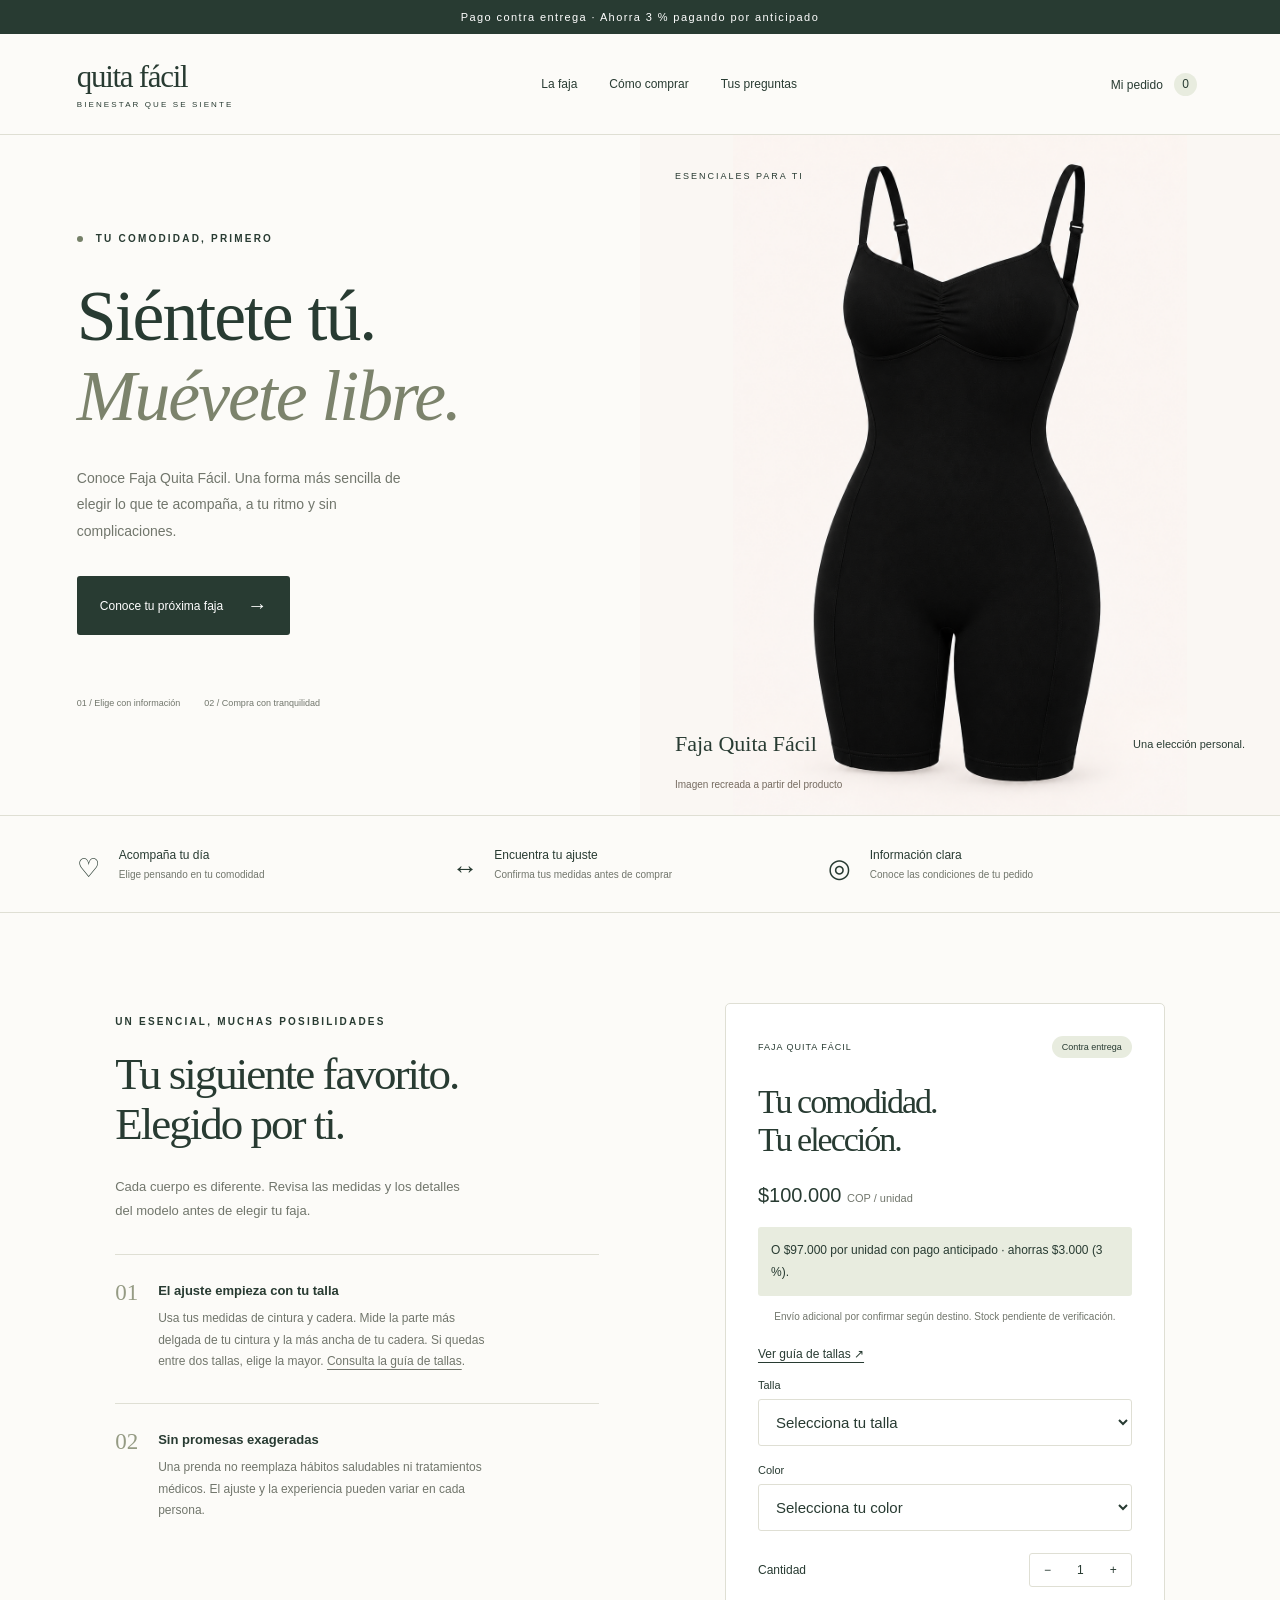
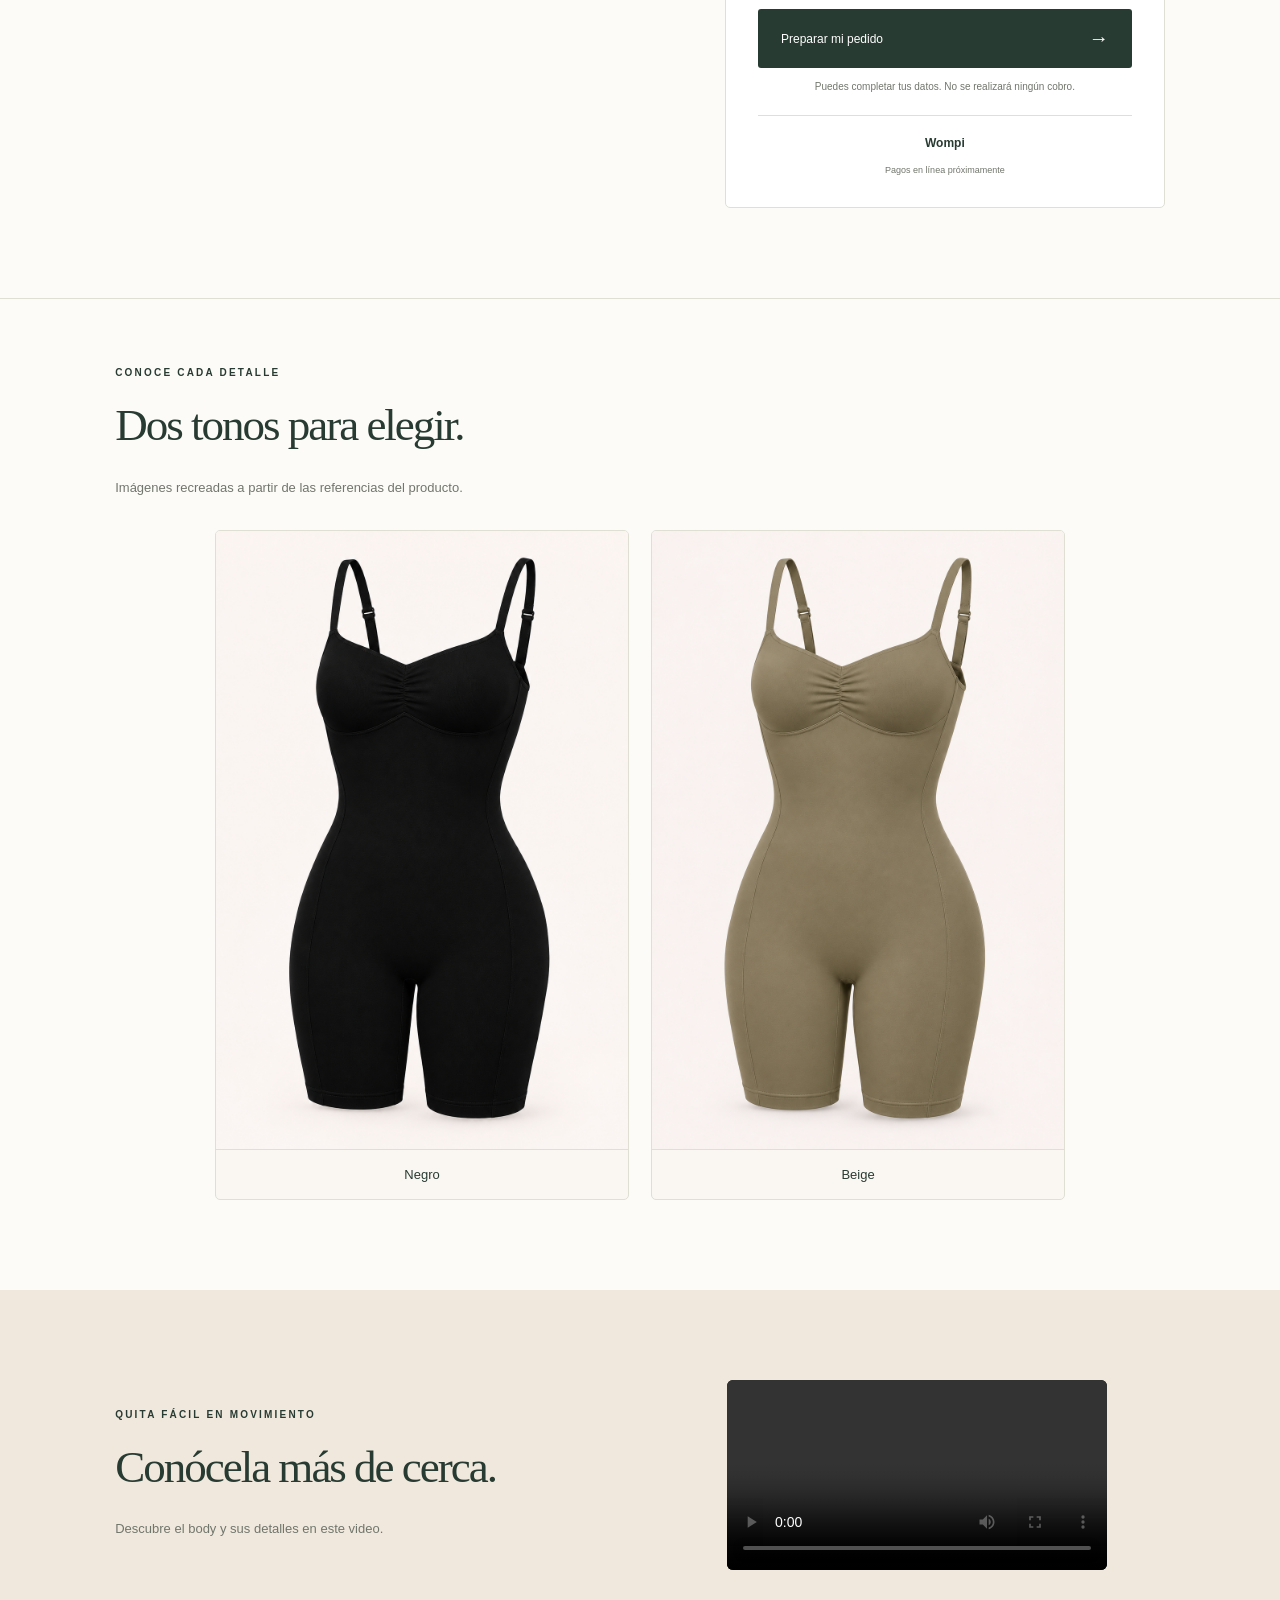
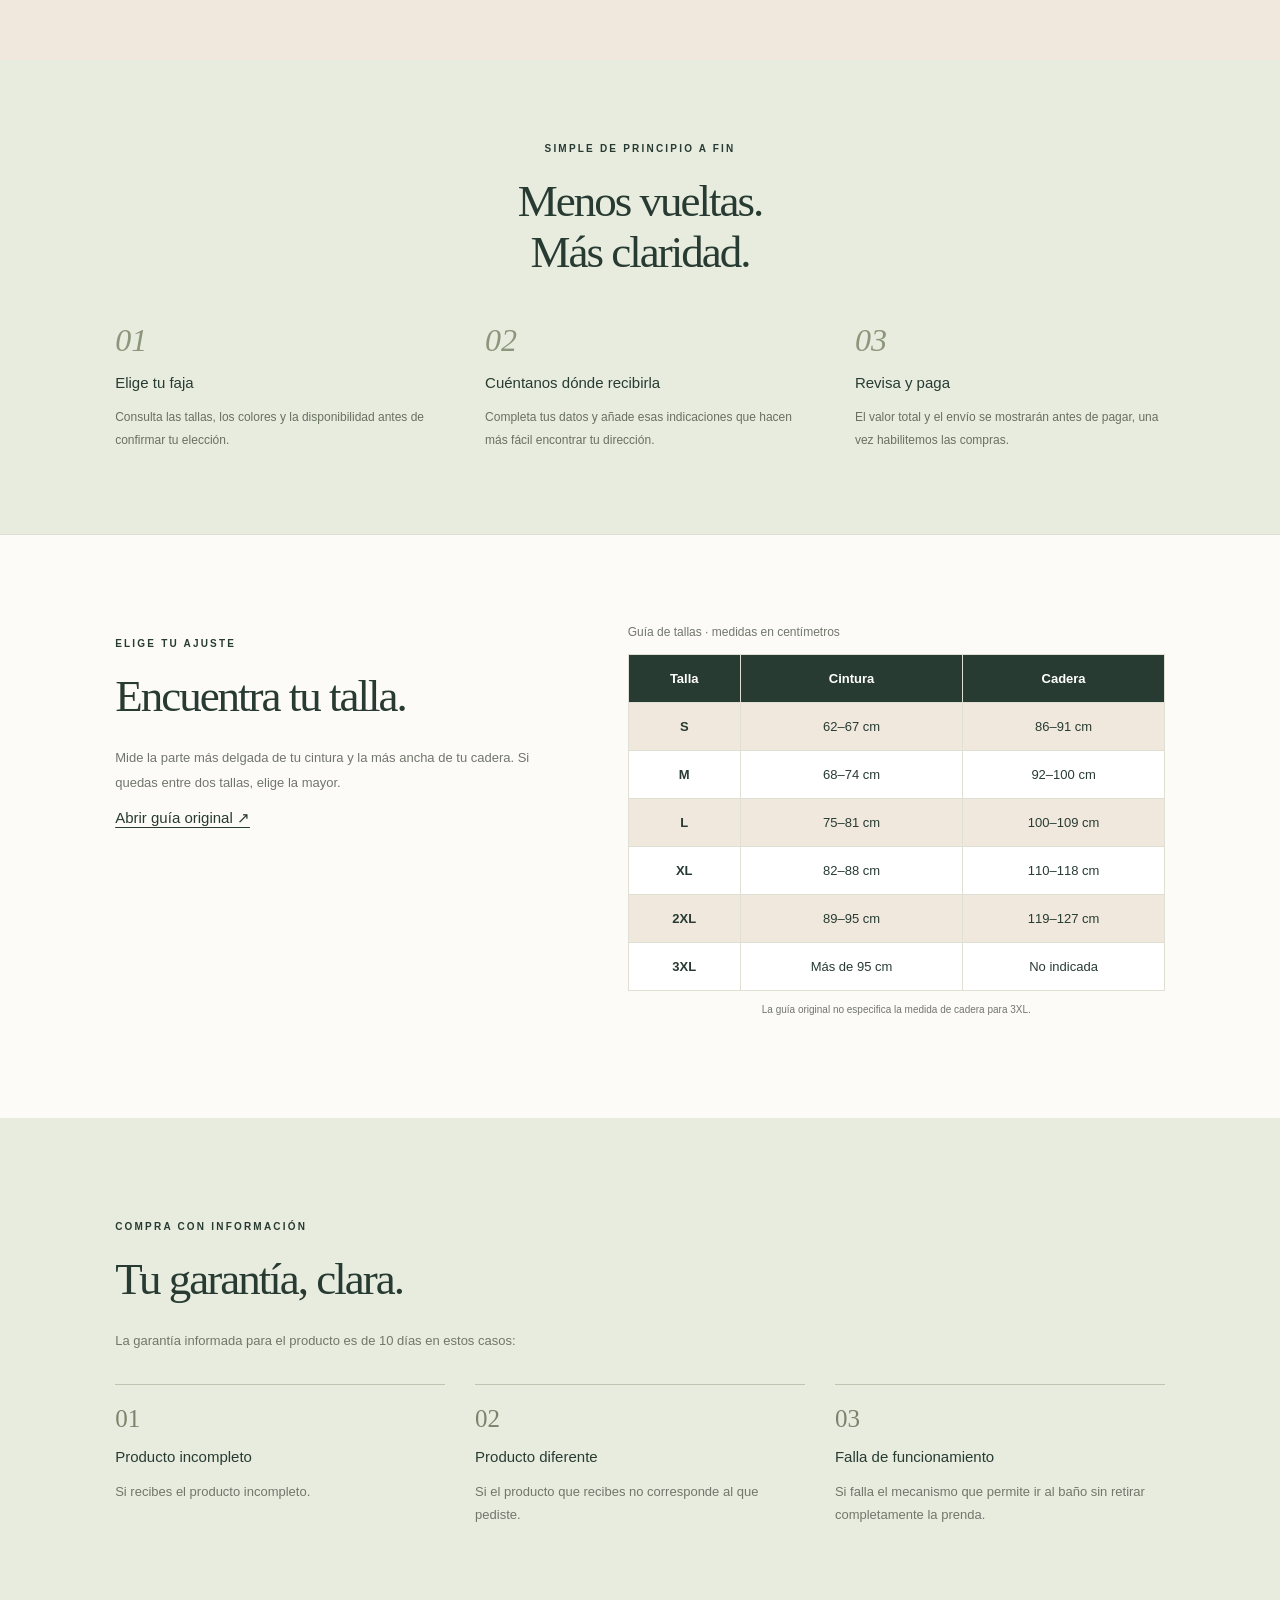
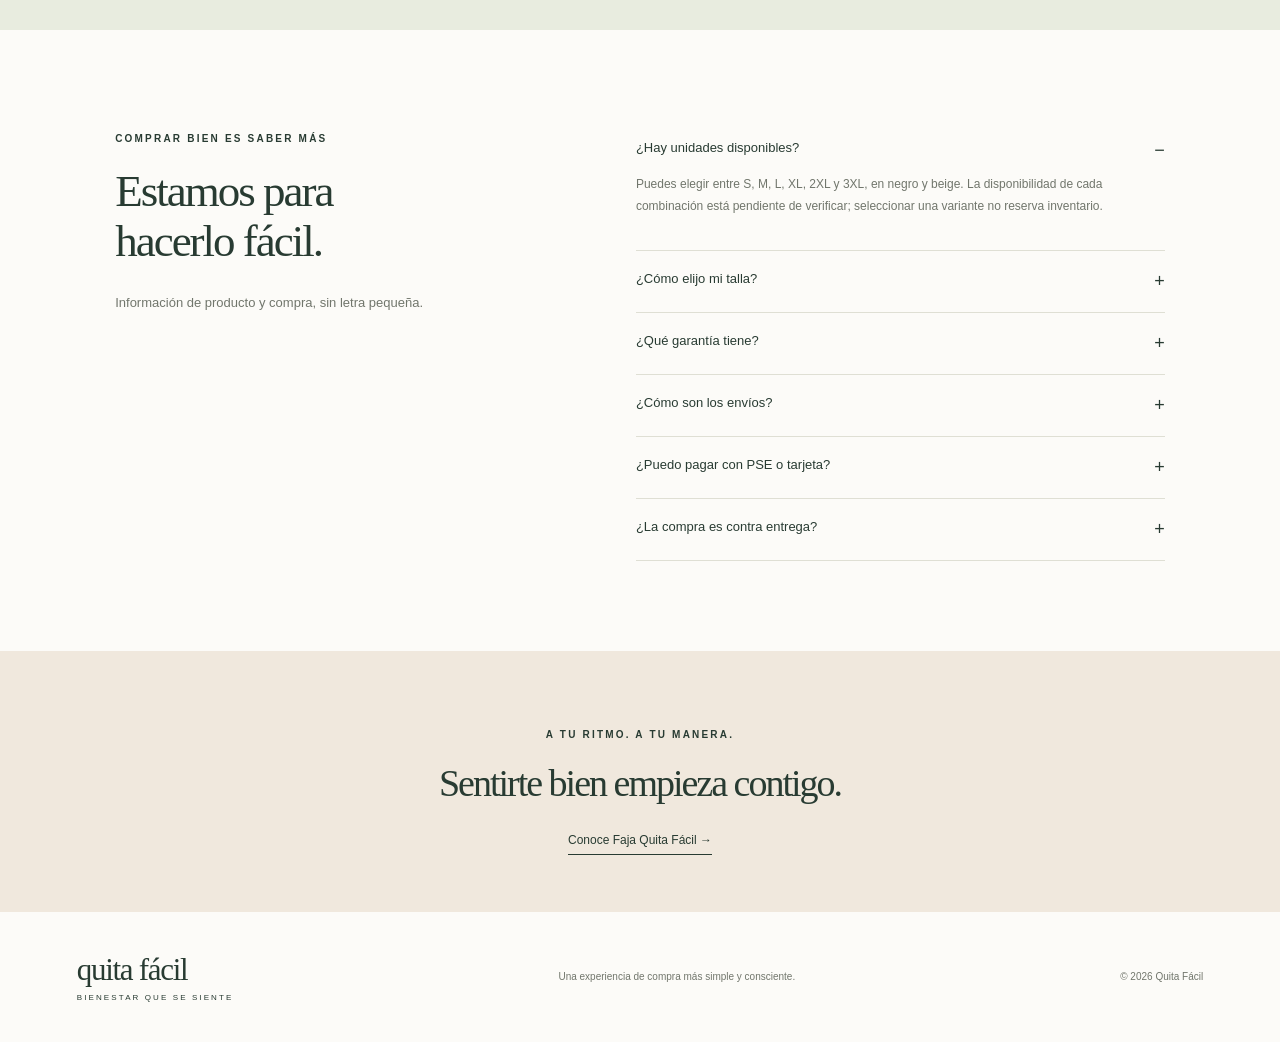
==== commit ddd49812: "Prepare isolated checkout tests and approved urban destinations" ====
--- a/index.html
+++ b/index.html
@@ -7,13 +7,13 @@
 <main id="inicio">
 <section class="hero" id="producto"><div class="hero-copy"><p class="eyebrow"><span></span> TU COMODIDAD, PRIMERO</p><h1>Siéntete tú.<br><em>Muévete libre.</em></h1><p class="intro">Conoce Faja Quita Fácil. Una forma más sencilla de elegir lo que te acompaña, a tu ritmo y sin complicaciones.</p><a class="button dark" href="#elegir">Conoce tu próxima faja <span>&#8594;</span></a><div class="hero-notes"><span>01 / Elige con información</span><span>02 / Compra con tranquilidad</span></div></div><div class="hero-visual"><span class="visual-label">ESENCIALES PARA TI</span><img src="assets/body-negro.png" alt="Body Quita Fácil negro, imagen recreada" width="1024" height="1536"><span class="visual-bottom">Faja Quita Fácil <span>Una elección personal.</span></span><small>Imagen recreada a partir del producto</small></div></section>
 <div class="values"><p><b>♡</b> Acompaña tu día<span>Elige pensando en tu comodidad</span></p><p><b>↔</b> Encuentra tu ajuste<span>Confirma tus medidas antes de comprar</span></p><p><b>◎</b> Información clara<span>Conoce las condiciones de tu pedido</span></p></div>
-<section class="product section" id="elegir"><div><p class="eyebrow">UN ESENCIAL, MUCHAS POSIBILIDADES</p><h2>Tu siguiente favorito.<br>Elegido por ti.</h2><p class="muted">Cada cuerpo es diferente. Revisa las medidas y los detalles del modelo antes de elegir tu faja.</p><div class="detail-box"><span>01</span><div><h3>El ajuste empieza con tu talla</h3><p>Usa tus medidas de cintura y cadera. Mide la parte más delgada de tu cintura y la más ancha de tu cadera. Si quedas entre dos tallas, elige la mayor. <a class="inline-link" href="#guia-tallas">Consulta la guía de tallas</a>.</p></div></div><div class="detail-box"><span>02</span><div><h3>Sin promesas exageradas</h3><p>Una prenda no reemplaza hábitos saludables ni tratamientos médicos. El ajuste y la experiencia pueden variar en cada persona.</p></div></div></div><article class="purchase-card"><div class="card-top"><span>FAJA QUITA FÁCIL</span><span class="pill">Contra entrega</span></div><h3>Tu comodidad.<br>Tu elección.</h3><p class="price">$100.000 <small>COP / unidad</small></p><p class="discount-note">O $97.000 por unidad con pago anticipado · ahorras $3.000 (3 %).</p><p class="micro">Envío adicional por confirmar según destino. Stock pendiente de verificación.</p><a class="size-guide-link" href="#guia-tallas">Ver guía de tallas ↗</a><label for="size">Talla</label><select id="size" required><option value="">Selecciona tu talla</option><option>S</option><option>M</option><option>L</option><option>XL</option><option>2XL</option><option>3XL</option></select><label for="color">Color</label><select id="color" required><option value="">Selecciona tu color</option><option>Negro</option><option>Beige</option></select><div class="quantity-row"><span>Cantidad</span><div class="stepper"><button id="minus" aria-label="Disminuir cantidad">−</button><output id="quantity">1</output><button id="plus" aria-label="Aumentar cantidad">+</button></div></div><button class="button dark full" data-checkout>Preparar mi pedido <span>→</span></button><p class="micro">Puedes completar tus datos. No se realizará ningún cobro.</p><div class="payment-brands"><span>Wompi</span><span>Mercado Pago</span><span>PayPal</span><span>PayU</span><small>Pagos en línea próximamente</small></div></article></section>
+<section class="product section" id="elegir"><div><p class="eyebrow">UN ESENCIAL, MUCHAS POSIBILIDADES</p><h2>Tu siguiente favorito.<br>Elegido por ti.</h2><p class="muted">Cada cuerpo es diferente. Revisa las medidas y los detalles del modelo antes de elegir tu faja.</p><div class="detail-box"><span>01</span><div><h3>El ajuste empieza con tu talla</h3><p>Usa tus medidas de cintura y cadera. Mide la parte más delgada de tu cintura y la más ancha de tu cadera. Si quedas entre dos tallas, elige la mayor. <a class="inline-link" href="#guia-tallas">Consulta la guía de tallas</a>.</p></div></div><div class="detail-box"><span>02</span><div><h3>Sin promesas exageradas</h3><p>Una prenda no reemplaza hábitos saludables ni tratamientos médicos. El ajuste y la experiencia pueden variar en cada persona.</p></div></div></div><article class="purchase-card"><div class="card-top"><span>FAJA QUITA FÁCIL</span><span class="pill">Contra entrega</span></div><h3>Tu comodidad.<br>Tu elección.</h3><p class="price">$100.000 <small>COP / unidad</small></p><p class="discount-note">O $97.000 por unidad con pago anticipado · ahorras $3.000 (3 %).</p><p class="micro">Envío adicional por confirmar según destino. Stock pendiente de verificación.</p><a class="size-guide-link" href="#guia-tallas">Ver guía de tallas ↗</a><label for="size">Talla</label><select id="size" required><option value="">Selecciona tu talla</option><option>S</option><option>M</option><option>L</option><option>XL</option><option>2XL</option><option>3XL</option></select><label for="color">Color</label><select id="color" required><option value="">Selecciona tu color</option><option>Negro</option><option>Beige</option></select><div class="quantity-row"><span>Cantidad</span><div class="stepper"><button id="minus" aria-label="Disminuir cantidad">−</button><output id="quantity">1</output><button id="plus" aria-label="Aumentar cantidad">+</button></div></div><button class="button dark full" data-checkout>Preparar mi pedido <span>→</span></button><p class="micro">Puedes completar tus datos. No se realizará ningún cobro.</p><div class="payment-brands"><span>Wompi</span><small>Pagos en línea próximamente</small></div></article></section>
 <section class="media-section section" id="galeria"><p class="eyebrow">CONOCE CADA DETALLE</p><h2>Dos tonos para elegir.</h2><p class="muted">Imágenes recreadas a partir de las referencias del producto.</p><div class="media-grid"><figure class="product-photo"><img src="assets/body-negro.png" alt="Body Quita Fácil Negro, imagen recreada" width="1024" height="1536" loading="lazy"><figcaption>Negro</figcaption></figure><figure class="product-photo"><img src="assets/body-beige.png" alt="Body Quita Fácil Beige, imagen recreada" width="1024" height="1536" loading="lazy"><figcaption>Beige</figcaption></figure></div></section>
 <section class="video-section section"><div><p class="eyebrow">QUITA FÁCIL EN MOVIMIENTO</p><h2>Conócela más de cerca.</h2><p class="muted">Descubre el body y sus detalles en este video.</p></div><video controls playsinline preload="metadata" aria-label="Video de presentación del body Quita Fácil"><source src="assets/avatar-reemplazo-final.mp4" type="video/mp4">Tu navegador no reproduce este video.</video></section>
 <section class="steps-section" id="como-comprar"><div class="section-heading"><p class="eyebrow">SIMPLE DE PRINCIPIO A FIN</p><h2>Menos vueltas.<br>Más claridad.</h2></div><div class="steps"><article><span>01</span><h3>Elige tu faja</h3><p>Consulta las tallas, los colores y la disponibilidad antes de confirmar tu elección.</p></article><article><span>02</span><h3>Cuéntanos dónde recibirla</h3><p>Completa tus datos y añade esas indicaciones que hacen más fácil encontrar tu dirección.</p></article><article><span>03</span><h3>Revisa y paga</h3><p>El valor total y el envío se mostrarán antes de pagar, una vez habilitemos las compras.</p></article></div></section>
 <section class="customer-info section" id="guia-tallas"><div><p class="eyebrow">ELIGE TU AJUSTE</p><h2>Encuentra tu talla.</h2><p class="muted">Mide la parte más delgada de tu cintura y la más ancha de tu cadera. Si quedas entre dos tallas, elige la mayor.</p><a class="inline-link" href="assets/guia-tallas.jpg" target="_blank" rel="noopener">Abrir guía original ↗</a></div><div class="size-table-wrap"><table class="size-table"><caption>Guía de tallas · medidas en centímetros</caption><thead><tr><th scope="col">Talla</th><th scope="col">Cintura</th><th scope="col">Cadera</th></tr></thead><tbody><tr><th>S</th><td>62–67 cm</td><td>86–91 cm</td></tr><tr><th>M</th><td>68–74 cm</td><td>92–100 cm</td></tr><tr><th>L</th><td>75–81 cm</td><td>100–109 cm</td></tr><tr><th>XL</th><td>82–88 cm</td><td>110–118 cm</td></tr><tr><th>2XL</th><td>89–95 cm</td><td>119–127 cm</td></tr><tr><th>3XL</th><td>Más de 95 cm</td><td>No indicada</td></tr></tbody></table><p class="micro">La guía original no especifica la medida de cadera para 3XL.</p></div></section><section class="warranty-section section" id="garantia"><p class="eyebrow">COMPRA CON INFORMACIÓN</p><h2>Tu garantía, clara.</h2><p class="muted">La garantía informada para el producto es de 10 días en estos casos:</p><div class="warranty-grid"><article><span>01</span><h3>Producto incompleto</h3><p>Si recibes el producto incompleto.</p></article><article><span>02</span><h3>Producto diferente</h3><p>Si el producto que recibes no corresponde al que pediste.</p></article><article><span>03</span><h3>Falla de funcionamiento</h3><p>Si falla el mecanismo que permite ir al baño sin retirar completamente la prenda.</p></article></div></section>
-<section class="faq section" id="preguntas"><div><p class="eyebrow">COMPRAR BIEN ES SABER MÁS</p><h2>Estamos para<br>hacerlo fácil.</h2><p class="muted">Información de producto y compra, sin letra pequeña.</p></div><div class="faq-list"><details open><summary>¿Hay unidades disponibles?</summary><p>Puedes elegir entre S, M, L, XL, 2XL y 3XL, en negro y beige. La disponibilidad de cada combinación está pendiente de verificar; seleccionar una variante no reserva inventario.</p></details><details><summary>¿Cómo elijo mi talla?</summary><p>Mide tu cintura y cadera y compáralas con nuestra <a class="inline-link" href="#guia-tallas">guía de tallas</a>. Si estás entre dos tallas, elige la mayor.</p></details><details><summary>¿Qué garantía tiene?</summary><p>La garantía informada es de 10 días por producto incompleto, producto diferente al pedido o falla del mecanismo que facilita ir al baño. Consulta los casos en la <a class="inline-link" href="#garantia">sección de garantía</a>.</p></details><details><summary>¿Cómo son los envíos?</summary><p>La cobertura, transportadora, costo y tiempo estimado se confirmarán antes del pago. Actualmente no ofrecemos una tarifa ni una fecha de entrega confirmadas.</p></details><details><summary>¿Puedo pagar con PSE o tarjeta?</summary><p>Las opciones previstas son Wompi, Mercado Pago, PayPal y PayU. Los medios disponibles, como PSE y tarjetas, dependerán de cada pasarela y cuenta de comercio. El pago anticipado tiene un 3 % de descuento sobre el producto ($97.000 por unidad); no se aplica al envío. Las pasarelas aún no están conectadas.</p></details><details><summary>¿La compra es contra entrega?</summary><p>Sí, el precio del producto es $100.000 COP por unidad contra entrega, más el envío que corresponda. La cobertura está por confirmar. El formulario actual permite preparar y revisar tus datos; todavía no registra pedidos.</p></details></div></section>
+<section class="faq section" id="preguntas"><div><p class="eyebrow">COMPRAR BIEN ES SABER MÁS</p><h2>Estamos para<br>hacerlo fácil.</h2><p class="muted">Información de producto y compra, sin letra pequeña.</p></div><div class="faq-list"><details open><summary>¿Hay unidades disponibles?</summary><p>Puedes elegir entre S, M, L, XL, 2XL y 3XL, en negro y beige. La disponibilidad de cada combinación está pendiente de verificar; seleccionar una variante no reserva inventario.</p></details><details><summary>¿Cómo elijo mi talla?</summary><p>Mide tu cintura y cadera y compáralas con nuestra <a class="inline-link" href="#guia-tallas">guía de tallas</a>. Si estás entre dos tallas, elige la mayor.</p></details><details><summary>¿Qué garantía tiene?</summary><p>La garantía informada es de 10 días por producto incompleto, producto diferente al pedido o falla del mecanismo que facilita ir al baño. Consulta los casos en la <a class="inline-link" href="#garantia">sección de garantía</a>.</p></details><details><summary>¿Cómo son los envíos?</summary><p>La cobertura, transportadora, costo y tiempo estimado se confirmarán antes del pago. Actualmente no ofrecemos una tarifa ni una fecha de entrega confirmadas.</p></details><details><summary>¿Puedo pagar con PSE o tarjeta?</summary><p>Estamos preparando el pago con Wompi. Los medios disponibles, como PSE y tarjetas, dependerán de los habilitados en nuestro comercio. El pago anticipado tiene un 3 % de descuento sobre el producto ($97.000 por unidad); no se aplica al envío. Las compras siguen desactivadas mientras completamos las pruebas.</p></details><details><summary>¿La compra es contra entrega?</summary><p>Sí, el precio del producto es $100.000 COP por unidad contra entrega, más el envío que corresponda. La cobertura está por confirmar. El formulario actual permite preparar y revisar tus datos; todavía no registra pedidos.</p></details></div></section>
 <section class="closing"><p class="eyebrow">A TU RITMO. A TU MANERA.</p><h2>Sentirte bien empieza contigo.</h2><a href="#elegir">Conoce Faja Quita Fácil &#8594;</a></section>
 </main><footer><a class="brand" href="#inicio">quita fácil<span>BIENESTAR QUE SE SIENTE</span></a><p>Una experiencia de compra más simple y consciente.</p><span>© <span id="year"></span> Quita Fácil</span></footer>
-<dialog id="checkout" aria-labelledby="checkout-title"><div class="dialog-head"><span class="eyebrow">TU PEDIDO, PASO A PASO</span><button id="close-checkout" aria-label="Cerrar formulario">✕</button></div><h2 id="checkout-title">¿Dónde la recibes?</h2><p class="muted">Prepara tus datos de entrega. Las compras aún no están habilitadas.</p><div class="checkout-layout"><form id="delivery-form"><fieldset><legend>01 · Tus datos</legend><div class="form-grid"><label>Nombres<input name="firstName" autocomplete="given-name" required maxlength="80"></label><label>Apellidos<input name="lastName" autocomplete="family-name" required maxlength="80"></label><label>Celular colombiano<input name="phone" type="tel" autocomplete="tel-national" inputmode="tel" pattern="(\+57[ ]?)?3[0-9]{9}" placeholder="3001234567" required title="Ingresa 10 dígitos comenzando por 3, con +57 opcional."></label><label>Correo electrónico<input name="email" type="email" autocomplete="email" required maxlength="150"></label></div></fieldset><fieldset><legend>02 · Tu dirección</legend><div class="form-grid"><label>Departamento<select name="department" id="department" autocomplete="address-level1" required><option value="">Selecciona un departamento</option></select></label><label>Municipio o ciudad<input name="city" autocomplete="address-level2" required maxlength="100" placeholder="Ej. Medellín"></label><label class="wide">Dirección completa<input name="address" autocomplete="address-line1" required minlength="5" maxlength="180" placeholder="Calle, carrera, número y complemento"></label><label>Barrio o vereda<input name="neighborhood" required maxlength="100"></label><label>Tipo de inmueble<select name="property" id="property" required><option value="">Selecciona una opción</option><option>Casa</option><option>Apartamento</option><option>Oficina / local</option><option>Finca / zona rural</option><option>Otro</option></select></label><label class="wide" id="unit-label">Interior, torre, piso o apartamento <span>(opcional)</span><input name="unit" autocomplete="address-line2" maxlength="150" placeholder="Ej. Torre 2, apartamento 301"></label><label class="wide">Indicaciones para la entrega <span>(opcional)</span><textarea name="notes" rows="3" maxlength="500" placeholder="Color de la casa, portería, punto de referencia o indicaciones de acceso"></textarea></label><label>Código postal <span>(opcional)</span><input name="postalCode" autocomplete="postal-code" inputmode="numeric" pattern="[0-9]{6}" maxlength="6"></label><label>Quién recibe <span>(opcional)</span><input name="recipient" maxlength="120" placeholder="Si recibe otra persona"></label><label>Celular de quien recibe <span>(opcional)</span><input name="recipientPhone" type="tel" pattern="(\+57[ ]?)?3[0-9]{9}" placeholder="3001234567"></label></div></fieldset><fieldset><legend>03 · Método de pago</legend><div class="payment-options"><label><input type="radio" name="payment" value="cod" checked required> Contra entrega <span>$100.000 / unidad · sujeto a cobertura</span></label><label><input type="radio" name="payment" value="advance"> Pago anticipado <span>$97.000 / unidad · ahorras 3 %</span></label></div><div id="gateway-section" hidden><label for="gateway">Elige tu pasarela</label><select name="gateway" id="gateway"><option value="">Selecciona una opción</option><option>Wompi</option><option>Mercado Pago</option><option>PayPal</option><option>PayU</option></select><p class="micro">PSE y tarjetas según disponibilidad de cada pasarela. Conexiones de pago pendientes.</p></div><p class="micro">No se realizará ningún cobro ni se registrará un pedido desde este formulario.</p></fieldset><p class="privacy-note">Tus datos se usan únicamente para mostrar este resumen en tu navegador. No se envían, guardan ni crean un pedido. Al cerrar el formulario se eliminan. La política de tratamiento de datos estará disponible antes de activar compras.</p><button class="button dark full" type="submit">Revisar mis datos <span>→</span></button></form><aside class="order-summary"><p class="eyebrow">RESUMEN</p><img src="assets/body-negro.png" alt="Body Quita Fácil negro, imagen recreada" width="1024" height="1536"><h3>Faja Quita Fácil</h3><p>Cantidad: <span id="summary-quantity">1</span></p><p id="summary-variant"></p><div><span>Productos</span><b id="summary-base"></b></div><div><span>Descuento anticipado</span><b id="summary-discount"></b></div><div><span>Envío</span><b>Por confirmar</b></div><div class="total"><span>Subtotal</span><b id="summary-subtotal"></b></div><p class="micro">Total final = subtotal + envío por confirmar.</p><p class="micro">Sin cobro ni reserva de inventario.</p></aside></div><section id="review" hidden aria-live="polite"><h3>Revisa tus datos</h3><p>Este es un resumen local. Tu pedido no se ha enviado.</p><dl id="review-data"></dl><p id="review-pricing"></p><div class="notice">Este resumen no confirma una compra. Falta verificar stock y envío, habilitar el registro de pedidos y conectar las pasarelas para pagos anticipados.</div><button class="button dark full" id="edit-details" type="button">Volver a mis datos</button></section></dialog>
+<dialog id="checkout" aria-labelledby="checkout-title"><div class="dialog-head"><span class="eyebrow">TU PEDIDO, PASO A PASO</span><button id="close-checkout" aria-label="Cerrar formulario">✕</button></div><h2 id="checkout-title">¿Dónde la recibes?</h2><p class="muted">Prepara tus datos de entrega. Las compras aún no están habilitadas.</p><div class="checkout-layout"><form id="delivery-form"><fieldset><legend>01 · Tus datos</legend><div class="form-grid"><label>Nombres<input name="firstName" autocomplete="given-name" required maxlength="80"></label><label>Apellidos<input name="lastName" autocomplete="family-name" required maxlength="80"></label><label>Celular colombiano<input name="phone" type="tel" autocomplete="tel-national" inputmode="tel" pattern="(\+57[ ]?)?3[0-9]{9}" placeholder="3001234567" required title="Ingresa 10 dígitos comenzando por 3, con +57 opcional."></label><label>Correo electrónico<input name="email" type="email" autocomplete="email" required maxlength="150"></label></div></fieldset><fieldset><legend>02 · Tu dirección</legend><div class="form-grid"><label>Departamento<select name="department" id="department" autocomplete="address-level1" required><option value="">Selecciona un departamento</option></select></label><label>Municipio o ciudad<input name="city" autocomplete="address-level2" required maxlength="100" placeholder="Ej. Medellín"></label><label class="wide">Dirección completa<input name="address" autocomplete="address-line1" required minlength="5" maxlength="180" placeholder="Calle, carrera, número y complemento"></label><label>Barrio o vereda<input name="neighborhood" required maxlength="100"></label><label>Tipo de inmueble<select name="property" id="property" required><option value="">Selecciona una opción</option><option>Casa</option><option>Apartamento</option><option>Oficina / local</option><option>Finca / zona rural</option><option>Otro</option></select></label><label class="wide" id="unit-label">Interior, torre, piso o apartamento <span>(opcional)</span><input name="unit" autocomplete="address-line2" maxlength="150" placeholder="Ej. Torre 2, apartamento 301"></label><label class="wide">Indicaciones para la entrega <span>(opcional)</span><textarea name="notes" rows="3" maxlength="500" placeholder="Color de la casa, portería, punto de referencia o indicaciones de acceso"></textarea></label><label>Código postal <span>(opcional)</span><input name="postalCode" autocomplete="postal-code" inputmode="numeric" pattern="[0-9]{6}" maxlength="6"></label><label>Quién recibe <span>(opcional)</span><input name="recipient" maxlength="120" placeholder="Si recibe otra persona"></label><label>Celular de quien recibe <span>(opcional)</span><input name="recipientPhone" type="tel" pattern="(\+57[ ]?)?3[0-9]{9}" placeholder="3001234567"></label></div></fieldset><fieldset><legend>03 · Método de pago</legend><div class="payment-options"><label><input type="radio" name="payment" value="cod" checked required> Contra entrega <span>$100.000 / unidad · sujeto a cobertura</span></label><label><input type="radio" name="payment" value="advance"> Pago anticipado <span>$97.000 / unidad · ahorras 3 %</span></label></div><div id="gateway-section" hidden><label for="gateway">Pago seguro con</label><select name="gateway" id="gateway"><option selected>Wompi</option></select><p class="micro">PSE y tarjetas según disponibilidad de cada pasarela. Conexiones de pago pendientes.</p></div><p class="micro">No se realizará ningún cobro ni se registrará un pedido desde este formulario.</p></fieldset><p class="privacy-note">Tus datos se usan únicamente para mostrar este resumen en tu navegador. No se envían, guardan ni crean un pedido. Al cerrar el formulario se eliminan. La política de tratamiento de datos estará disponible antes de activar compras.</p><button class="button dark full" type="submit">Revisar mis datos <span>→</span></button></form><aside class="order-summary"><p class="eyebrow">RESUMEN</p><img src="assets/body-negro.png" alt="Body Quita Fácil negro, imagen recreada" width="1024" height="1536"><h3>Faja Quita Fácil</h3><p>Cantidad: <span id="summary-quantity">1</span></p><p id="summary-variant"></p><div><span>Productos</span><b id="summary-base"></b></div><div><span>Descuento anticipado</span><b id="summary-discount"></b></div><div><span>Envío</span><b>Por confirmar</b></div><div class="total"><span>Subtotal</span><b id="summary-subtotal"></b></div><p class="micro">Total final = subtotal + envío por confirmar.</p><p class="micro">Sin cobro ni reserva de inventario.</p></aside></div><section id="review" hidden aria-live="polite"><h3>Revisa tus datos</h3><p>Este es un resumen local. Tu pedido no se ha enviado.</p><dl id="review-data"></dl><p id="review-pricing"></p><div class="notice">Este resumen no confirma una compra. Falta verificar stock y envío, habilitar el registro de pedidos y conectar las pasarelas para pagos anticipados.</div><button class="button dark full" id="edit-details" type="button">Volver a mis datos</button></section></dialog>
 </body></html>
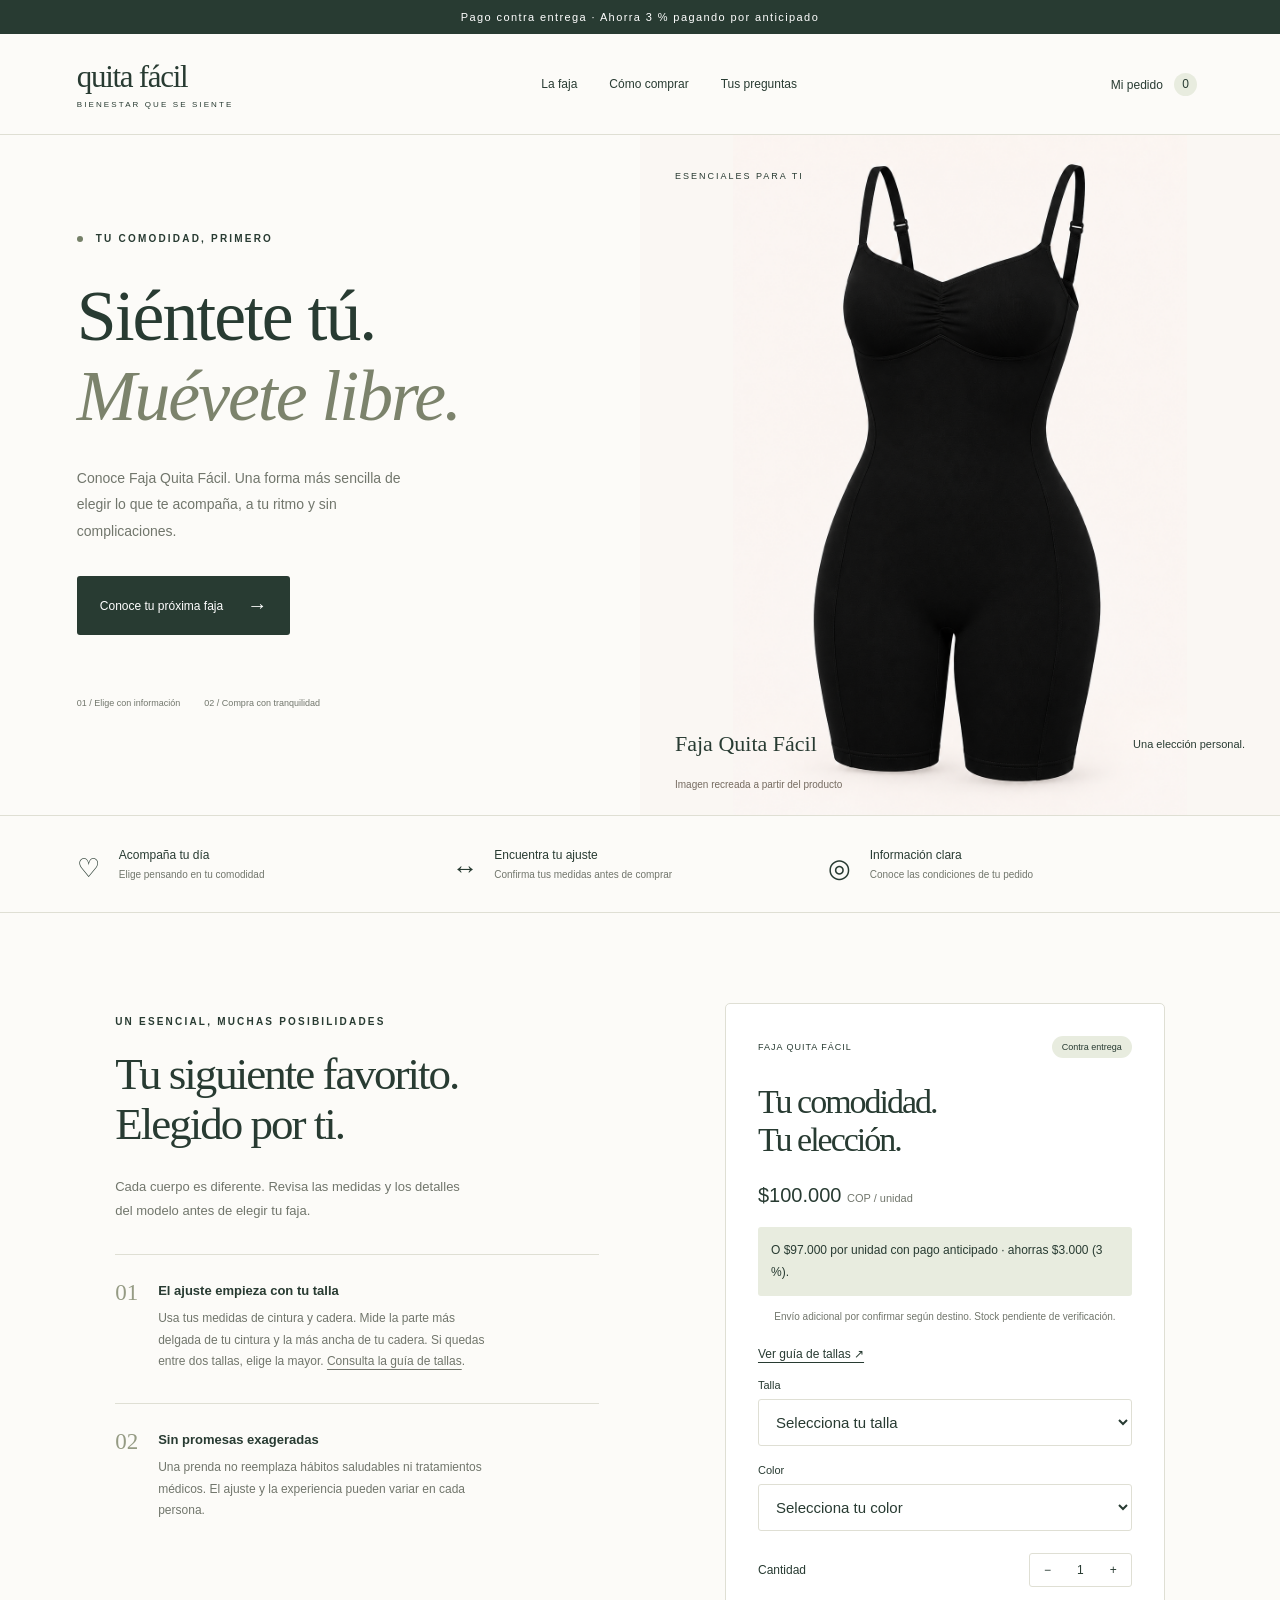
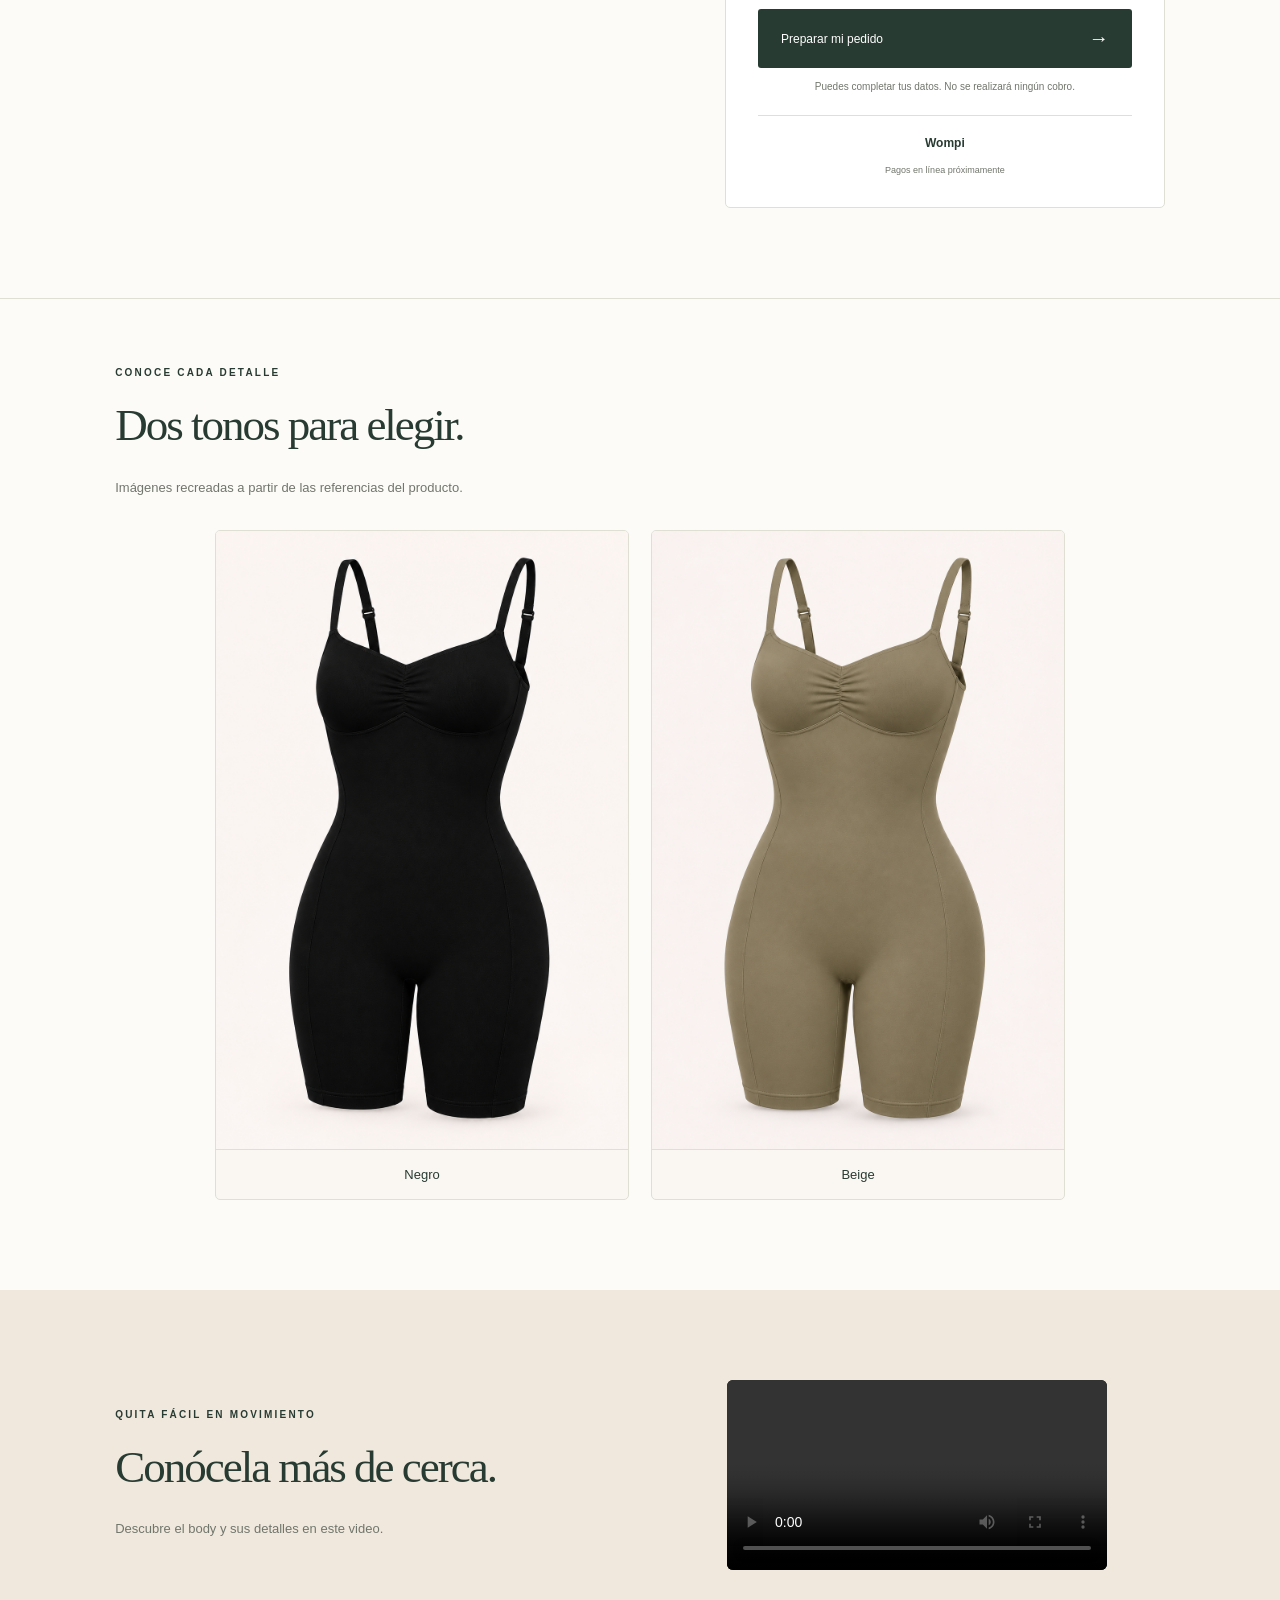
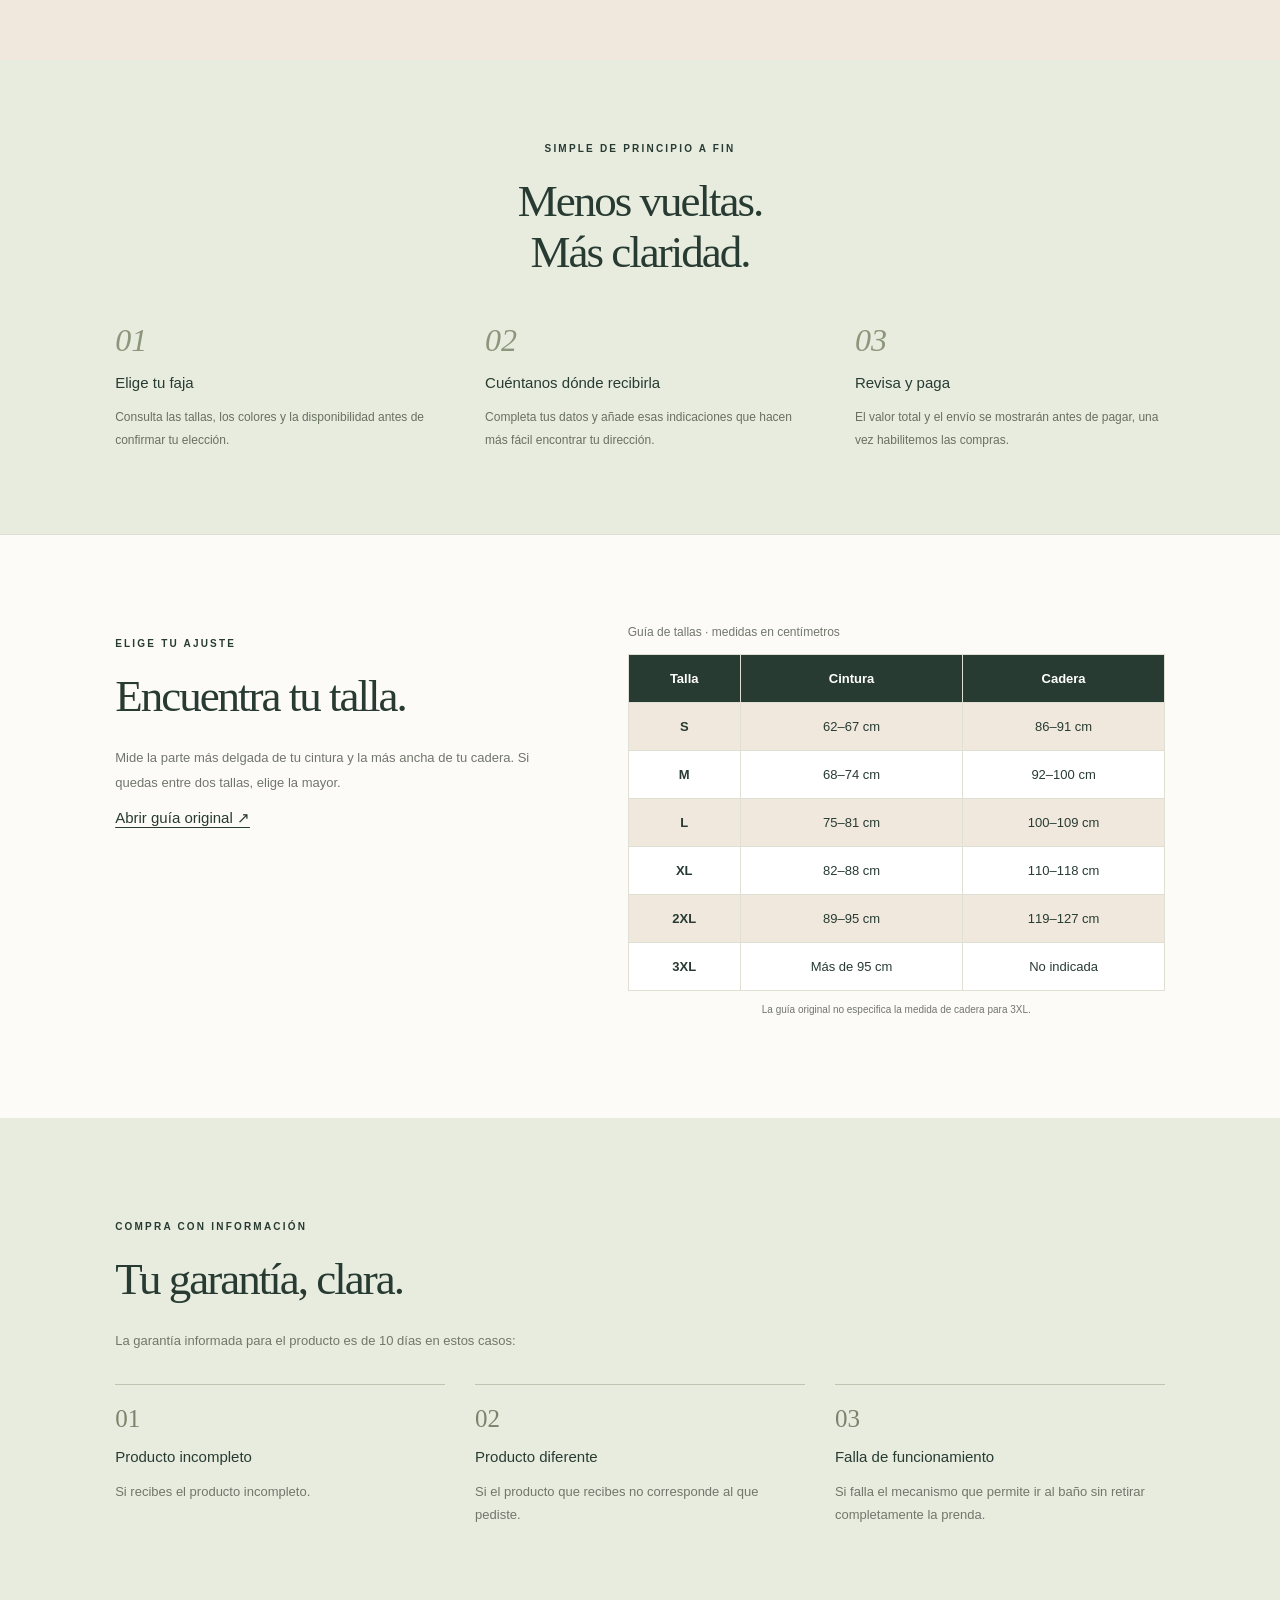
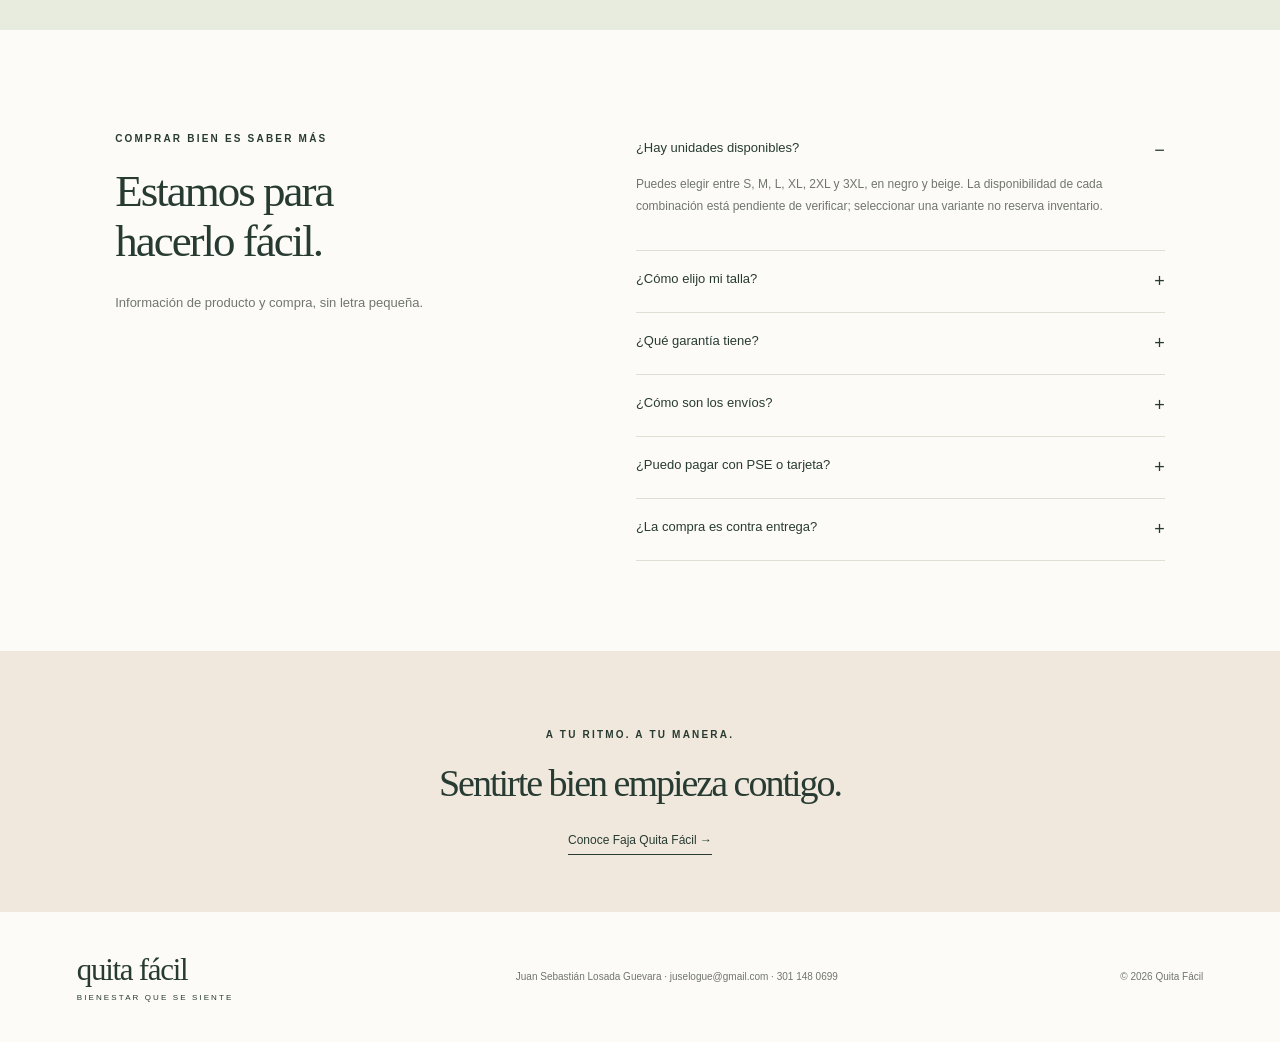
==== commit b5ae4b55: "Prepare private manual Dropi fulfillment queues and seller delivery terms" ====
--- a/index.html
+++ b/index.html
@@ -12,8 +12,8 @@
 <section class="video-section section"><div><p class="eyebrow">QUITA FÁCIL EN MOVIMIENTO</p><h2>Conócela más de cerca.</h2><p class="muted">Descubre el body y sus detalles en este video.</p></div><video controls playsinline preload="metadata" aria-label="Video de presentación del body Quita Fácil"><source src="assets/avatar-reemplazo-final.mp4" type="video/mp4">Tu navegador no reproduce este video.</video></section>
 <section class="steps-section" id="como-comprar"><div class="section-heading"><p class="eyebrow">SIMPLE DE PRINCIPIO A FIN</p><h2>Menos vueltas.<br>Más claridad.</h2></div><div class="steps"><article><span>01</span><h3>Elige tu faja</h3><p>Consulta las tallas, los colores y la disponibilidad antes de confirmar tu elección.</p></article><article><span>02</span><h3>Cuéntanos dónde recibirla</h3><p>Completa tus datos y añade esas indicaciones que hacen más fácil encontrar tu dirección.</p></article><article><span>03</span><h3>Revisa y paga</h3><p>El valor total y el envío se mostrarán antes de pagar, una vez habilitemos las compras.</p></article></div></section>
 <section class="customer-info section" id="guia-tallas"><div><p class="eyebrow">ELIGE TU AJUSTE</p><h2>Encuentra tu talla.</h2><p class="muted">Mide la parte más delgada de tu cintura y la más ancha de tu cadera. Si quedas entre dos tallas, elige la mayor.</p><a class="inline-link" href="assets/guia-tallas.jpg" target="_blank" rel="noopener">Abrir guía original ↗</a></div><div class="size-table-wrap"><table class="size-table"><caption>Guía de tallas · medidas en centímetros</caption><thead><tr><th scope="col">Talla</th><th scope="col">Cintura</th><th scope="col">Cadera</th></tr></thead><tbody><tr><th>S</th><td>62–67 cm</td><td>86–91 cm</td></tr><tr><th>M</th><td>68–74 cm</td><td>92–100 cm</td></tr><tr><th>L</th><td>75–81 cm</td><td>100–109 cm</td></tr><tr><th>XL</th><td>82–88 cm</td><td>110–118 cm</td></tr><tr><th>2XL</th><td>89–95 cm</td><td>119–127 cm</td></tr><tr><th>3XL</th><td>Más de 95 cm</td><td>No indicada</td></tr></tbody></table><p class="micro">La guía original no especifica la medida de cadera para 3XL.</p></div></section><section class="warranty-section section" id="garantia"><p class="eyebrow">COMPRA CON INFORMACIÓN</p><h2>Tu garantía, clara.</h2><p class="muted">La garantía informada para el producto es de 10 días en estos casos:</p><div class="warranty-grid"><article><span>01</span><h3>Producto incompleto</h3><p>Si recibes el producto incompleto.</p></article><article><span>02</span><h3>Producto diferente</h3><p>Si el producto que recibes no corresponde al que pediste.</p></article><article><span>03</span><h3>Falla de funcionamiento</h3><p>Si falla el mecanismo que permite ir al baño sin retirar completamente la prenda.</p></article></div></section>
-<section class="faq section" id="preguntas"><div><p class="eyebrow">COMPRAR BIEN ES SABER MÁS</p><h2>Estamos para<br>hacerlo fácil.</h2><p class="muted">Información de producto y compra, sin letra pequeña.</p></div><div class="faq-list"><details open><summary>¿Hay unidades disponibles?</summary><p>Puedes elegir entre S, M, L, XL, 2XL y 3XL, en negro y beige. La disponibilidad de cada combinación está pendiente de verificar; seleccionar una variante no reserva inventario.</p></details><details><summary>¿Cómo elijo mi talla?</summary><p>Mide tu cintura y cadera y compáralas con nuestra <a class="inline-link" href="#guia-tallas">guía de tallas</a>. Si estás entre dos tallas, elige la mayor.</p></details><details><summary>¿Qué garantía tiene?</summary><p>La garantía informada es de 10 días por producto incompleto, producto diferente al pedido o falla del mecanismo que facilita ir al baño. Consulta los casos en la <a class="inline-link" href="#garantia">sección de garantía</a>.</p></details><details><summary>¿Cómo son los envíos?</summary><p>La cobertura, transportadora, costo y tiempo estimado se confirmarán antes del pago. Actualmente no ofrecemos una tarifa ni una fecha de entrega confirmadas.</p></details><details><summary>¿Puedo pagar con PSE o tarjeta?</summary><p>Estamos preparando el pago con Wompi. Los medios disponibles, como PSE y tarjetas, dependerán de los habilitados en nuestro comercio. El pago anticipado tiene un 3 % de descuento sobre el producto ($97.000 por unidad); no se aplica al envío. Las compras siguen desactivadas mientras completamos las pruebas.</p></details><details><summary>¿La compra es contra entrega?</summary><p>Sí, el precio del producto es $100.000 COP por unidad contra entrega, más el envío que corresponda. La cobertura está por confirmar. El formulario actual permite preparar y revisar tus datos; todavía no registra pedidos.</p></details></div></section>
+<section class="faq section" id="preguntas"><div><p class="eyebrow">COMPRAR BIEN ES SABER MÁS</p><h2>Estamos para<br>hacerlo fácil.</h2><p class="muted">Información de producto y compra, sin letra pequeña.</p></div><div class="faq-list"><details open><summary>¿Hay unidades disponibles?</summary><p>Puedes elegir entre S, M, L, XL, 2XL y 3XL, en negro y beige. La disponibilidad de cada combinación está pendiente de verificar; seleccionar una variante no reserva inventario.</p></details><details><summary>¿Cómo elijo mi talla?</summary><p>Mide tu cintura y cadera y compáralas con nuestra <a class="inline-link" href="#guia-tallas">guía de tallas</a>. Si estás entre dos tallas, elige la mayor.</p></details><details><summary>¿Qué garantía tiene?</summary><p>La garantía informada es de 10 días por producto incompleto, producto diferente al pedido o falla del mecanismo que facilita ir al baño. Consulta los casos en la <a class="inline-link" href="#garantia">sección de garantía</a>. Para solicitar cambios o devoluciones, comunícate al <a class="inline-link" href="https://wa.me/573011480699">301 148 0699</a>; revisaremos el caso y te indicaremos los pasos a seguir.</p></details><details><summary>¿Cómo son los envíos?</summary><p>El plazo estimado de entrega es de 2 a 3 días hábiles; domingos y festivos no cuentan. Confirmamos la cobertura de la dirección antes del despacho. El envío será gratis para direcciones urbanas de Medellín, Cartagena, Bucaramanga, Bogotá, Cali, Barranquilla, Cúcuta, Santa Marta, Armenia, Pereira y Manizales. Las veredas, zonas rurales y otros municipios requieren cotización previa.</p></details><details><summary>¿Puedo pagar con PSE o tarjeta?</summary><p>Estamos preparando el pago con Wompi. Los medios disponibles, como PSE y tarjetas, dependerán de los habilitados en nuestro comercio. El pago anticipado tiene un 3 % de descuento sobre el producto ($97.000 por unidad); no se aplica al envío. Las compras siguen desactivadas mientras completamos las pruebas.</p></details><details><summary>¿La compra es contra entrega?</summary><p>Sí, el precio del producto es $100.000 COP por unidad contra entrega, más el envío que corresponda. La cobertura está por confirmar. El formulario actual permite preparar y revisar tus datos; todavía no registra pedidos.</p></details></div></section>
 <section class="closing"><p class="eyebrow">A TU RITMO. A TU MANERA.</p><h2>Sentirte bien empieza contigo.</h2><a href="#elegir">Conoce Faja Quita Fácil &#8594;</a></section>
-</main><footer><a class="brand" href="#inicio">quita fácil<span>BIENESTAR QUE SE SIENTE</span></a><p>Una experiencia de compra más simple y consciente.</p><span>© <span id="year"></span> Quita Fácil</span></footer>
+</main><footer><a class="brand" href="#inicio">quita fácil<span>BIENESTAR QUE SE SIENTE</span></a><p>Juan Sebastián Losada Guevara · <a href="mailto:juselogue@gmail.com">juselogue@gmail.com</a> · <a href="https://wa.me/573011480699">301 148 0699</a></p><span>© <span id="year"></span> Quita Fácil</span></footer>
 <dialog id="checkout" aria-labelledby="checkout-title"><div class="dialog-head"><span class="eyebrow">TU PEDIDO, PASO A PASO</span><button id="close-checkout" aria-label="Cerrar formulario">✕</button></div><h2 id="checkout-title">¿Dónde la recibes?</h2><p class="muted">Prepara tus datos de entrega. Las compras aún no están habilitadas.</p><div class="checkout-layout"><form id="delivery-form"><fieldset><legend>01 · Tus datos</legend><div class="form-grid"><label>Nombres<input name="firstName" autocomplete="given-name" required maxlength="80"></label><label>Apellidos<input name="lastName" autocomplete="family-name" required maxlength="80"></label><label>Celular colombiano<input name="phone" type="tel" autocomplete="tel-national" inputmode="tel" pattern="(\+57[ ]?)?3[0-9]{9}" placeholder="3001234567" required title="Ingresa 10 dígitos comenzando por 3, con +57 opcional."></label><label>Correo electrónico<input name="email" type="email" autocomplete="email" required maxlength="150"></label></div></fieldset><fieldset><legend>02 · Tu dirección</legend><div class="form-grid"><label>Departamento<select name="department" id="department" autocomplete="address-level1" required><option value="">Selecciona un departamento</option></select></label><label>Municipio o ciudad<input name="city" autocomplete="address-level2" required maxlength="100" placeholder="Ej. Medellín"></label><label class="wide">Dirección completa<input name="address" autocomplete="address-line1" required minlength="5" maxlength="180" placeholder="Calle, carrera, número y complemento"></label><label>Barrio o vereda<input name="neighborhood" required maxlength="100"></label><label>Tipo de inmueble<select name="property" id="property" required><option value="">Selecciona una opción</option><option>Casa</option><option>Apartamento</option><option>Oficina / local</option><option>Finca / zona rural</option><option>Otro</option></select></label><label class="wide" id="unit-label">Interior, torre, piso o apartamento <span>(opcional)</span><input name="unit" autocomplete="address-line2" maxlength="150" placeholder="Ej. Torre 2, apartamento 301"></label><label class="wide">Indicaciones para la entrega <span>(opcional)</span><textarea name="notes" rows="3" maxlength="500" placeholder="Color de la casa, portería, punto de referencia o indicaciones de acceso"></textarea></label><label>Código postal <span>(opcional)</span><input name="postalCode" autocomplete="postal-code" inputmode="numeric" pattern="[0-9]{6}" maxlength="6"></label><label>Quién recibe <span>(opcional)</span><input name="recipient" maxlength="120" placeholder="Si recibe otra persona"></label><label>Celular de quien recibe <span>(opcional)</span><input name="recipientPhone" type="tel" pattern="(\+57[ ]?)?3[0-9]{9}" placeholder="3001234567"></label></div></fieldset><fieldset><legend>03 · Método de pago</legend><div class="payment-options"><label><input type="radio" name="payment" value="cod" checked required> Contra entrega <span>$100.000 / unidad · sujeto a cobertura</span></label><label><input type="radio" name="payment" value="advance"> Pago anticipado <span>$97.000 / unidad · ahorras 3 %</span></label></div><div id="gateway-section" hidden><label for="gateway">Pago seguro con</label><select name="gateway" id="gateway"><option selected>Wompi</option></select><p class="micro">PSE y tarjetas según disponibilidad de cada pasarela. Conexiones de pago pendientes.</p></div><p class="micro">No se realizará ningún cobro ni se registrará un pedido desde este formulario.</p></fieldset><p class="privacy-note">Tus datos se usan únicamente para mostrar este resumen en tu navegador. No se envían, guardan ni crean un pedido. Al cerrar el formulario se eliminan. La política de tratamiento de datos estará disponible antes de activar compras.</p><button class="button dark full" type="submit">Revisar mis datos <span>→</span></button></form><aside class="order-summary"><p class="eyebrow">RESUMEN</p><img src="assets/body-negro.png" alt="Body Quita Fácil negro, imagen recreada" width="1024" height="1536"><h3>Faja Quita Fácil</h3><p>Cantidad: <span id="summary-quantity">1</span></p><p id="summary-variant"></p><div><span>Productos</span><b id="summary-base"></b></div><div><span>Descuento anticipado</span><b id="summary-discount"></b></div><div><span>Envío</span><b>Por confirmar</b></div><div class="total"><span>Subtotal</span><b id="summary-subtotal"></b></div><p class="micro">Total final = subtotal + envío por confirmar.</p><p class="micro">Sin cobro ni reserva de inventario.</p></aside></div><section id="review" hidden aria-live="polite"><h3>Revisa tus datos</h3><p>Este es un resumen local. Tu pedido no se ha enviado.</p><dl id="review-data"></dl><p id="review-pricing"></p><div class="notice">Este resumen no confirma una compra. Falta verificar stock y envío, habilitar el registro de pedidos y conectar las pasarelas para pagos anticipados.</div><button class="button dark full" id="edit-details" type="button">Volver a mis datos</button></section></dialog>
 </body></html>
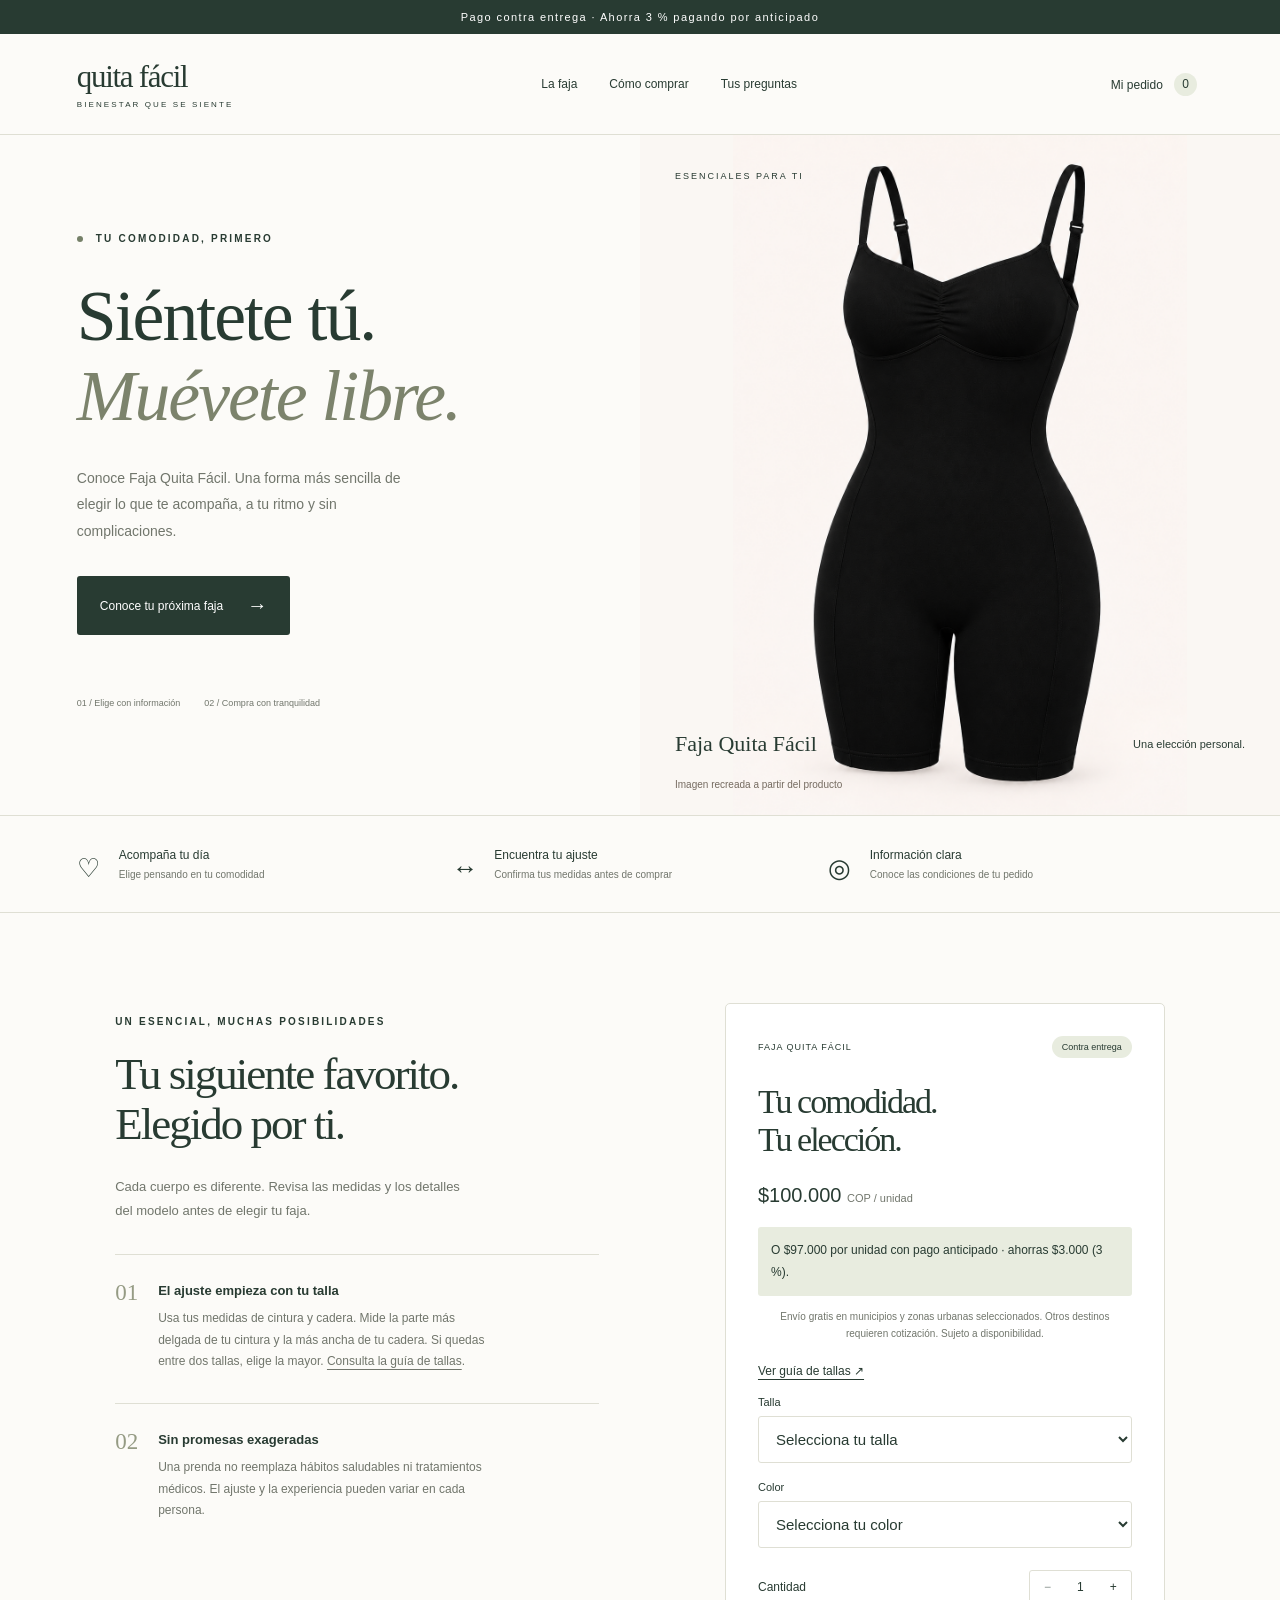
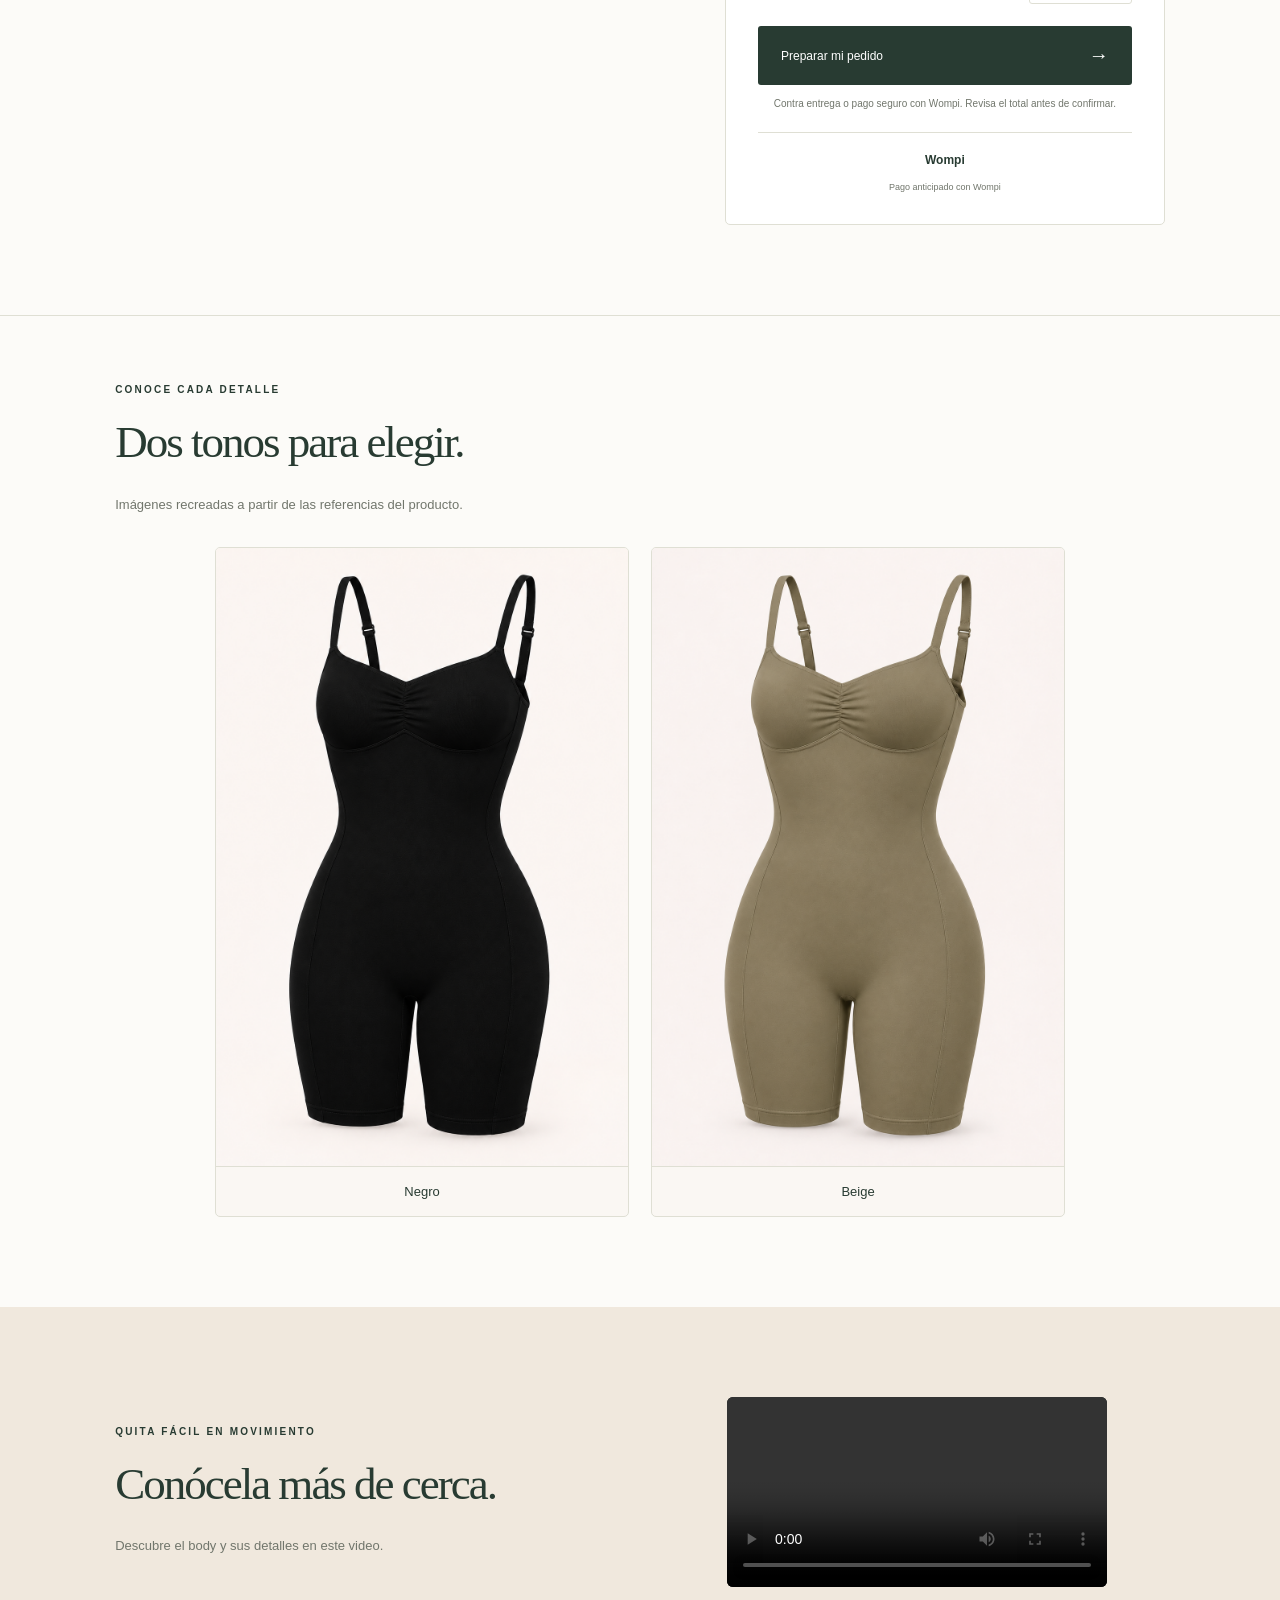
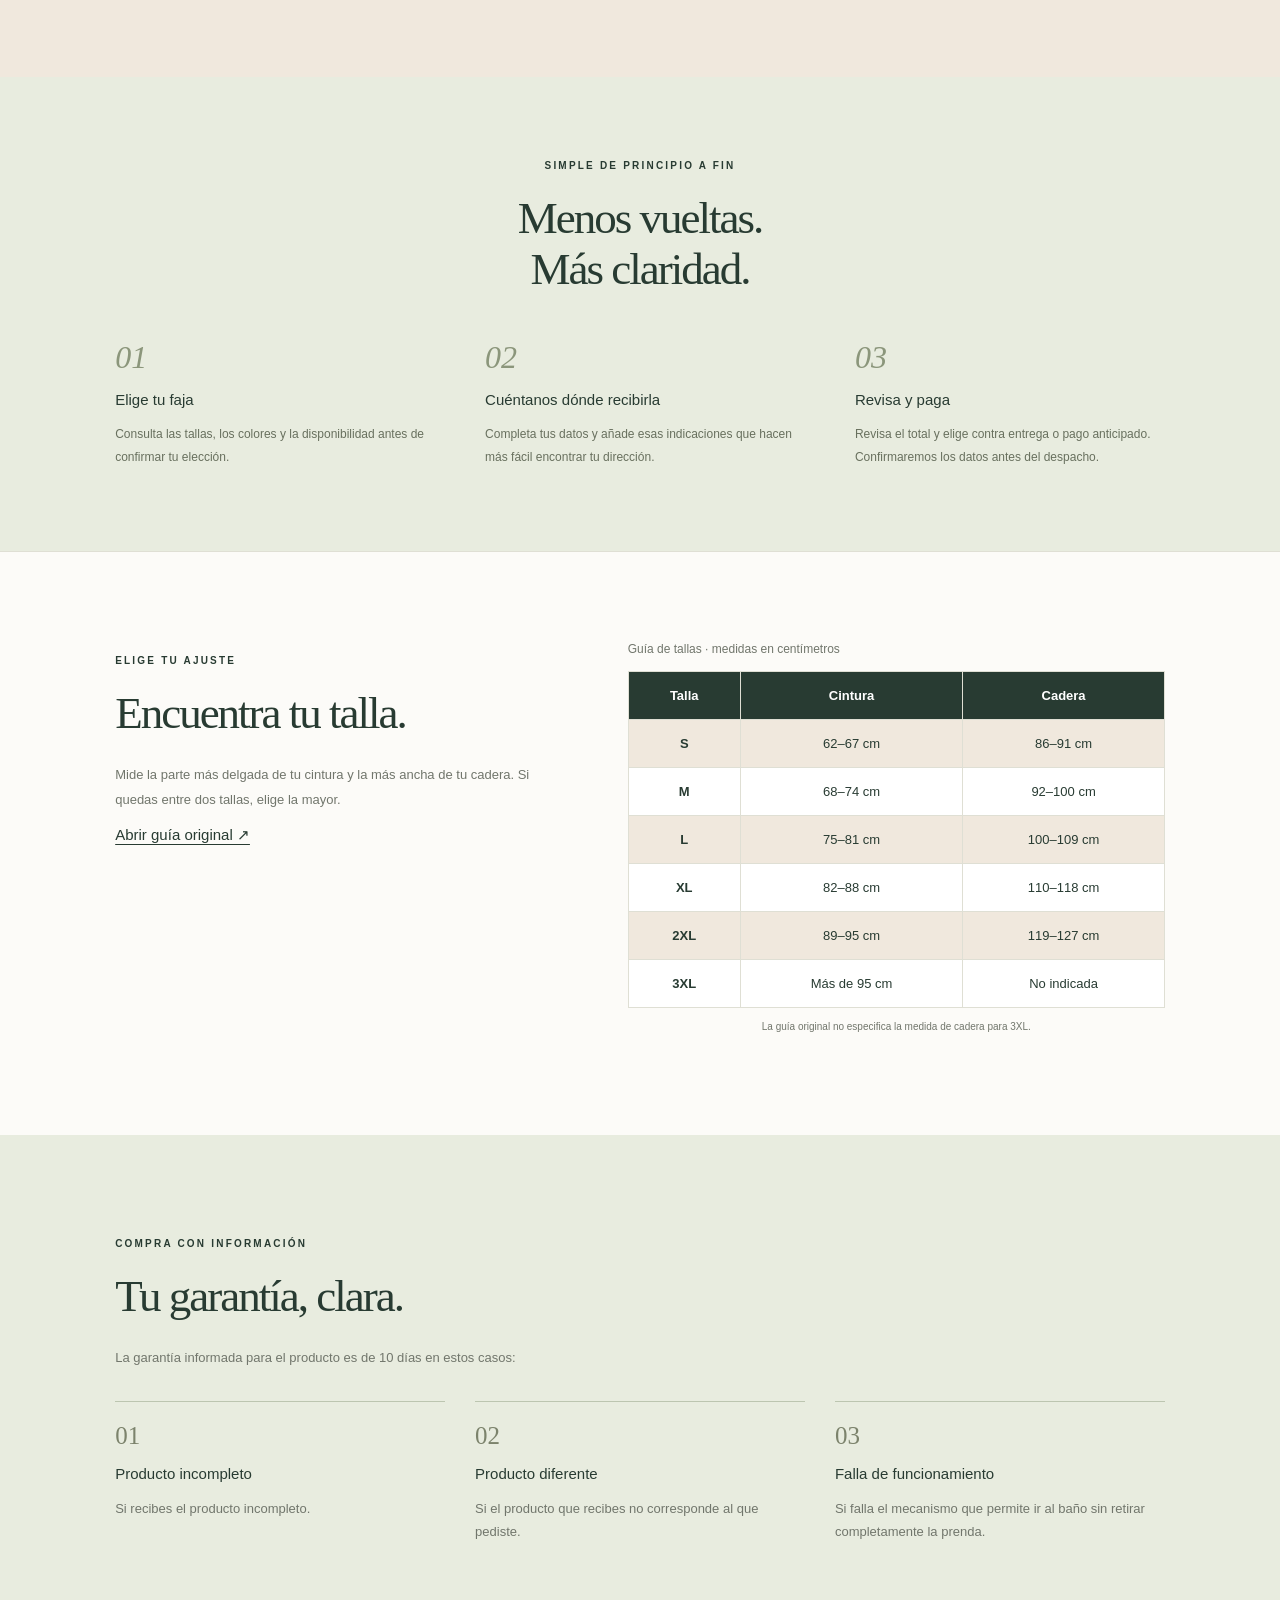
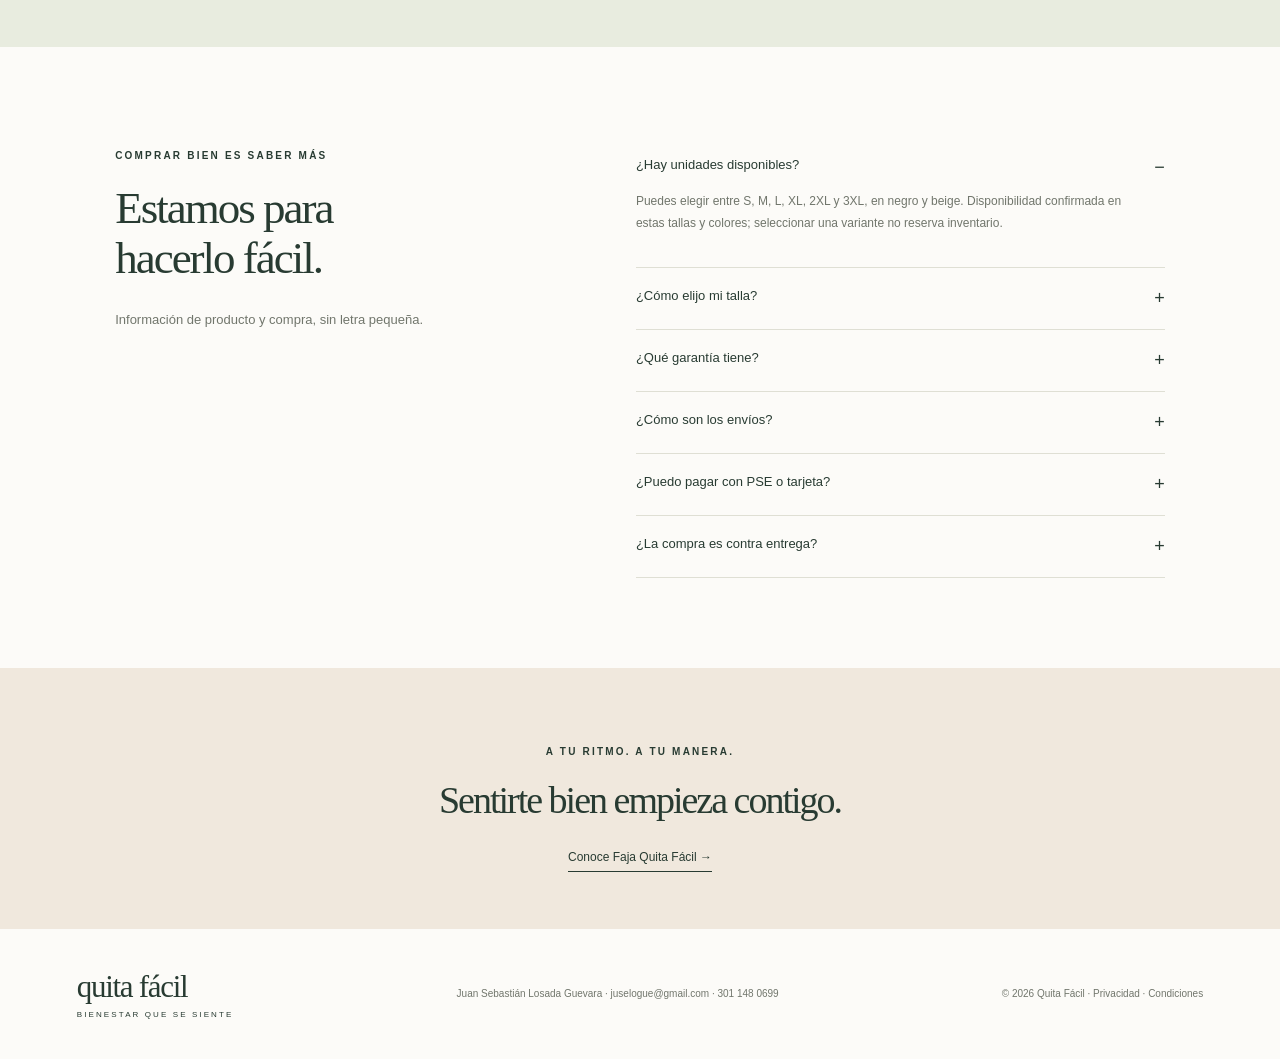
==== commit c7b6d8f4: "Connect production checkout and verified Wompi payments" ====
--- a/index.html
+++ b/index.html
@@ -1,19 +1,19 @@
 <!doctype html>
 <html lang="es-CO">
-<head><meta charset="utf-8"><meta name="viewport" content="width=device-width,initial-scale=1"><meta name="theme-color" content="#f6f3ee"><meta name="description" content="Conoce Faja Quita Fácil y prepara tu pedido con una experiencia de compra clara y sencilla."><title>Quita Fácil | Comodidad que va contigo</title><link rel="stylesheet" href="styles.css"><script src="app.js" defer></script></head>
+<head><meta charset="utf-8"><meta name="viewport" content="width=device-width,initial-scale=1"><meta name="theme-color" content="#f6f3ee"><meta name="description" content="Conoce Faja Quita Fácil y prepara tu pedido con una experiencia de compra clara y sencilla."><title>Quita Fácil | Comodidad que va contigo</title><link rel="stylesheet" href="styles.css"><script src="app.js?v=live-1" type="module"></script></head>
 <body>
 <div class="announcement">Pago contra entrega · Ahorra 3 % pagando por anticipado</div>
 <header><a class="brand" href="#inicio" aria-label="Quita Fácil, inicio">quita fácil<span>BIENESTAR QUE SE SIENTE</span></a><nav aria-label="Navegación principal"><a href="#producto">La faja</a><a href="#como-comprar">Cómo comprar</a><a href="#preguntas">Tus preguntas</a></nav><button class="bag" data-checkout>Mi pedido <span id="bag-count">0</span></button></header>
 <main id="inicio">
 <section class="hero" id="producto"><div class="hero-copy"><p class="eyebrow"><span></span> TU COMODIDAD, PRIMERO</p><h1>Siéntete tú.<br><em>Muévete libre.</em></h1><p class="intro">Conoce Faja Quita Fácil. Una forma más sencilla de elegir lo que te acompaña, a tu ritmo y sin complicaciones.</p><a class="button dark" href="#elegir">Conoce tu próxima faja <span>&#8594;</span></a><div class="hero-notes"><span>01 / Elige con información</span><span>02 / Compra con tranquilidad</span></div></div><div class="hero-visual"><span class="visual-label">ESENCIALES PARA TI</span><img src="assets/body-negro.png" alt="Body Quita Fácil negro, imagen recreada" width="1024" height="1536"><span class="visual-bottom">Faja Quita Fácil <span>Una elección personal.</span></span><small>Imagen recreada a partir del producto</small></div></section>
 <div class="values"><p><b>♡</b> Acompaña tu día<span>Elige pensando en tu comodidad</span></p><p><b>↔</b> Encuentra tu ajuste<span>Confirma tus medidas antes de comprar</span></p><p><b>◎</b> Información clara<span>Conoce las condiciones de tu pedido</span></p></div>
-<section class="product section" id="elegir"><div><p class="eyebrow">UN ESENCIAL, MUCHAS POSIBILIDADES</p><h2>Tu siguiente favorito.<br>Elegido por ti.</h2><p class="muted">Cada cuerpo es diferente. Revisa las medidas y los detalles del modelo antes de elegir tu faja.</p><div class="detail-box"><span>01</span><div><h3>El ajuste empieza con tu talla</h3><p>Usa tus medidas de cintura y cadera. Mide la parte más delgada de tu cintura y la más ancha de tu cadera. Si quedas entre dos tallas, elige la mayor. <a class="inline-link" href="#guia-tallas">Consulta la guía de tallas</a>.</p></div></div><div class="detail-box"><span>02</span><div><h3>Sin promesas exageradas</h3><p>Una prenda no reemplaza hábitos saludables ni tratamientos médicos. El ajuste y la experiencia pueden variar en cada persona.</p></div></div></div><article class="purchase-card"><div class="card-top"><span>FAJA QUITA FÁCIL</span><span class="pill">Contra entrega</span></div><h3>Tu comodidad.<br>Tu elección.</h3><p class="price">$100.000 <small>COP / unidad</small></p><p class="discount-note">O $97.000 por unidad con pago anticipado · ahorras $3.000 (3 %).</p><p class="micro">Envío adicional por confirmar según destino. Stock pendiente de verificación.</p><a class="size-guide-link" href="#guia-tallas">Ver guía de tallas ↗</a><label for="size">Talla</label><select id="size" required><option value="">Selecciona tu talla</option><option>S</option><option>M</option><option>L</option><option>XL</option><option>2XL</option><option>3XL</option></select><label for="color">Color</label><select id="color" required><option value="">Selecciona tu color</option><option>Negro</option><option>Beige</option></select><div class="quantity-row"><span>Cantidad</span><div class="stepper"><button id="minus" aria-label="Disminuir cantidad">−</button><output id="quantity">1</output><button id="plus" aria-label="Aumentar cantidad">+</button></div></div><button class="button dark full" data-checkout>Preparar mi pedido <span>→</span></button><p class="micro">Puedes completar tus datos. No se realizará ningún cobro.</p><div class="payment-brands"><span>Wompi</span><small>Pagos en línea próximamente</small></div></article></section>
+<section class="product section" id="elegir"><div><p class="eyebrow">UN ESENCIAL, MUCHAS POSIBILIDADES</p><h2>Tu siguiente favorito.<br>Elegido por ti.</h2><p class="muted">Cada cuerpo es diferente. Revisa las medidas y los detalles del modelo antes de elegir tu faja.</p><div class="detail-box"><span>01</span><div><h3>El ajuste empieza con tu talla</h3><p>Usa tus medidas de cintura y cadera. Mide la parte más delgada de tu cintura y la más ancha de tu cadera. Si quedas entre dos tallas, elige la mayor. <a class="inline-link" href="#guia-tallas">Consulta la guía de tallas</a>.</p></div></div><div class="detail-box"><span>02</span><div><h3>Sin promesas exageradas</h3><p>Una prenda no reemplaza hábitos saludables ni tratamientos médicos. El ajuste y la experiencia pueden variar en cada persona.</p></div></div></div><article class="purchase-card"><div class="card-top"><span>FAJA QUITA FÁCIL</span><span class="pill">Contra entrega</span></div><h3>Tu comodidad.<br>Tu elección.</h3><p class="price">$100.000 <small>COP / unidad</small></p><p class="discount-note">O $97.000 por unidad con pago anticipado · ahorras $3.000 (3 %).</p><p class="micro">Envío gratis en municipios y zonas urbanas seleccionados. Otros destinos requieren cotización. Sujeto a disponibilidad.</p><a class="size-guide-link" href="#guia-tallas">Ver guía de tallas ↗</a><label for="size">Talla</label><select id="size" required><option value="">Selecciona tu talla</option><option>S</option><option>M</option><option>L</option><option>XL</option><option>2XL</option><option>3XL</option></select><label for="color">Color</label><select id="color" required><option value="">Selecciona tu color</option><option>Negro</option><option>Beige</option></select><div class="quantity-row"><span>Cantidad</span><div class="stepper"><button id="minus" aria-label="Disminuir cantidad">−</button><output id="quantity">1</output><button id="plus" aria-label="Aumentar cantidad">+</button></div></div><button class="button dark full" data-checkout>Preparar mi pedido <span>→</span></button><p class="micro" data-preview-only>Puedes revisar tus datos. Las compras siguen en preparación.</p><p class="micro" data-live-only hidden>Contra entrega o pago seguro con Wompi. Revisa el total antes de confirmar.</p><div class="payment-brands"><span>Wompi</span><small data-preview-only>Pagos en línea en preparación</small><small data-live-only hidden>Pago anticipado con Wompi</small></div></article></section>
 <section class="media-section section" id="galeria"><p class="eyebrow">CONOCE CADA DETALLE</p><h2>Dos tonos para elegir.</h2><p class="muted">Imágenes recreadas a partir de las referencias del producto.</p><div class="media-grid"><figure class="product-photo"><img src="assets/body-negro.png" alt="Body Quita Fácil Negro, imagen recreada" width="1024" height="1536" loading="lazy"><figcaption>Negro</figcaption></figure><figure class="product-photo"><img src="assets/body-beige.png" alt="Body Quita Fácil Beige, imagen recreada" width="1024" height="1536" loading="lazy"><figcaption>Beige</figcaption></figure></div></section>
 <section class="video-section section"><div><p class="eyebrow">QUITA FÁCIL EN MOVIMIENTO</p><h2>Conócela más de cerca.</h2><p class="muted">Descubre el body y sus detalles en este video.</p></div><video controls playsinline preload="metadata" aria-label="Video de presentación del body Quita Fácil"><source src="assets/avatar-reemplazo-final.mp4" type="video/mp4">Tu navegador no reproduce este video.</video></section>
-<section class="steps-section" id="como-comprar"><div class="section-heading"><p class="eyebrow">SIMPLE DE PRINCIPIO A FIN</p><h2>Menos vueltas.<br>Más claridad.</h2></div><div class="steps"><article><span>01</span><h3>Elige tu faja</h3><p>Consulta las tallas, los colores y la disponibilidad antes de confirmar tu elección.</p></article><article><span>02</span><h3>Cuéntanos dónde recibirla</h3><p>Completa tus datos y añade esas indicaciones que hacen más fácil encontrar tu dirección.</p></article><article><span>03</span><h3>Revisa y paga</h3><p>El valor total y el envío se mostrarán antes de pagar, una vez habilitemos las compras.</p></article></div></section>
+<section class="steps-section" id="como-comprar"><div class="section-heading"><p class="eyebrow">SIMPLE DE PRINCIPIO A FIN</p><h2>Menos vueltas.<br>Más claridad.</h2></div><div class="steps"><article><span>01</span><h3>Elige tu faja</h3><p>Consulta las tallas, los colores y la disponibilidad antes de confirmar tu elección.</p></article><article><span>02</span><h3>Cuéntanos dónde recibirla</h3><p>Completa tus datos y añade esas indicaciones que hacen más fácil encontrar tu dirección.</p></article><article><span>03</span><h3>Revisa y paga</h3><p>Revisa el total y elige contra entrega o pago anticipado. Confirmaremos los datos antes del despacho.</p></article></div></section>
 <section class="customer-info section" id="guia-tallas"><div><p class="eyebrow">ELIGE TU AJUSTE</p><h2>Encuentra tu talla.</h2><p class="muted">Mide la parte más delgada de tu cintura y la más ancha de tu cadera. Si quedas entre dos tallas, elige la mayor.</p><a class="inline-link" href="assets/guia-tallas.jpg" target="_blank" rel="noopener">Abrir guía original ↗</a></div><div class="size-table-wrap"><table class="size-table"><caption>Guía de tallas · medidas en centímetros</caption><thead><tr><th scope="col">Talla</th><th scope="col">Cintura</th><th scope="col">Cadera</th></tr></thead><tbody><tr><th>S</th><td>62–67 cm</td><td>86–91 cm</td></tr><tr><th>M</th><td>68–74 cm</td><td>92–100 cm</td></tr><tr><th>L</th><td>75–81 cm</td><td>100–109 cm</td></tr><tr><th>XL</th><td>82–88 cm</td><td>110–118 cm</td></tr><tr><th>2XL</th><td>89–95 cm</td><td>119–127 cm</td></tr><tr><th>3XL</th><td>Más de 95 cm</td><td>No indicada</td></tr></tbody></table><p class="micro">La guía original no especifica la medida de cadera para 3XL.</p></div></section><section class="warranty-section section" id="garantia"><p class="eyebrow">COMPRA CON INFORMACIÓN</p><h2>Tu garantía, clara.</h2><p class="muted">La garantía informada para el producto es de 10 días en estos casos:</p><div class="warranty-grid"><article><span>01</span><h3>Producto incompleto</h3><p>Si recibes el producto incompleto.</p></article><article><span>02</span><h3>Producto diferente</h3><p>Si el producto que recibes no corresponde al que pediste.</p></article><article><span>03</span><h3>Falla de funcionamiento</h3><p>Si falla el mecanismo que permite ir al baño sin retirar completamente la prenda.</p></article></div></section>
-<section class="faq section" id="preguntas"><div><p class="eyebrow">COMPRAR BIEN ES SABER MÁS</p><h2>Estamos para<br>hacerlo fácil.</h2><p class="muted">Información de producto y compra, sin letra pequeña.</p></div><div class="faq-list"><details open><summary>¿Hay unidades disponibles?</summary><p>Puedes elegir entre S, M, L, XL, 2XL y 3XL, en negro y beige. La disponibilidad de cada combinación está pendiente de verificar; seleccionar una variante no reserva inventario.</p></details><details><summary>¿Cómo elijo mi talla?</summary><p>Mide tu cintura y cadera y compáralas con nuestra <a class="inline-link" href="#guia-tallas">guía de tallas</a>. Si estás entre dos tallas, elige la mayor.</p></details><details><summary>¿Qué garantía tiene?</summary><p>La garantía informada es de 10 días por producto incompleto, producto diferente al pedido o falla del mecanismo que facilita ir al baño. Consulta los casos en la <a class="inline-link" href="#garantia">sección de garantía</a>. Para solicitar cambios o devoluciones, comunícate al <a class="inline-link" href="https://wa.me/573011480699">301 148 0699</a>; revisaremos el caso y te indicaremos los pasos a seguir.</p></details><details><summary>¿Cómo son los envíos?</summary><p>El plazo estimado de entrega es de 2 a 3 días hábiles; domingos y festivos no cuentan. Confirmamos la cobertura de la dirección antes del despacho. El envío será gratis para direcciones urbanas de Medellín, Cartagena, Bucaramanga, Bogotá, Cali, Barranquilla, Cúcuta, Santa Marta, Armenia, Pereira y Manizales. Las veredas, zonas rurales y otros municipios requieren cotización previa.</p></details><details><summary>¿Puedo pagar con PSE o tarjeta?</summary><p>Estamos preparando el pago con Wompi. Los medios disponibles, como PSE y tarjetas, dependerán de los habilitados en nuestro comercio. El pago anticipado tiene un 3 % de descuento sobre el producto ($97.000 por unidad); no se aplica al envío. Las compras siguen desactivadas mientras completamos las pruebas.</p></details><details><summary>¿La compra es contra entrega?</summary><p>Sí, el precio del producto es $100.000 COP por unidad contra entrega, más el envío que corresponda. La cobertura está por confirmar. El formulario actual permite preparar y revisar tus datos; todavía no registra pedidos.</p></details></div></section>
+<section class="faq section" id="preguntas"><div><p class="eyebrow">COMPRAR BIEN ES SABER MÁS</p><h2>Estamos para<br>hacerlo fácil.</h2><p class="muted">Información de producto y compra, sin letra pequeña.</p></div><div class="faq-list"><details open><summary>¿Hay unidades disponibles?</summary><p>Puedes elegir entre S, M, L, XL, 2XL y 3XL, en negro y beige. Disponibilidad confirmada en estas tallas y colores; seleccionar una variante no reserva inventario.</p></details><details><summary>¿Cómo elijo mi talla?</summary><p>Mide tu cintura y cadera y compáralas con nuestra <a class="inline-link" href="#guia-tallas">guía de tallas</a>. Si estás entre dos tallas, elige la mayor.</p></details><details><summary>¿Qué garantía tiene?</summary><p>La garantía informada es de 10 días por producto incompleto, producto diferente al pedido o falla del mecanismo que facilita ir al baño. Consulta los casos en la <a class="inline-link" href="#garantia">sección de garantía</a>. Para solicitar cambios o devoluciones, comunícate al <a class="inline-link" href="https://wa.me/573011480699">301 148 0699</a>; revisaremos el caso y te indicaremos los pasos a seguir.</p></details><details><summary>¿Cómo son los envíos?</summary><p>El plazo estimado de entrega es de 2 a 3 días hábiles; domingos y festivos no cuentan. Confirmamos la cobertura de la dirección antes del despacho. El envío será gratis para direcciones urbanas de Medellín, Cartagena, Bucaramanga, Bogotá, Cali, Barranquilla, Cúcuta, Santa Marta, Armenia, Pereira y Manizales. Las veredas, zonas rurales y otros municipios requieren cotización previa.</p></details><details><summary>¿Puedo pagar con PSE o tarjeta?</summary><p>El pago anticipado se realiza con Wompi. Los medios disponibles, como PSE y tarjetas, dependerán de los habilitados en nuestro comercio. El pago anticipado tiene un 3 % de descuento sobre el producto ($97.000 por unidad); no se aplica al envío. <span data-preview-only>Las compras siguen desactivadas mientras completamos la configuración.</span></p></details><details><summary>¿La compra es contra entrega?</summary><p>Sí, el precio del producto es $100.000 COP por unidad contra entrega, más el envío que corresponda. La cobertura está por confirmar. <span data-preview-only>El formulario actual permite preparar y revisar tus datos; todavía no registra pedidos.</span><span data-live-only hidden>Al confirmar el formulario recibiremos tu solicitud y te contactaremos para coordinar el despacho.</span></p></details></div></section>
 <section class="closing"><p class="eyebrow">A TU RITMO. A TU MANERA.</p><h2>Sentirte bien empieza contigo.</h2><a href="#elegir">Conoce Faja Quita Fácil &#8594;</a></section>
-</main><footer><a class="brand" href="#inicio">quita fácil<span>BIENESTAR QUE SE SIENTE</span></a><p>Juan Sebastián Losada Guevara · <a href="mailto:juselogue@gmail.com">juselogue@gmail.com</a> · <a href="https://wa.me/573011480699">301 148 0699</a></p><span>© <span id="year"></span> Quita Fácil</span></footer>
-<dialog id="checkout" aria-labelledby="checkout-title"><div class="dialog-head"><span class="eyebrow">TU PEDIDO, PASO A PASO</span><button id="close-checkout" aria-label="Cerrar formulario">✕</button></div><h2 id="checkout-title">¿Dónde la recibes?</h2><p class="muted">Prepara tus datos de entrega. Las compras aún no están habilitadas.</p><div class="checkout-layout"><form id="delivery-form"><fieldset><legend>01 · Tus datos</legend><div class="form-grid"><label>Nombres<input name="firstName" autocomplete="given-name" required maxlength="80"></label><label>Apellidos<input name="lastName" autocomplete="family-name" required maxlength="80"></label><label>Celular colombiano<input name="phone" type="tel" autocomplete="tel-national" inputmode="tel" pattern="(\+57[ ]?)?3[0-9]{9}" placeholder="3001234567" required title="Ingresa 10 dígitos comenzando por 3, con +57 opcional."></label><label>Correo electrónico<input name="email" type="email" autocomplete="email" required maxlength="150"></label></div></fieldset><fieldset><legend>02 · Tu dirección</legend><div class="form-grid"><label>Departamento<select name="department" id="department" autocomplete="address-level1" required><option value="">Selecciona un departamento</option></select></label><label>Municipio o ciudad<input name="city" autocomplete="address-level2" required maxlength="100" placeholder="Ej. Medellín"></label><label class="wide">Dirección completa<input name="address" autocomplete="address-line1" required minlength="5" maxlength="180" placeholder="Calle, carrera, número y complemento"></label><label>Barrio o vereda<input name="neighborhood" required maxlength="100"></label><label>Tipo de inmueble<select name="property" id="property" required><option value="">Selecciona una opción</option><option>Casa</option><option>Apartamento</option><option>Oficina / local</option><option>Finca / zona rural</option><option>Otro</option></select></label><label class="wide" id="unit-label">Interior, torre, piso o apartamento <span>(opcional)</span><input name="unit" autocomplete="address-line2" maxlength="150" placeholder="Ej. Torre 2, apartamento 301"></label><label class="wide">Indicaciones para la entrega <span>(opcional)</span><textarea name="notes" rows="3" maxlength="500" placeholder="Color de la casa, portería, punto de referencia o indicaciones de acceso"></textarea></label><label>Código postal <span>(opcional)</span><input name="postalCode" autocomplete="postal-code" inputmode="numeric" pattern="[0-9]{6}" maxlength="6"></label><label>Quién recibe <span>(opcional)</span><input name="recipient" maxlength="120" placeholder="Si recibe otra persona"></label><label>Celular de quien recibe <span>(opcional)</span><input name="recipientPhone" type="tel" pattern="(\+57[ ]?)?3[0-9]{9}" placeholder="3001234567"></label></div></fieldset><fieldset><legend>03 · Método de pago</legend><div class="payment-options"><label><input type="radio" name="payment" value="cod" checked required> Contra entrega <span>$100.000 / unidad · sujeto a cobertura</span></label><label><input type="radio" name="payment" value="advance"> Pago anticipado <span>$97.000 / unidad · ahorras 3 %</span></label></div><div id="gateway-section" hidden><label for="gateway">Pago seguro con</label><select name="gateway" id="gateway"><option selected>Wompi</option></select><p class="micro">PSE y tarjetas según disponibilidad de cada pasarela. Conexiones de pago pendientes.</p></div><p class="micro">No se realizará ningún cobro ni se registrará un pedido desde este formulario.</p></fieldset><p class="privacy-note">Tus datos se usan únicamente para mostrar este resumen en tu navegador. No se envían, guardan ni crean un pedido. Al cerrar el formulario se eliminan. La política de tratamiento de datos estará disponible antes de activar compras.</p><button class="button dark full" type="submit">Revisar mis datos <span>→</span></button></form><aside class="order-summary"><p class="eyebrow">RESUMEN</p><img src="assets/body-negro.png" alt="Body Quita Fácil negro, imagen recreada" width="1024" height="1536"><h3>Faja Quita Fácil</h3><p>Cantidad: <span id="summary-quantity">1</span></p><p id="summary-variant"></p><div><span>Productos</span><b id="summary-base"></b></div><div><span>Descuento anticipado</span><b id="summary-discount"></b></div><div><span>Envío</span><b>Por confirmar</b></div><div class="total"><span>Subtotal</span><b id="summary-subtotal"></b></div><p class="micro">Total final = subtotal + envío por confirmar.</p><p class="micro">Sin cobro ni reserva de inventario.</p></aside></div><section id="review" hidden aria-live="polite"><h3>Revisa tus datos</h3><p>Este es un resumen local. Tu pedido no se ha enviado.</p><dl id="review-data"></dl><p id="review-pricing"></p><div class="notice">Este resumen no confirma una compra. Falta verificar stock y envío, habilitar el registro de pedidos y conectar las pasarelas para pagos anticipados.</div><button class="button dark full" id="edit-details" type="button">Volver a mis datos</button></section></dialog>
+</main><footer><a class="brand" href="#inicio">quita fácil<span>BIENESTAR QUE SE SIENTE</span></a><p>Juan Sebastián Losada Guevara · <a href="mailto:juselogue@gmail.com">juselogue@gmail.com</a> · <a href="https://wa.me/573011480699">301 148 0699</a></p><span>© <span id="year"></span> Quita Fácil · <a href="privacidad.html">Privacidad</a> · <a href="condiciones.html">Condiciones</a></span></footer>
+<dialog id="checkout" aria-labelledby="checkout-title"><div class="dialog-head"><span class="eyebrow">TU PEDIDO, PASO A PASO</span><button id="close-checkout" aria-label="Cerrar formulario">✕</button></div><h2 id="checkout-title">¿Dónde la recibes?</h2><p class="muted" data-preview-only>Prepara tus datos de entrega. Las compras aún no están habilitadas.</p><p class="muted" data-live-only hidden>Completa tus datos y revisa tu pedido antes de enviarlo.</p><div class="checkout-layout"><form id="delivery-form"><fieldset><legend>01 · Tus datos</legend><div class="form-grid"><label>Nombres<input name="firstName" autocomplete="given-name" required maxlength="80"></label><label>Apellidos<input name="lastName" autocomplete="family-name" required maxlength="80"></label><label>Celular colombiano<input name="phone" type="tel" autocomplete="tel-national" inputmode="tel" pattern="(\+57[ ]?)?3[0-9]{9}" placeholder="3001234567" required title="Ingresa 10 dígitos comenzando por 3, con +57 opcional."></label><label>Correo electrónico <span>(obligatorio para pago anticipado)</span><input name="email" type="email" autocomplete="email" maxlength="150"></label></div></fieldset><fieldset><legend>02 · Tu dirección</legend><div class="form-grid"><label>Departamento<select name="department" id="department" autocomplete="address-level1" required><option value="">Selecciona un departamento</option></select></label><label>Municipio o ciudad<select name="city" id="city" autocomplete="address-level2" required><option value="">Selecciona el municipio</option></select></label><label>Zona de entrega<select name="zone" id="zone" required><option value="">Selecciona tu zona</option><option value="urban">Urbana</option><option value="rural">Rural / vereda</option></select></label><p class="notice wide" id="coverage-note">Si tu municipio no aparece o estás en zona rural, <a class="inline-link" href="https://wa.me/573011480699">consúltanos el envío por WhatsApp</a> antes de hacer el pedido.</p><label class="wide">Dirección completa<input name="address" autocomplete="address-line1" required minlength="5" maxlength="180" placeholder="Calle, carrera, número y complemento"></label><label>Barrio o vereda<input name="neighborhood" required maxlength="100"></label><label>Tipo de inmueble<select name="property" id="property" required><option value="">Selecciona una opción</option><option>Casa</option><option>Apartamento</option><option>Oficina / local</option><option>Finca / zona rural</option><option>Otro</option></select></label><label class="wide" id="unit-label">Interior, torre, piso o apartamento <span>(opcional)</span><input name="unit" autocomplete="address-line2" maxlength="150" placeholder="Ej. Torre 2, apartamento 301"></label><label class="wide">Indicaciones para la entrega <span>(opcional)</span><textarea name="notes" rows="3" maxlength="500" placeholder="Color de la casa, portería, punto de referencia o indicaciones de acceso"></textarea></label><label>Código postal <span>(opcional)</span><input name="postalCode" autocomplete="postal-code" inputmode="numeric" pattern="[0-9]{6}" maxlength="6"></label><label>Quién recibe <span>(opcional)</span><input name="recipient" maxlength="120" placeholder="Si recibe otra persona"></label><label>Celular de quien recibe <span>(opcional)</span><input name="recipientPhone" type="tel" pattern="(\+57[ ]?)?3[0-9]{9}" placeholder="3001234567"></label></div></fieldset><fieldset><legend>03 · Método de pago</legend><div class="payment-options"><label><input type="radio" name="payment" value="cod" checked required> Contra entrega <span>$100.000 / unidad · sujeto a cobertura</span></label><label><input type="radio" name="payment" value="advance"> Pago anticipado <span>$97.000 / unidad · ahorras 3 %</span></label></div><div id="gateway-section" hidden><label for="gateway">Pago seguro con</label><select name="gateway" id="gateway"><option selected>Wompi</option></select><p class="micro">Los medios habilitados se muestran en el checkout seguro de Wompi.</p></div><p class="micro" data-preview-only>No se realizará ningún cobro ni se registrará un pedido desde este formulario.</p><p class="micro" data-live-only hidden>Con pago anticipado continuarás a Wompi. Contra entrega: pagarás al recibir.</p></fieldset><p class="privacy-note" data-preview-only>Actualmente este formulario solo muestra un resumen local. No envía ni guarda tus datos.</p><div class="checkout-consents"><label><input type="checkbox" name="consent" required> Autorizo a Juan Sebastián Losada Guevara a tratar mis datos para gestionar el pedido, pago, entrega y servicio al cliente, según la <a class="inline-link" href="privacidad.html" target="_blank" rel="noopener">política de privacidad</a>.</label><label><input type="checkbox" name="terms" required> Leí y acepto las <a class="inline-link" href="condiciones.html" target="_blank" rel="noopener">condiciones de compra</a>.</label></div><button class="button dark full" type="submit">Revisar mis datos <span>→</span></button></form><aside class="order-summary"><p class="eyebrow">RESUMEN</p><img src="assets/body-negro.png" alt="Body Quita Fácil negro, imagen recreada" width="1024" height="1536"><h3>Faja Quita Fácil</h3><p>Cantidad: <span id="summary-quantity">1</span></p><p id="summary-variant"></p><div><span>Productos</span><b id="summary-base"></b></div><div><span>Descuento anticipado</span><b id="summary-discount"></b></div><div><span>Envío</span><b id="summary-shipping">Por cotizar</b></div><div class="total"><span>Subtotal</span><b id="summary-subtotal"></b></div><p class="micro">Solo se puede confirmar aquí una dirección con envío gratis. Otros destinos requieren cotización previa.</p><p class="micro">Sin cobro ni reserva de inventario.</p></aside></div><section id="review" hidden aria-live="polite"><h3>Revisa tus datos</h3><p>Tu pedido todavía no se ha enviado.</p><dl id="review-data"></dl><p id="review-pricing"></p><div class="notice" data-preview-only>Las compras siguen desactivadas mientras completamos la configuración de producción.</div><div class="notice" data-live-only hidden>Contra entrega: confirmaremos tu solicitud antes del despacho. Anticipado: el pago se realiza en Wompi y se confirma automáticamente.</div><div id="captcha-area"></div><button class="button dark full" id="confirm-order" type="button" disabled>Confirmar pedido</button><p id="order-message" role="status"></p><a id="payment-link" class="button dark full" hidden rel="noreferrer">Continuar al pago seguro →</a><button class="button dark full" id="edit-details" type="button">Volver a mis datos</button></section></dialog>
 </body></html>
--- a/styles.css
+++ b/styles.css
@@ -6,3 +6,5 @@
 .media-grid{grid-template-columns:repeat(2,minmax(0,1fr));max-width:850px;margin-inline:auto}.video-section{display:grid;grid-template-columns:1fr 1fr;align-items:center;gap:60px;background:var(--cream)}.video-section video{display:block;width:100%;max-width:380px;max-height:680px;margin:auto;border-radius:6px;background:#1d221e}@media(max-width:760px){.video-section{grid-template-columns:1fr;gap:25px}.media-grid{gap:12px}.product-photo figcaption{padding:12px}}
 
 .inline-link,.size-guide-link{text-decoration:underline;text-underline-offset:4px}.size-guide-link{display:block;font-size:12px;margin-top:22px}.customer-info{display:grid;grid-template-columns:1fr 1.2fr;gap:65px;border-top:1px solid var(--line)}.size-table-wrap{overflow-x:auto}.size-table{width:100%;border-collapse:collapse;background:#fff;font-size:13px}.size-table caption{text-align:left;padding:0 0 15px;font-size:12px;color:var(--muted)}.size-table th,.size-table td{padding:16px 12px;border:1px solid var(--line);text-align:center}.size-table thead{background:var(--ink);color:white}.size-table tbody tr:nth-child(odd){background:var(--cream)}.warranty-section{background:var(--sage)}.warranty-grid{display:grid;grid-template-columns:repeat(3,1fr);gap:30px;margin-top:30px}.warranty-grid article{border-top:1px solid #bcc5b0;padding-top:20px}.warranty-grid article>span{font-family:Georgia,serif;font-size:25px;color:#7c836c}.warranty-grid h3{font-size:15px;font-weight:500}.warranty-grid p{font-size:13px;line-height:1.8;color:var(--muted)}@media(max-width:760px){.customer-info{grid-template-columns:1fr;gap:25px}.warranty-grid{grid-template-columns:1fr;gap:20px}.size-table th,.size-table td{padding:14px 8px}}
+
+.checkout-consents{display:grid;gap:15px;margin:20px 0}.checkout-consents label{display:block;font-size:11px;line-height:1.8}.checkout-consents input{width:16px;height:16px;min-height:0;vertical-align:middle;accent-color:var(--ink);margin:0 7px 0 0}#order-message{font-size:13px;line-height:1.8;overflow-wrap:anywhere}#captcha-area{margin:20px 0}#confirm-order{margin-bottom:15px}.policy{max-width:850px;margin:auto}.policy h1{font-size:48px}.policy h2{font-size:28px;letter-spacing:-.5px}.policy p,.policy li{font-size:14px;line-height:1.9}.policy ul{padding-left:22px}button:disabled{cursor:not-allowed;opacity:.55}
